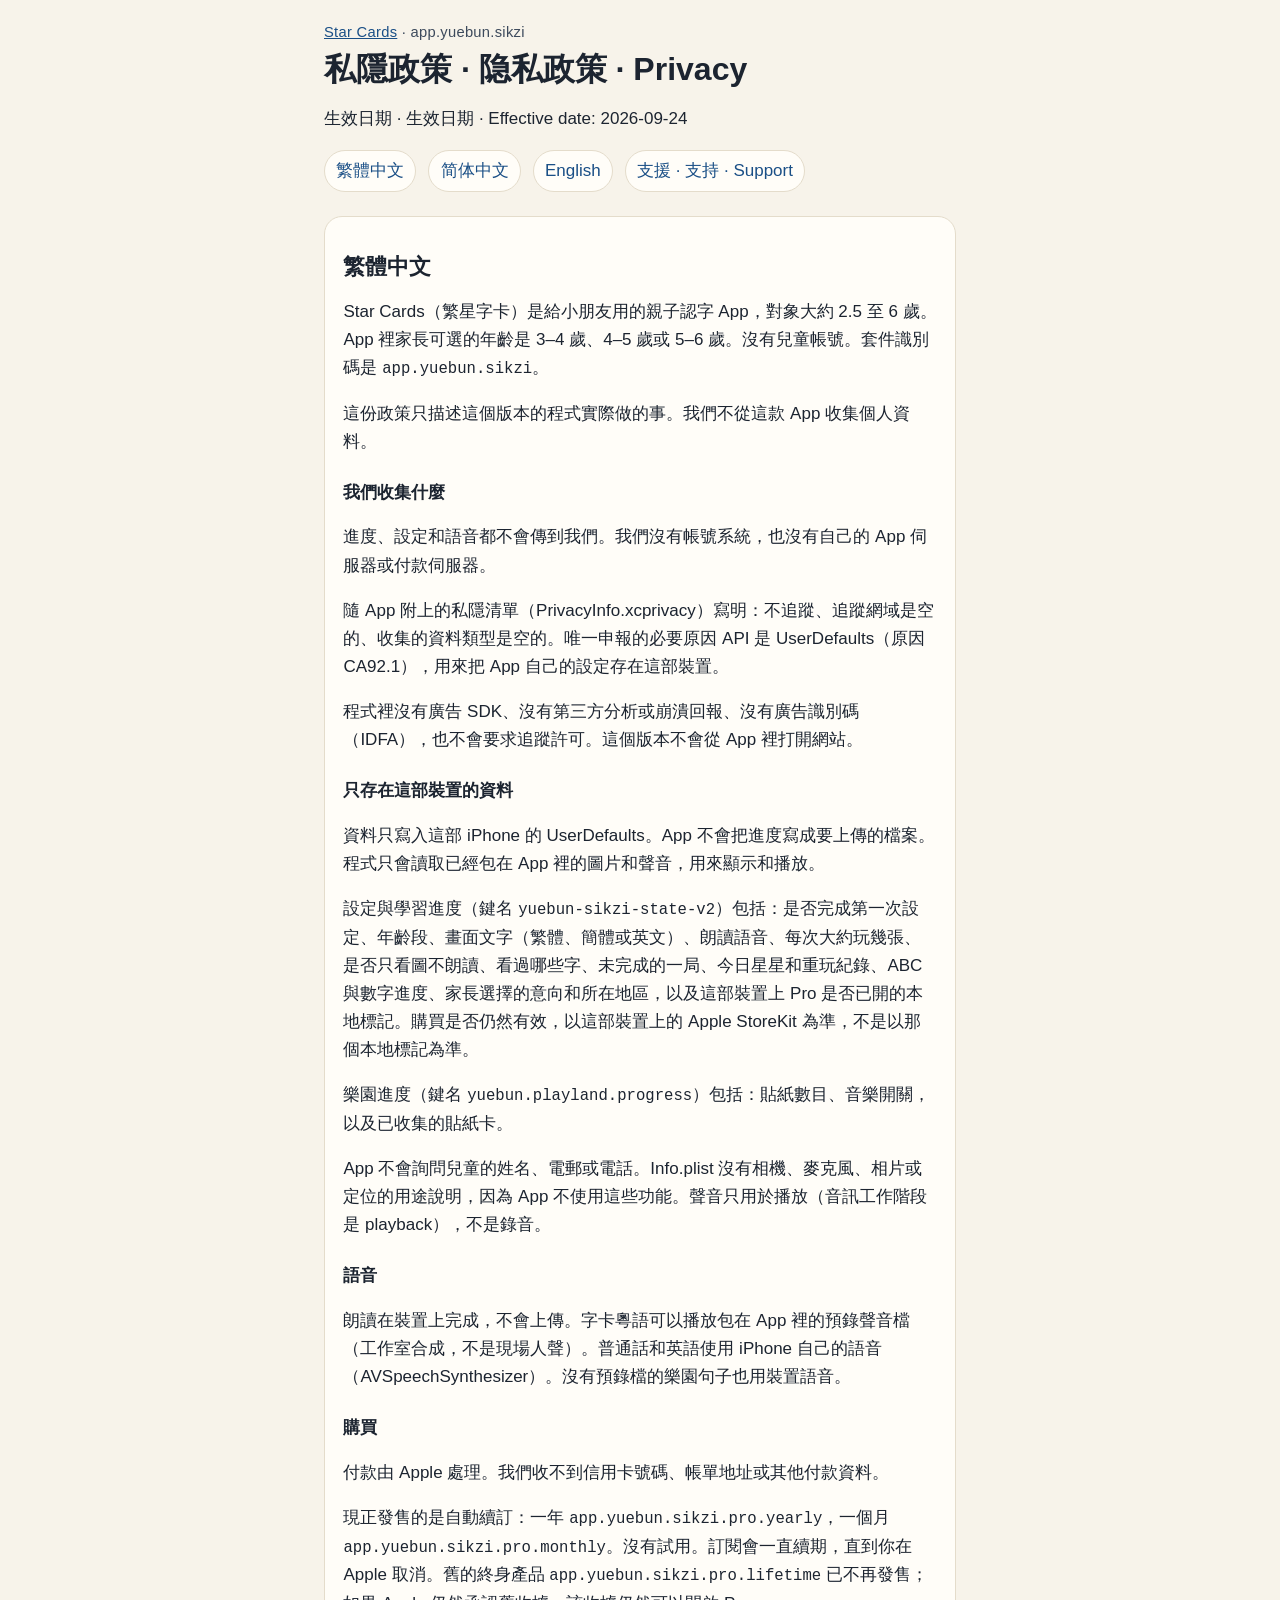
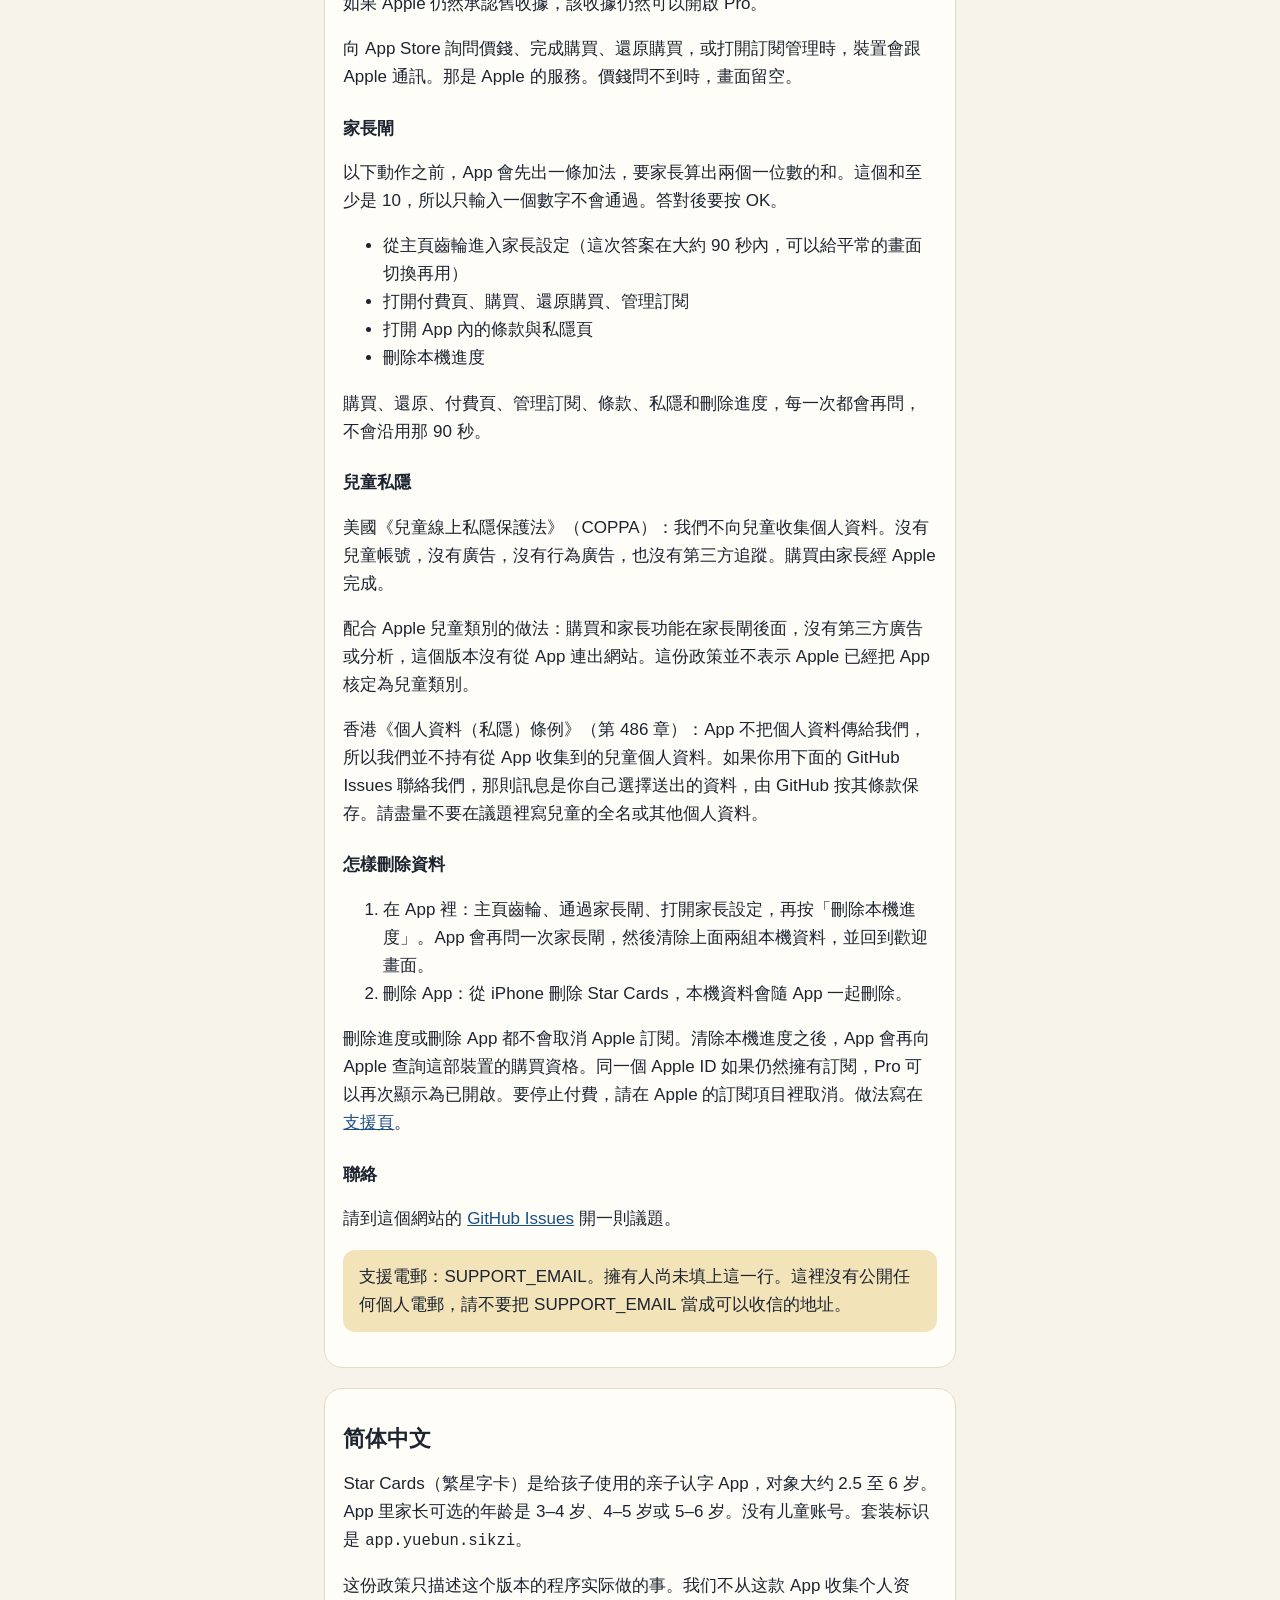
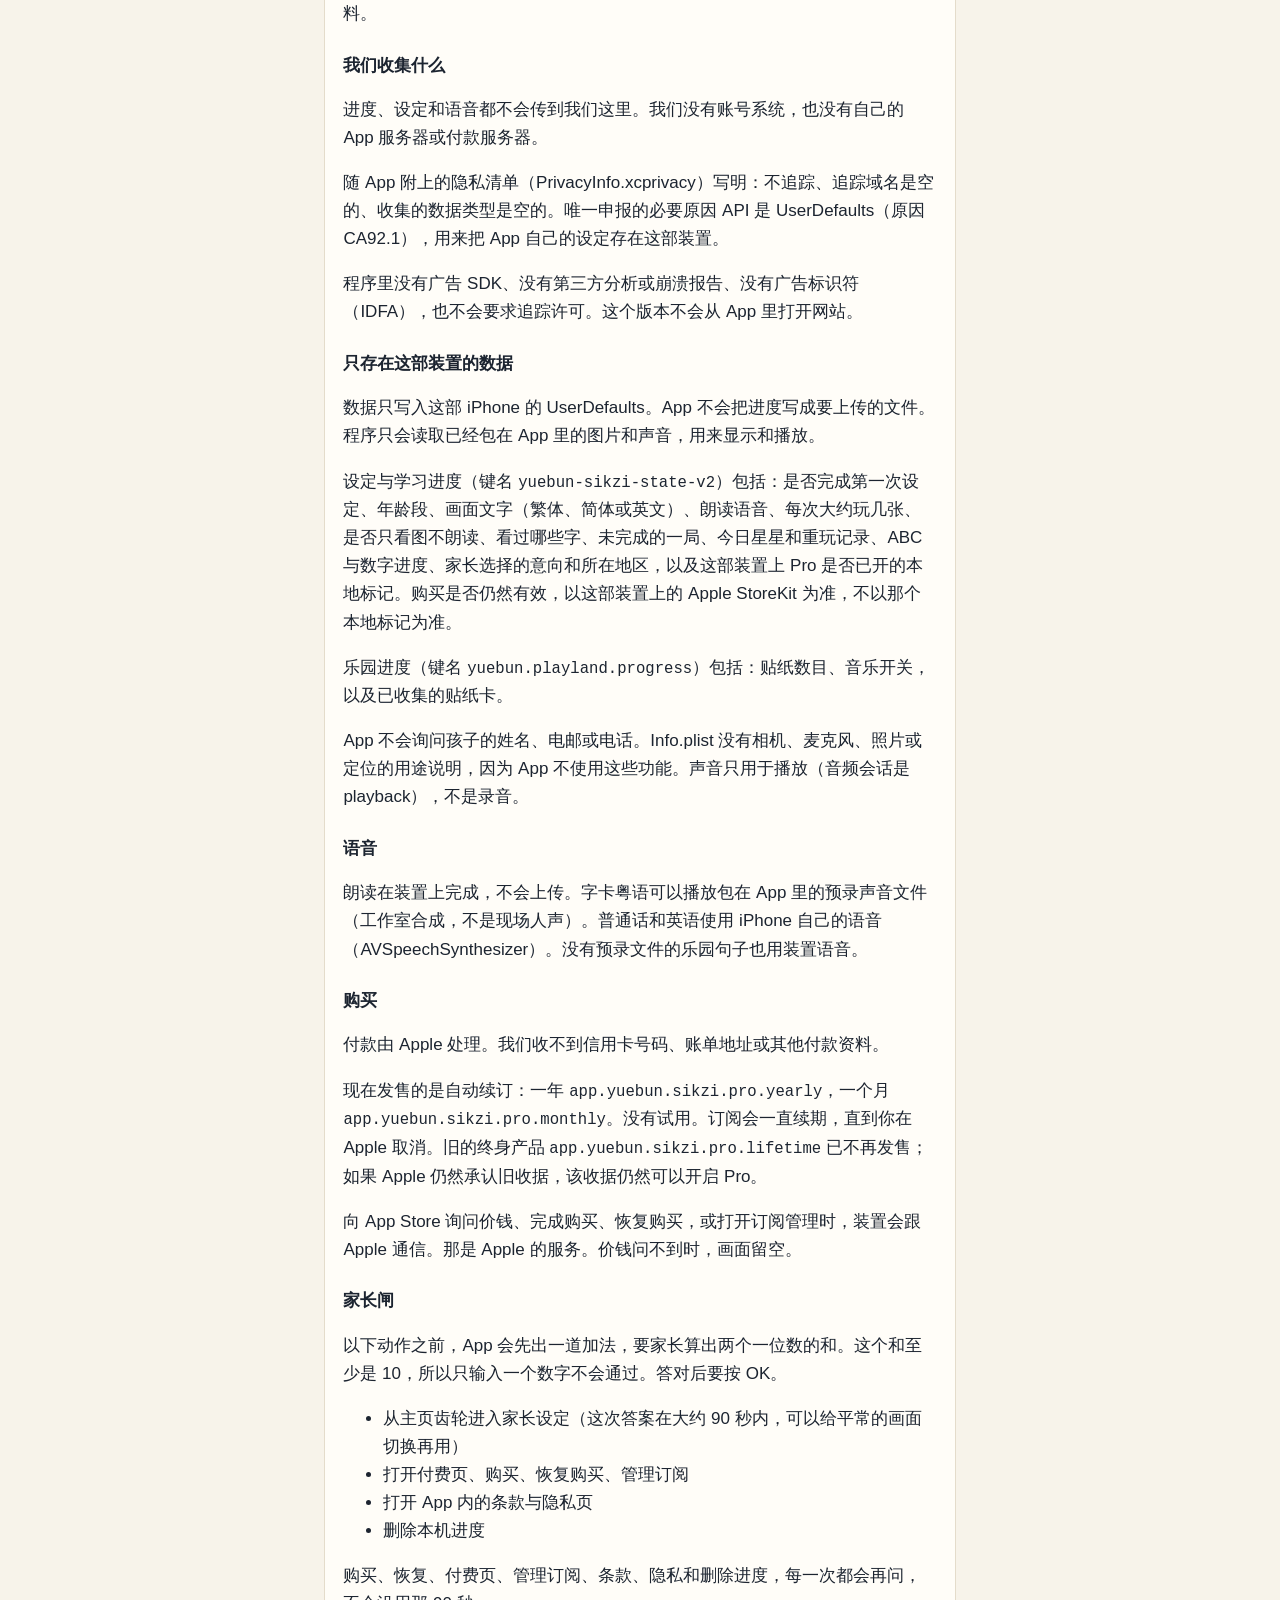
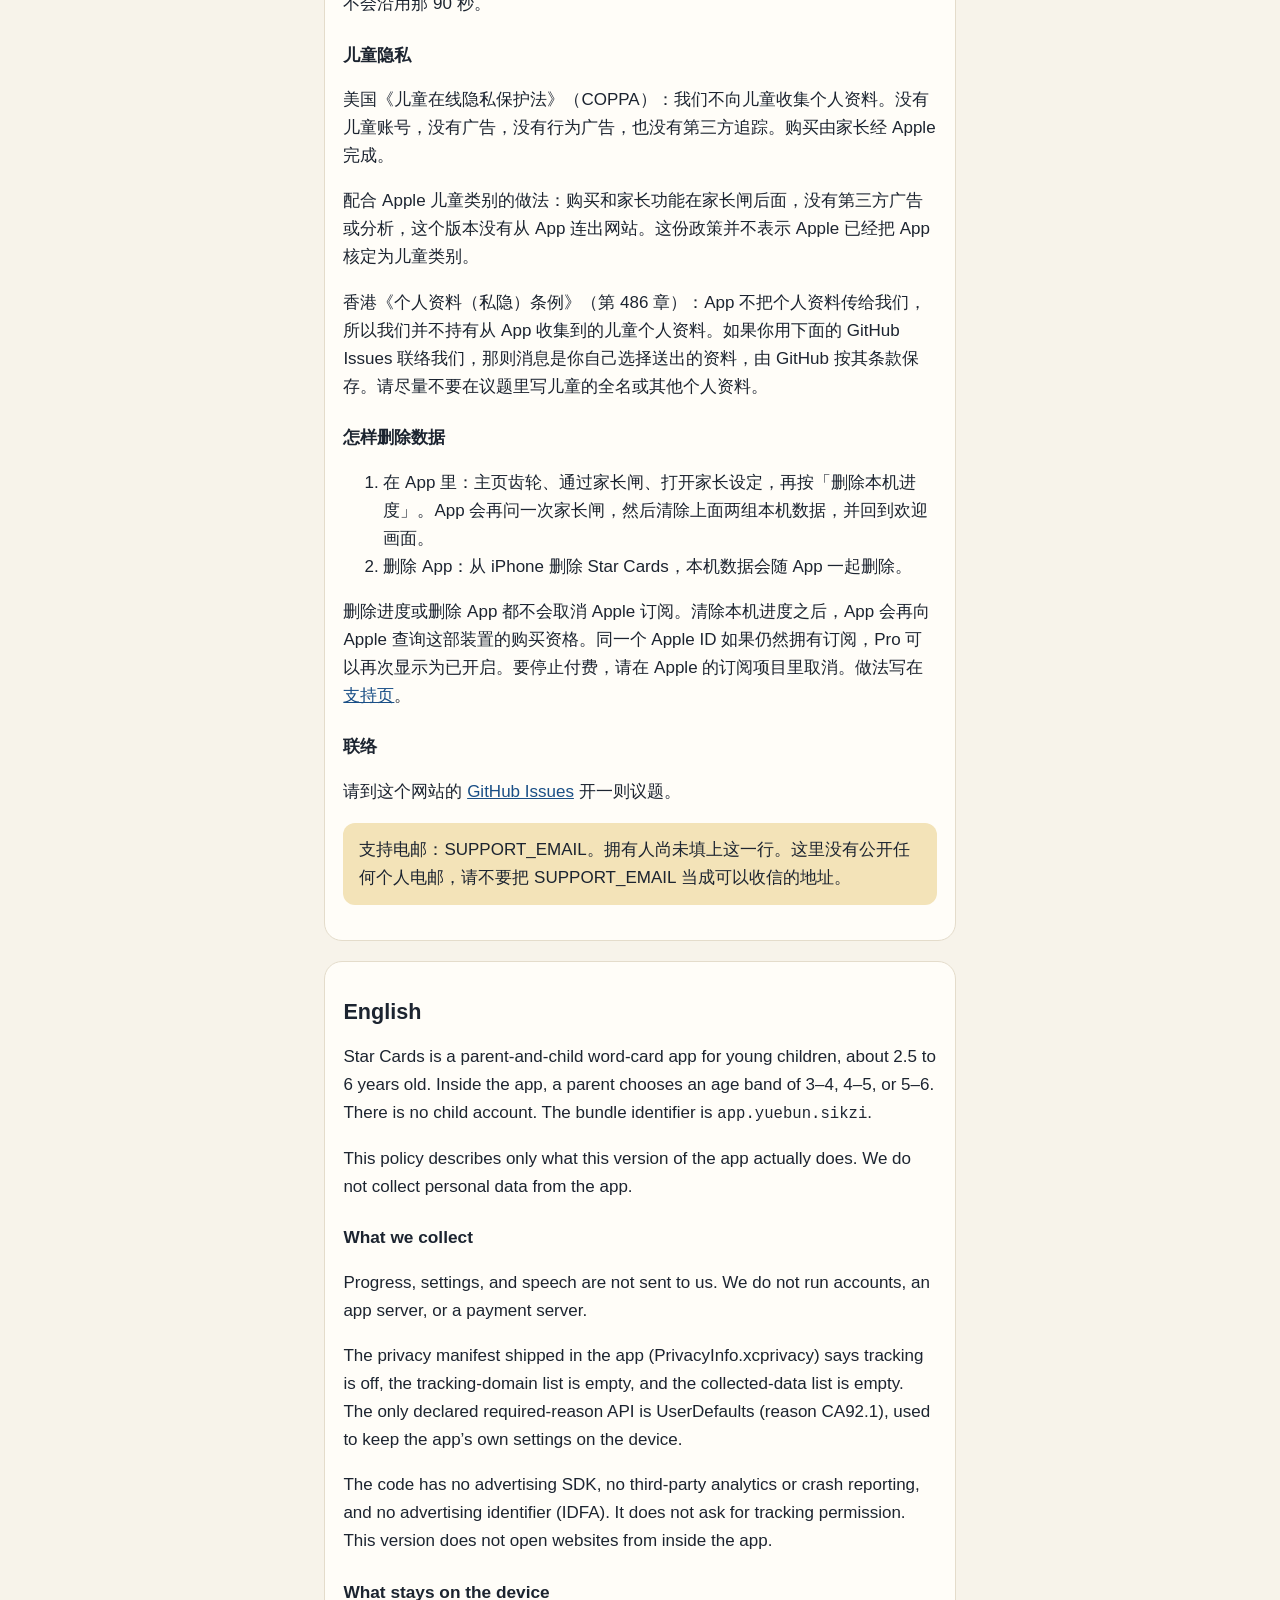
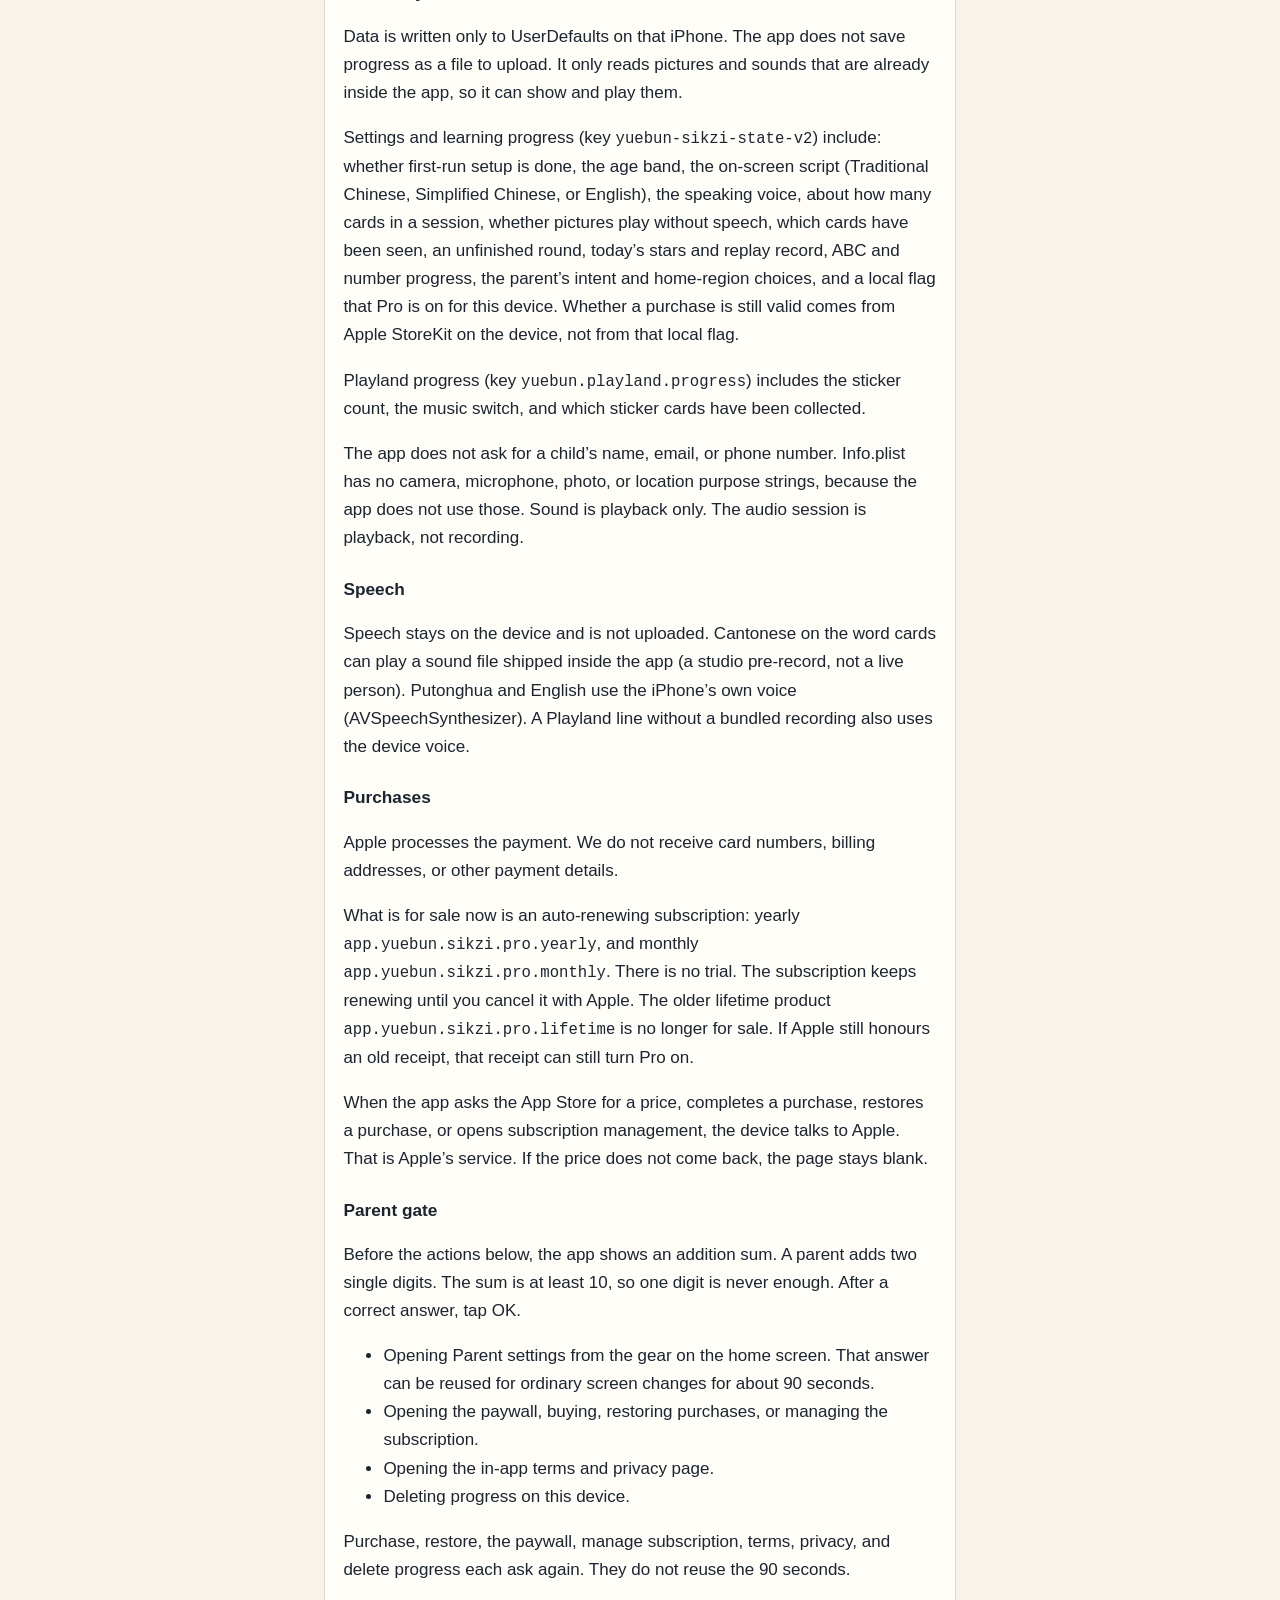
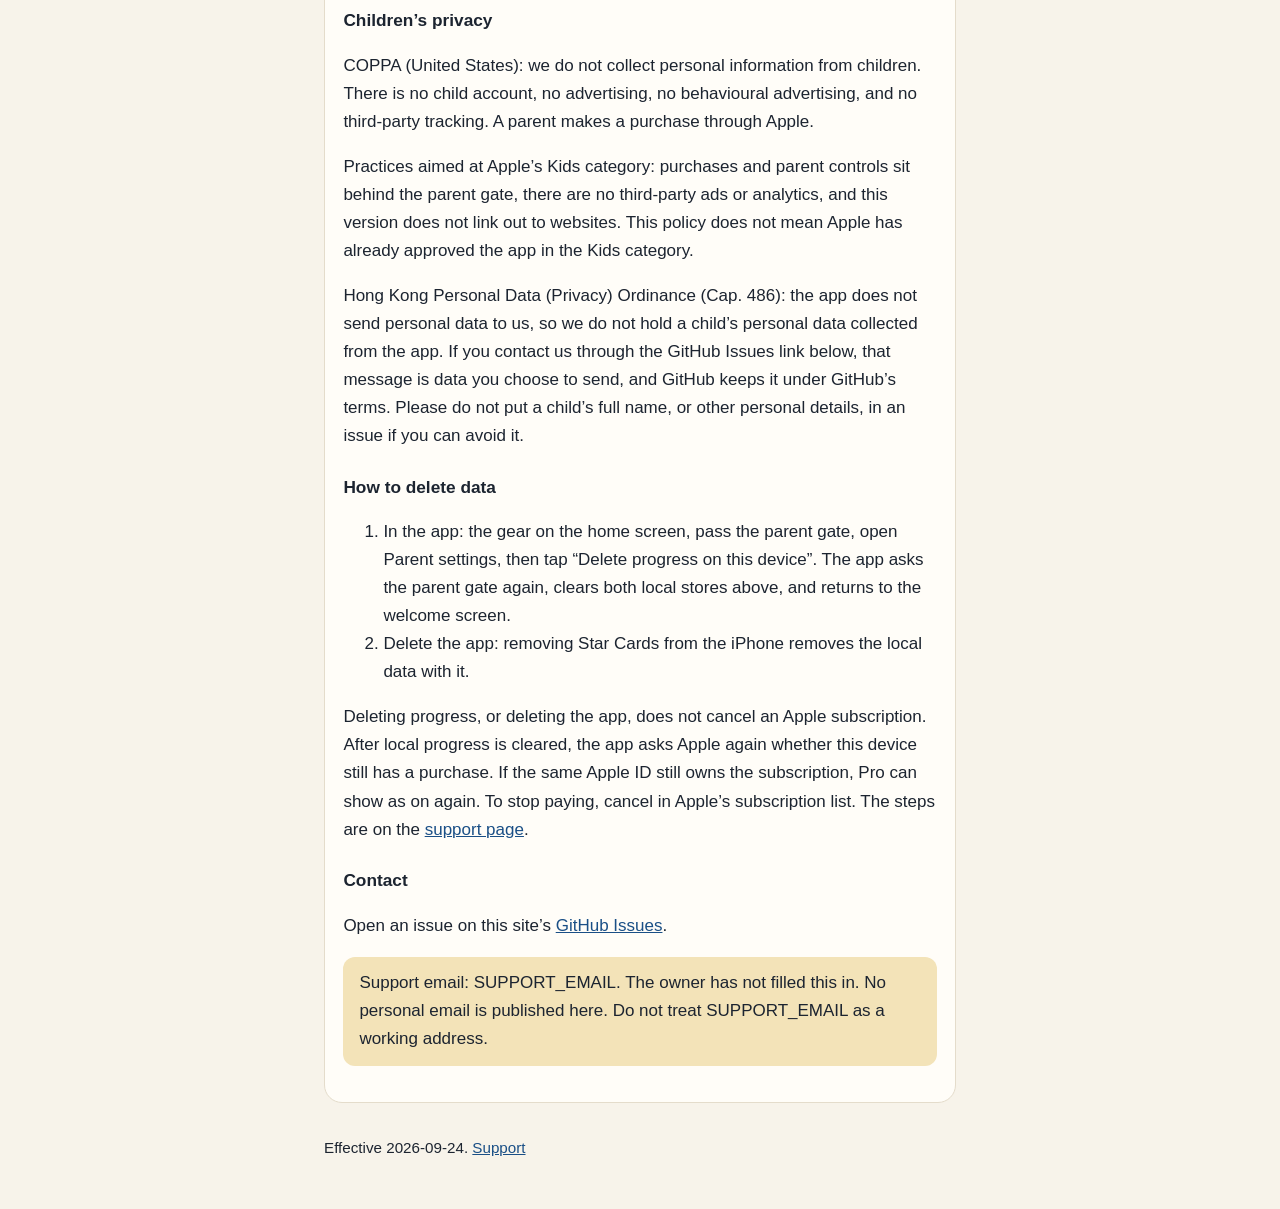
==== privacy.html @ ea5995bf "feat: add Star Cards privacy and support pages Publish a tracker-free static site for the Star Cards" ====
<!DOCTYPE html>
<html lang="zh-Hant">
<head>
  <meta charset="utf-8">
  <meta name="viewport" content="width=device-width, initial-scale=1">
  <meta http-equiv="Content-Security-Policy" content="default-src 'none'; style-src 'self'; base-uri 'none'; form-action 'none'">
  <title>Star Cards 私隱政策 · Privacy</title>
  <link rel="stylesheet" href="style.css">
</head>
<body>
  <div class="wrap">
    <header>
      <p class="kicker"><a href="index.html">Star Cards</a> · app.yuebun.sikzi</p>
      <h1>私隱政策 · 隐私政策 · Privacy</h1>
      <p>生效日期 · 生效日期 · Effective date: 2026-09-24</p>
      <nav class="lang" aria-label="Languages">
        <a href="#zh-Hant">繁體中文</a>
        <a href="#zh-Hans">简体中文</a>
        <a href="#en">English</a>
        <a href="support.html">支援 · 支持 · Support</a>
      </nav>
    </header>

    <article id="zh-Hant" lang="zh-Hant">
      <h2>繁體中文</h2>
      <p>Star Cards（繁星字卡）是給小朋友用的親子認字 App，對象大約 2.5 至 6 歲。App 裡家長可選的年齡是 3–4 歲、4–5 歲或 5–6 歲。沒有兒童帳號。套件識別碼是 <code>app.yuebun.sikzi</code>。</p>
      <p>這份政策只描述這個版本的程式實際做的事。我們不從這款 App 收集個人資料。</p>

      <h3>我們收集什麼</h3>
      <p>進度、設定和語音都不會傳到我們。我們沒有帳號系統，也沒有自己的 App 伺服器或付款伺服器。</p>
      <p>隨 App 附上的私隱清單（PrivacyInfo.xcprivacy）寫明：不追蹤、追蹤網域是空的、收集的資料類型是空的。唯一申報的必要原因 API 是 UserDefaults（原因 CA92.1），用來把 App 自己的設定存在這部裝置。</p>
      <p>程式裡沒有廣告 SDK、沒有第三方分析或崩潰回報、沒有廣告識別碼（IDFA），也不會要求追蹤許可。這個版本不會從 App 裡打開網站。</p>

      <h3>只存在這部裝置的資料</h3>
      <p>資料只寫入這部 iPhone 的 UserDefaults。App 不會把進度寫成要上傳的檔案。程式只會讀取已經包在 App 裡的圖片和聲音，用來顯示和播放。</p>
      <p>設定與學習進度（鍵名 <code>yuebun-sikzi-state-v2</code>）包括：是否完成第一次設定、年齡段、畫面文字（繁體、簡體或英文）、朗讀語音、每次大約玩幾張、是否只看圖不朗讀、看過哪些字、未完成的一局、今日星星和重玩紀錄、ABC 與數字進度、家長選擇的意向和所在地區，以及這部裝置上 Pro 是否已開的本地標記。購買是否仍然有效，以這部裝置上的 Apple StoreKit 為準，不是以那個本地標記為準。</p>
      <p>樂園進度（鍵名 <code>yuebun.playland.progress</code>）包括：貼紙數目、音樂開關，以及已收集的貼紙卡。</p>
      <p>App 不會詢問兒童的姓名、電郵或電話。Info.plist 沒有相機、麥克風、相片或定位的用途說明，因為 App 不使用這些功能。聲音只用於播放（音訊工作階段是 playback），不是錄音。</p>

      <h3>語音</h3>
      <p>朗讀在裝置上完成，不會上傳。字卡粵語可以播放包在 App 裡的預錄聲音檔（工作室合成，不是現場人聲）。普通話和英語使用 iPhone 自己的語音（AVSpeechSynthesizer）。沒有預錄檔的樂園句子也用裝置語音。</p>

      <h3>購買</h3>
      <p>付款由 Apple 處理。我們收不到信用卡號碼、帳單地址或其他付款資料。</p>
      <p>現正發售的是自動續訂：一年 <code>app.yuebun.sikzi.pro.yearly</code>，一個月 <code>app.yuebun.sikzi.pro.monthly</code>。沒有試用。訂閱會一直續期，直到你在 Apple 取消。舊的終身產品 <code>app.yuebun.sikzi.pro.lifetime</code> 已不再發售；如果 Apple 仍然承認舊收據，該收據仍然可以開啟 Pro。</p>
      <p>向 App Store 詢問價錢、完成購買、還原購買，或打開訂閱管理時，裝置會跟 Apple 通訊。那是 Apple 的服務。價錢問不到時，畫面留空。</p>

      <h3>家長閘</h3>
      <p>以下動作之前，App 會先出一條加法，要家長算出兩個一位數的和。這個和至少是 10，所以只輸入一個數字不會通過。答對後要按 OK。</p>
      <ul>
        <li>從主頁齒輪進入家長設定（這次答案在大約 90 秒內，可以給平常的畫面切換再用）</li>
        <li>打開付費頁、購買、還原購買、管理訂閱</li>
        <li>打開 App 內的條款與私隱頁</li>
        <li>刪除本機進度</li>
      </ul>
      <p>購買、還原、付費頁、管理訂閱、條款、私隱和刪除進度，每一次都會再問，不會沿用那 90 秒。</p>

      <h3>兒童私隱</h3>
      <p>美國《兒童線上私隱保護法》（COPPA）：我們不向兒童收集個人資料。沒有兒童帳號，沒有廣告，沒有行為廣告，也沒有第三方追蹤。購買由家長經 Apple 完成。</p>
      <p>配合 Apple 兒童類別的做法：購買和家長功能在家長閘後面，沒有第三方廣告或分析，這個版本沒有從 App 連出網站。這份政策並不表示 Apple 已經把 App 核定為兒童類別。</p>
      <p>香港《個人資料（私隱）條例》（第 486 章）：App 不把個人資料傳給我們，所以我們並不持有從 App 收集到的兒童個人資料。如果你用下面的 GitHub Issues 聯絡我們，那則訊息是你自己選擇送出的資料，由 GitHub 按其條款保存。請盡量不要在議題裡寫兒童的全名或其他個人資料。</p>

      <h3>怎樣刪除資料</h3>
      <ol>
        <li>在 App 裡：主頁齒輪、通過家長閘、打開家長設定，再按「刪除本機進度」。App 會再問一次家長閘，然後清除上面兩組本機資料，並回到歡迎畫面。</li>
        <li>刪除 App：從 iPhone 刪除 Star Cards，本機資料會隨 App 一起刪除。</li>
      </ol>
      <p>刪除進度或刪除 App 都不會取消 Apple 訂閱。清除本機進度之後，App 會再向 Apple 查詢這部裝置的購買資格。同一個 Apple ID 如果仍然擁有訂閱，Pro 可以再次顯示為已開啟。要停止付費，請在 Apple 的訂閱項目裡取消。做法寫在<a href="support.html#zh-Hant">支援頁</a>。</p>

      <h3>聯絡</h3>
      <p>請到這個網站的 <a href="https://github.com/sisiyeung1126-max/star-cards-support/issues">GitHub Issues</a> 開一則議題。</p>
      <p class="placeholder">支援電郵：SUPPORT_EMAIL。擁有人尚未填上這一行。這裡沒有公開任何個人電郵，請不要把 SUPPORT_EMAIL 當成可以收信的地址。</p>
    </article>

    <article id="zh-Hans" lang="zh-Hans">
      <h2>简体中文</h2>
      <p>Star Cards（繁星字卡）是给孩子使用的亲子认字 App，对象大约 2.5 至 6 岁。App 里家长可选的年龄是 3–4 岁、4–5 岁或 5–6 岁。没有儿童账号。套装标识是 <code>app.yuebun.sikzi</code>。</p>
      <p>这份政策只描述这个版本的程序实际做的事。我们不从这款 App 收集个人资料。</p>

      <h3>我们收集什么</h3>
      <p>进度、设定和语音都不会传到我们这里。我们没有账号系统，也没有自己的 App 服务器或付款服务器。</p>
      <p>随 App 附上的隐私清单（PrivacyInfo.xcprivacy）写明：不追踪、追踪域名是空的、收集的数据类型是空的。唯一申报的必要原因 API 是 UserDefaults（原因 CA92.1），用来把 App 自己的设定存在这部装置。</p>
      <p>程序里没有广告 SDK、没有第三方分析或崩溃报告、没有广告标识符（IDFA），也不会要求追踪许可。这个版本不会从 App 里打开网站。</p>

      <h3>只存在这部装置的数据</h3>
      <p>数据只写入这部 iPhone 的 UserDefaults。App 不会把进度写成要上传的文件。程序只会读取已经包在 App 里的图片和声音，用来显示和播放。</p>
      <p>设定与学习进度（键名 <code>yuebun-sikzi-state-v2</code>）包括：是否完成第一次设定、年龄段、画面文字（繁体、简体或英文）、朗读语音、每次大约玩几张、是否只看图不朗读、看过哪些字、未完成的一局、今日星星和重玩记录、ABC 与数字进度、家长选择的意向和所在地区，以及这部装置上 Pro 是否已开的本地标记。购买是否仍然有效，以这部装置上的 Apple StoreKit 为准，不以那个本地标记为准。</p>
      <p>乐园进度（键名 <code>yuebun.playland.progress</code>）包括：贴纸数目、音乐开关，以及已收集的贴纸卡。</p>
      <p>App 不会询问孩子的姓名、电邮或电话。Info.plist 没有相机、麦克风、照片或定位的用途说明，因为 App 不使用这些功能。声音只用于播放（音频会话是 playback），不是录音。</p>

      <h3>语音</h3>
      <p>朗读在装置上完成，不会上传。字卡粤语可以播放包在 App 里的预录声音文件（工作室合成，不是现场人声）。普通话和英语使用 iPhone 自己的语音（AVSpeechSynthesizer）。没有预录文件的乐园句子也用装置语音。</p>

      <h3>购买</h3>
      <p>付款由 Apple 处理。我们收不到信用卡号码、账单地址或其他付款资料。</p>
      <p>现在发售的是自动续订：一年 <code>app.yuebun.sikzi.pro.yearly</code>，一个月 <code>app.yuebun.sikzi.pro.monthly</code>。没有试用。订阅会一直续期，直到你在 Apple 取消。旧的终身产品 <code>app.yuebun.sikzi.pro.lifetime</code> 已不再发售；如果 Apple 仍然承认旧收据，该收据仍然可以开启 Pro。</p>
      <p>向 App Store 询问价钱、完成购买、恢复购买，或打开订阅管理时，装置会跟 Apple 通信。那是 Apple 的服务。价钱问不到时，画面留空。</p>

      <h3>家长闸</h3>
      <p>以下动作之前，App 会先出一道加法，要家长算出两个一位数的和。这个和至少是 10，所以只输入一个数字不会通过。答对后要按 OK。</p>
      <ul>
        <li>从主页齿轮进入家长设定（这次答案在大约 90 秒内，可以给平常的画面切换再用）</li>
        <li>打开付费页、购买、恢复购买、管理订阅</li>
        <li>打开 App 内的条款与隐私页</li>
        <li>删除本机进度</li>
      </ul>
      <p>购买、恢复、付费页、管理订阅、条款、隐私和删除进度，每一次都会再问，不会沿用那 90 秒。</p>

      <h3>儿童隐私</h3>
      <p>美国《儿童在线隐私保护法》（COPPA）：我们不向儿童收集个人资料。没有儿童账号，没有广告，没有行为广告，也没有第三方追踪。购买由家长经 Apple 完成。</p>
      <p>配合 Apple 儿童类别的做法：购买和家长功能在家长闸后面，没有第三方广告或分析，这个版本没有从 App 连出网站。这份政策并不表示 Apple 已经把 App 核定为儿童类别。</p>
      <p>香港《个人资料（私隐）条例》（第 486 章）：App 不把个人资料传给我们，所以我们并不持有从 App 收集到的儿童个人资料。如果你用下面的 GitHub Issues 联络我们，那则消息是你自己选择送出的资料，由 GitHub 按其条款保存。请尽量不要在议题里写儿童的全名或其他个人资料。</p>

      <h3>怎样删除数据</h3>
      <ol>
        <li>在 App 里：主页齿轮、通过家长闸、打开家长设定，再按「删除本机进度」。App 会再问一次家长闸，然后清除上面两组本机数据，并回到欢迎画面。</li>
        <li>删除 App：从 iPhone 删除 Star Cards，本机数据会随 App 一起删除。</li>
      </ol>
      <p>删除进度或删除 App 都不会取消 Apple 订阅。清除本机进度之后，App 会再向 Apple 查询这部装置的购买资格。同一个 Apple ID 如果仍然拥有订阅，Pro 可以再次显示为已开启。要停止付费，请在 Apple 的订阅项目里取消。做法写在<a href="support.html#zh-Hans">支持页</a>。</p>

      <h3>联络</h3>
      <p>请到这个网站的 <a href="https://github.com/sisiyeung1126-max/star-cards-support/issues">GitHub Issues</a> 开一则议题。</p>
      <p class="placeholder">支持电邮：SUPPORT_EMAIL。拥有人尚未填上这一行。这里没有公开任何个人电邮，请不要把 SUPPORT_EMAIL 当成可以收信的地址。</p>
    </article>

    <article id="en" lang="en">
      <h2>English</h2>
      <p>Star Cards is a parent-and-child word-card app for young children, about 2.5 to 6 years old. Inside the app, a parent chooses an age band of 3–4, 4–5, or 5–6. There is no child account. The bundle identifier is <code>app.yuebun.sikzi</code>.</p>
      <p>This policy describes only what this version of the app actually does. We do not collect personal data from the app.</p>

      <h3>What we collect</h3>
      <p>Progress, settings, and speech are not sent to us. We do not run accounts, an app server, or a payment server.</p>
      <p>The privacy manifest shipped in the app (PrivacyInfo.xcprivacy) says tracking is off, the tracking-domain list is empty, and the collected-data list is empty. The only declared required-reason API is UserDefaults (reason CA92.1), used to keep the app’s own settings on the device.</p>
      <p>The code has no advertising SDK, no third-party analytics or crash reporting, and no advertising identifier (IDFA). It does not ask for tracking permission. This version does not open websites from inside the app.</p>

      <h3>What stays on the device</h3>
      <p>Data is written only to UserDefaults on that iPhone. The app does not save progress as a file to upload. It only reads pictures and sounds that are already inside the app, so it can show and play them.</p>
      <p>Settings and learning progress (key <code>yuebun-sikzi-state-v2</code>) include: whether first-run setup is done, the age band, the on-screen script (Traditional Chinese, Simplified Chinese, or English), the speaking voice, about how many cards in a session, whether pictures play without speech, which cards have been seen, an unfinished round, today’s stars and replay record, ABC and number progress, the parent’s intent and home-region choices, and a local flag that Pro is on for this device. Whether a purchase is still valid comes from Apple StoreKit on the device, not from that local flag.</p>
      <p>Playland progress (key <code>yuebun.playland.progress</code>) includes the sticker count, the music switch, and which sticker cards have been collected.</p>
      <p>The app does not ask for a child’s name, email, or phone number. Info.plist has no camera, microphone, photo, or location purpose strings, because the app does not use those. Sound is playback only. The audio session is playback, not recording.</p>

      <h3>Speech</h3>
      <p>Speech stays on the device and is not uploaded. Cantonese on the word cards can play a sound file shipped inside the app (a studio pre-record, not a live person). Putonghua and English use the iPhone’s own voice (AVSpeechSynthesizer). A Playland line without a bundled recording also uses the device voice.</p>

      <h3>Purchases</h3>
      <p>Apple processes the payment. We do not receive card numbers, billing addresses, or other payment details.</p>
      <p>What is for sale now is an auto-renewing subscription: yearly <code>app.yuebun.sikzi.pro.yearly</code>, and monthly <code>app.yuebun.sikzi.pro.monthly</code>. There is no trial. The subscription keeps renewing until you cancel it with Apple. The older lifetime product <code>app.yuebun.sikzi.pro.lifetime</code> is no longer for sale. If Apple still honours an old receipt, that receipt can still turn Pro on.</p>
      <p>When the app asks the App Store for a price, completes a purchase, restores a purchase, or opens subscription management, the device talks to Apple. That is Apple’s service. If the price does not come back, the page stays blank.</p>

      <h3>Parent gate</h3>
      <p>Before the actions below, the app shows an addition sum. A parent adds two single digits. The sum is at least 10, so one digit is never enough. After a correct answer, tap OK.</p>
      <ul>
        <li>Opening Parent settings from the gear on the home screen. That answer can be reused for ordinary screen changes for about 90 seconds.</li>
        <li>Opening the paywall, buying, restoring purchases, or managing the subscription.</li>
        <li>Opening the in-app terms and privacy page.</li>
        <li>Deleting progress on this device.</li>
      </ul>
      <p>Purchase, restore, the paywall, manage subscription, terms, privacy, and delete progress each ask again. They do not reuse the 90 seconds.</p>

      <h3>Children’s privacy</h3>
      <p>COPPA (United States): we do not collect personal information from children. There is no child account, no advertising, no behavioural advertising, and no third-party tracking. A parent makes a purchase through Apple.</p>
      <p>Practices aimed at Apple’s Kids category: purchases and parent controls sit behind the parent gate, there are no third-party ads or analytics, and this version does not link out to websites. This policy does not mean Apple has already approved the app in the Kids category.</p>
      <p>Hong Kong Personal Data (Privacy) Ordinance (Cap. 486): the app does not send personal data to us, so we do not hold a child’s personal data collected from the app. If you contact us through the GitHub Issues link below, that message is data you choose to send, and GitHub keeps it under GitHub’s terms. Please do not put a child’s full name, or other personal details, in an issue if you can avoid it.</p>

      <h3>How to delete data</h3>
      <ol>
        <li>In the app: the gear on the home screen, pass the parent gate, open Parent settings, then tap “Delete progress on this device”. The app asks the parent gate again, clears both local stores above, and returns to the welcome screen.</li>
        <li>Delete the app: removing Star Cards from the iPhone removes the local data with it.</li>
      </ol>
      <p>Deleting progress, or deleting the app, does not cancel an Apple subscription. After local progress is cleared, the app asks Apple again whether this device still has a purchase. If the same Apple ID still owns the subscription, Pro can show as on again. To stop paying, cancel in Apple’s subscription list. The steps are on the <a href="support.html#en">support page</a>.</p>

      <h3>Contact</h3>
      <p>Open an issue on this site’s <a href="https://github.com/sisiyeung1126-max/star-cards-support/issues">GitHub Issues</a>.</p>
      <p class="placeholder">Support email: SUPPORT_EMAIL. The owner has not filled this in. No personal email is published here. Do not treat SUPPORT_EMAIL as a working address.</p>
    </article>

    <footer>
      <p>Effective 2026-09-24. <a href="support.html">Support</a></p>
    </footer>
  </div>
</body>
</html>
---- style.css ----
:root {
  color-scheme: light;
  --paper: #f7f3ea;
  --card: #fffdf8;
  --ink: #1c2430;
  --soft: #3d4a5c;
  --line: #e4dccb;
  --link: #1a4f86;
  --mark: #f3e3b8;
}

* { box-sizing: border-box; }

html { scroll-behavior: smooth; }

body {
  margin: 0;
  background: var(--paper);
  color: var(--ink);
  font-family: "PingFang HK", "PingFang TC", "PingFang SC", "Hiragino Sans GB", "Heiti TC", "Songti TC", sans-serif;
  font-size: 1.0625rem;
  line-height: 1.65;
}

a { color: var(--link); }

a:focus-visible, .lang a:focus-visible {
  outline: 3px solid var(--link);
  outline-offset: 2px;
}

.wrap {
  max-width: 42rem;
  margin: 0 auto;
  padding: 1.25rem 1.25rem 3rem;
}

header {
  margin-bottom: 1.5rem;
}

.kicker {
  margin: 0 0 0.35rem;
  color: var(--soft);
  font-size: 0.92rem;
  letter-spacing: 0.02em;
}

h1 {
  margin: 0 0 0.4rem;
  font-size: 2rem;
  line-height: 1.2;
}

h2 {
  margin: 2rem 0 0.6rem;
  font-size: 1.35rem;
  line-height: 1.3;
}

h3 {
  margin: 1.4rem 0 0.4rem;
  font-size: 1.08rem;
}

p, li { color: var(--ink); }

.lede {
  font-size: 1.12rem;
}

nav.lang, nav.site {
  display: flex;
  flex-wrap: wrap;
  gap: 0.5rem 0.75rem;
  margin: 1rem 0 0;
}

nav a {
  display: inline-block;
  padding: 0.35rem 0.7rem;
  background: var(--card);
  border: 1px solid var(--line);
  border-radius: 999px;
  text-decoration: none;
}

nav a:hover { background: var(--mark); }

article {
  background: var(--card);
  border: 1px solid var(--line);
  border-radius: 18px;
  padding: 0.25rem 1.15rem 1.15rem;
  margin-top: 1.25rem;
}

code {
  font-family: ui-monospace, "SF Mono", Menlo, Consolas, monospace;
  font-size: 0.92em;
}

.placeholder {
  background: var(--mark);
  border-radius: 12px;
  padding: 0.8rem 1rem;
}

footer {
  margin-top: 2rem;
  color: var(--soft);
  font-size: 0.95rem;
}

@media (max-width: 640px) {
  h1 { font-size: 1.7rem; }
  .wrap { padding: 1rem 1rem 2.5rem; }
}
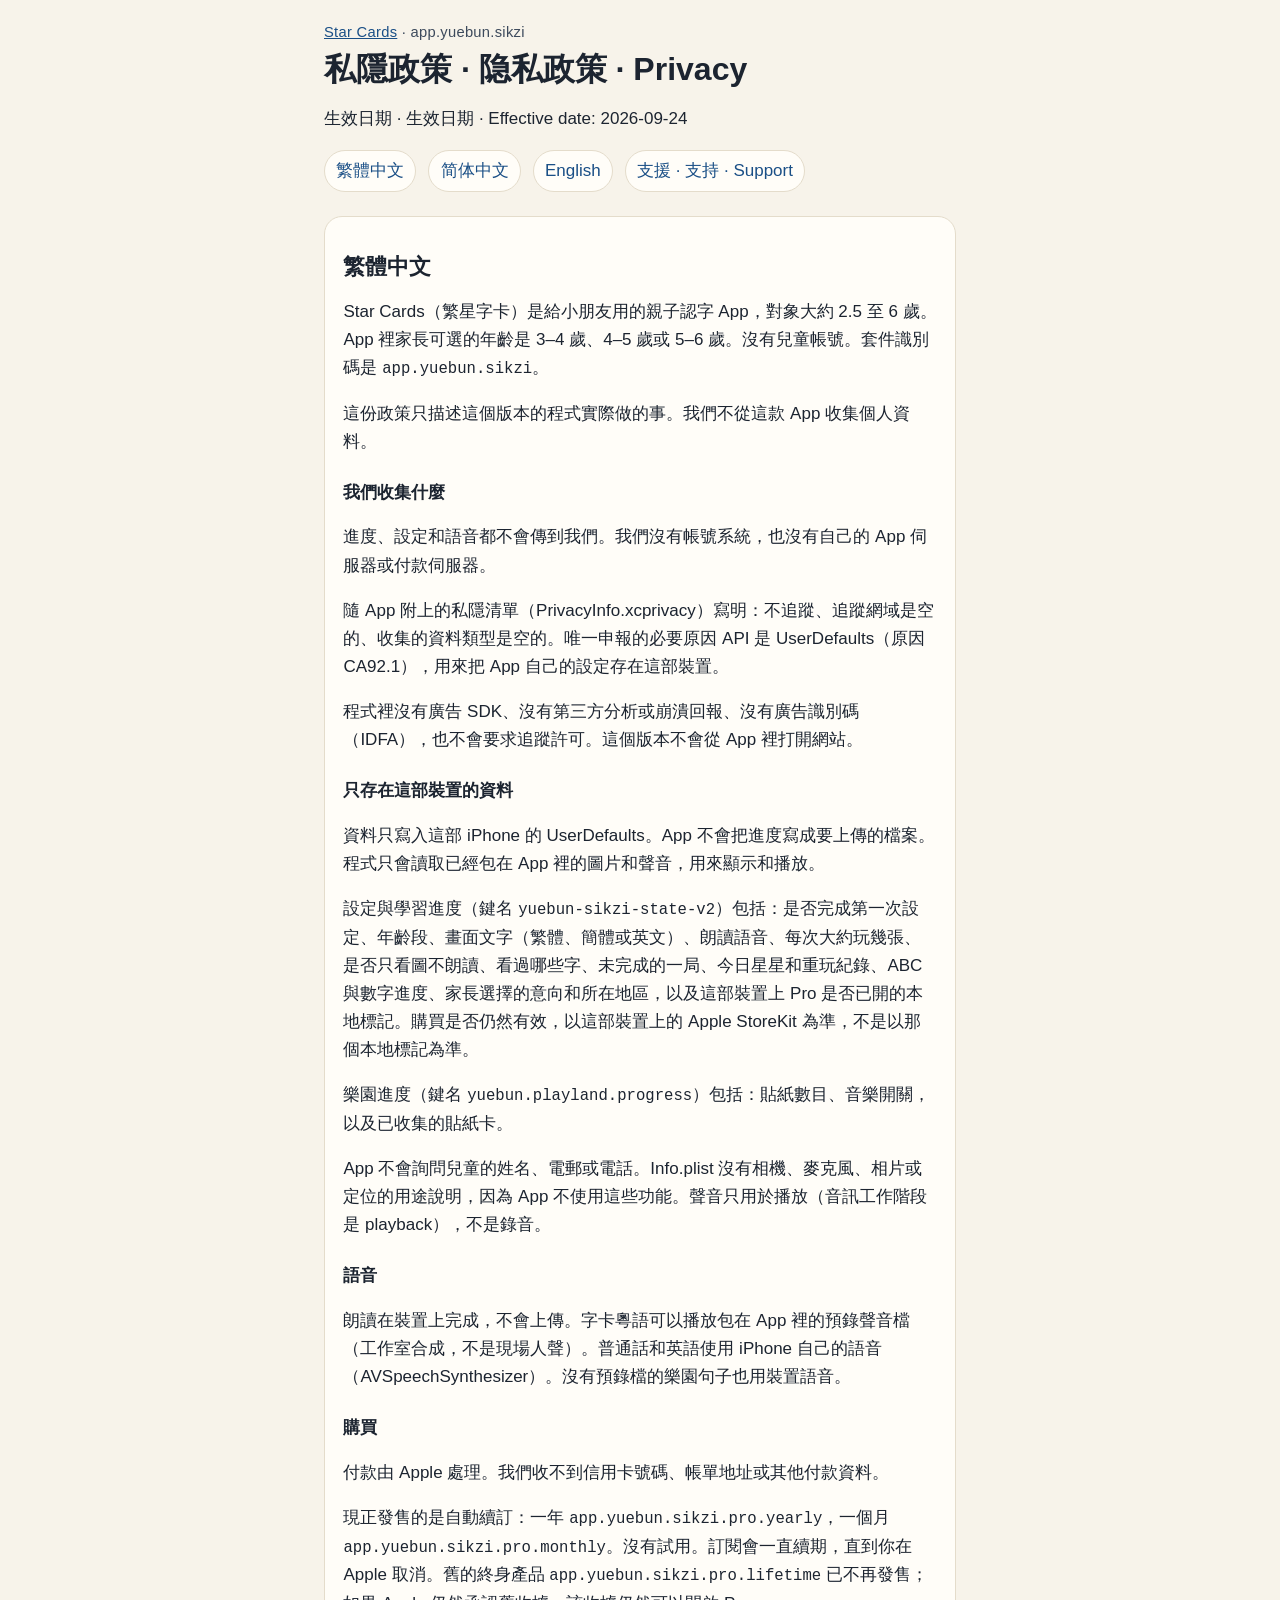
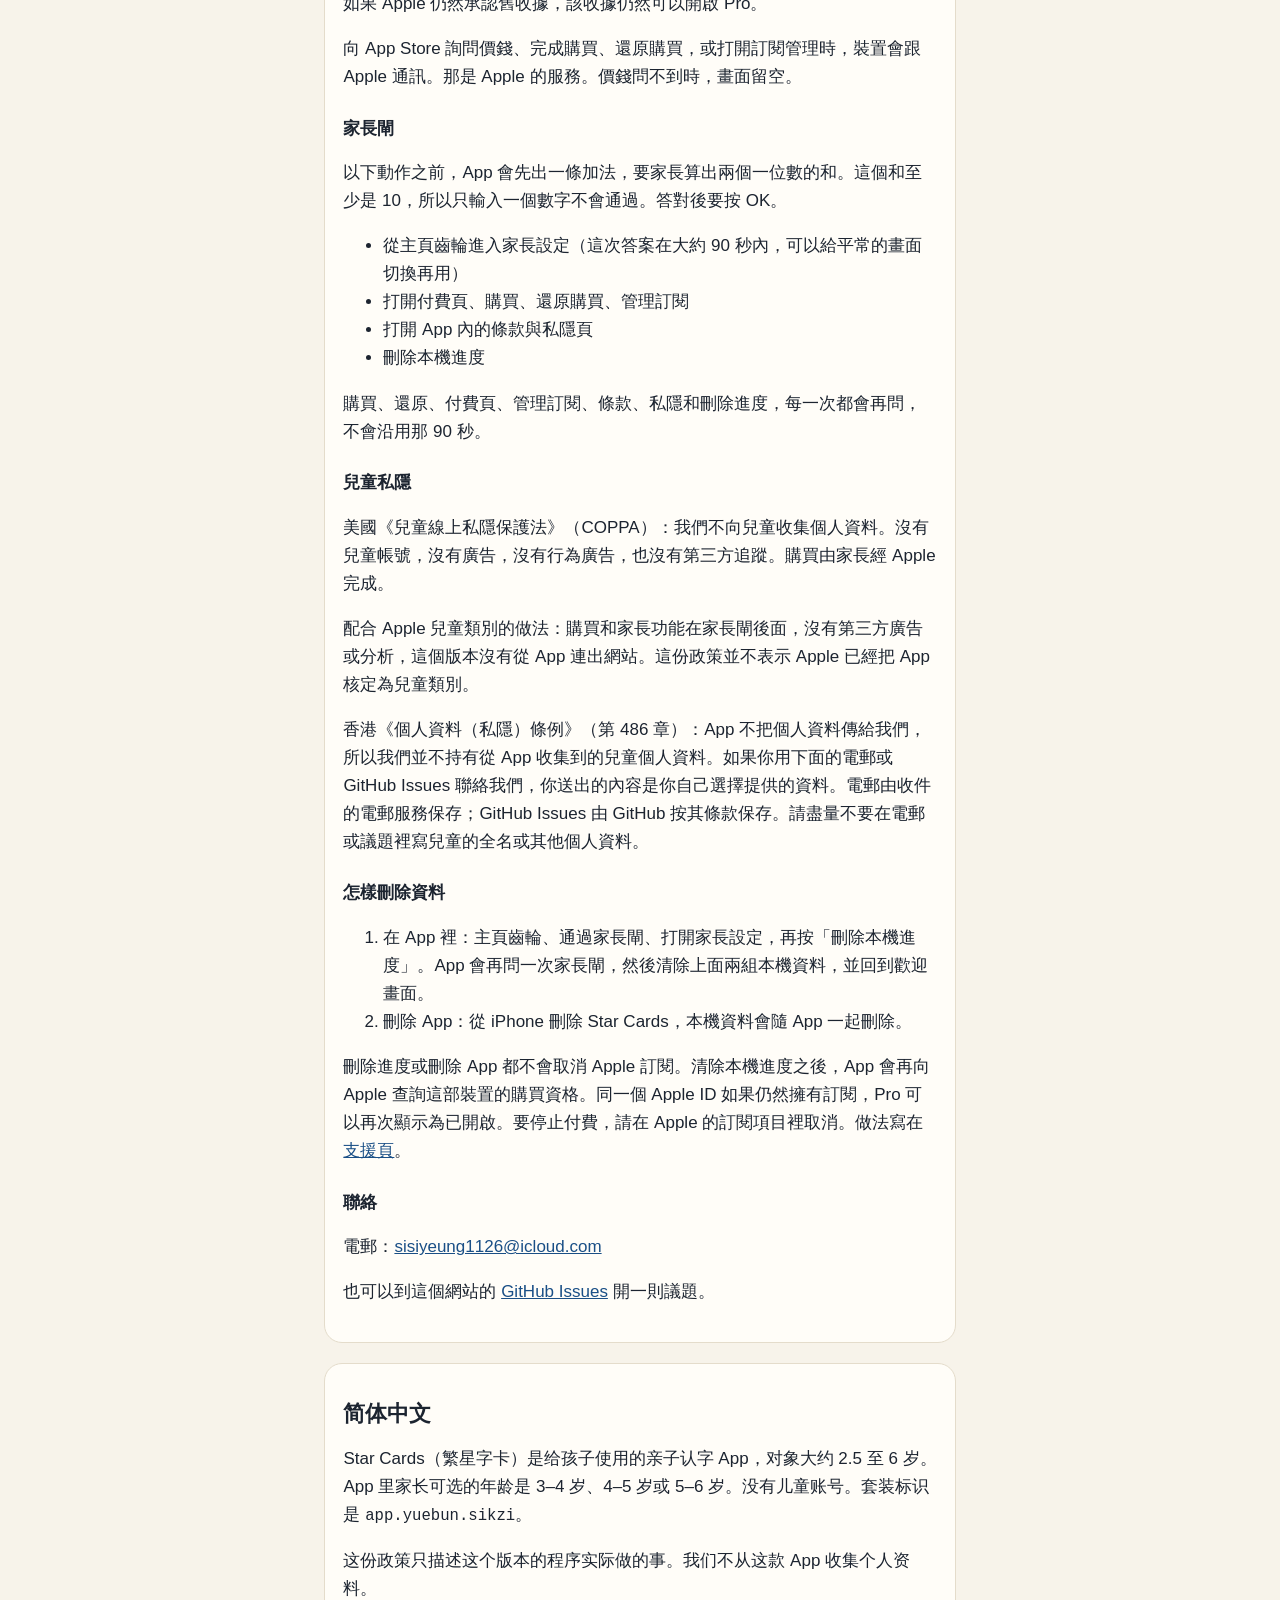
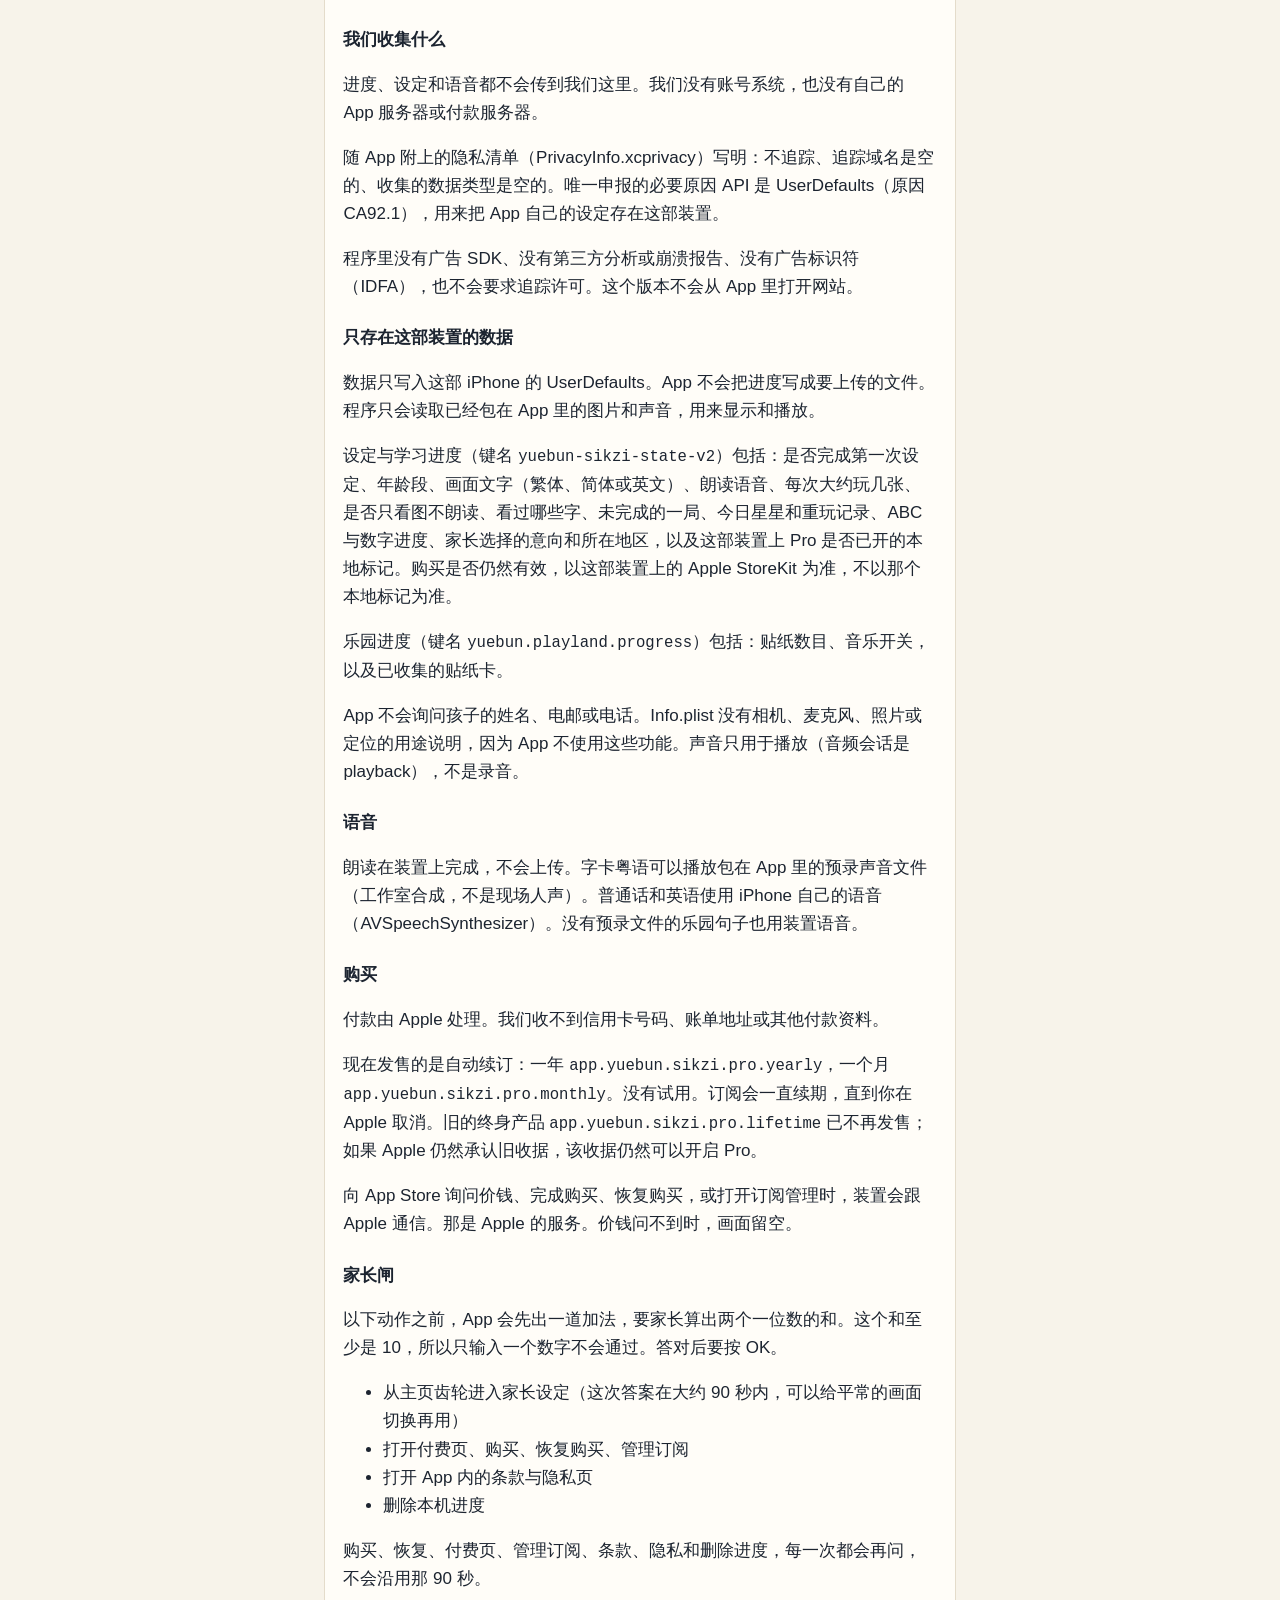
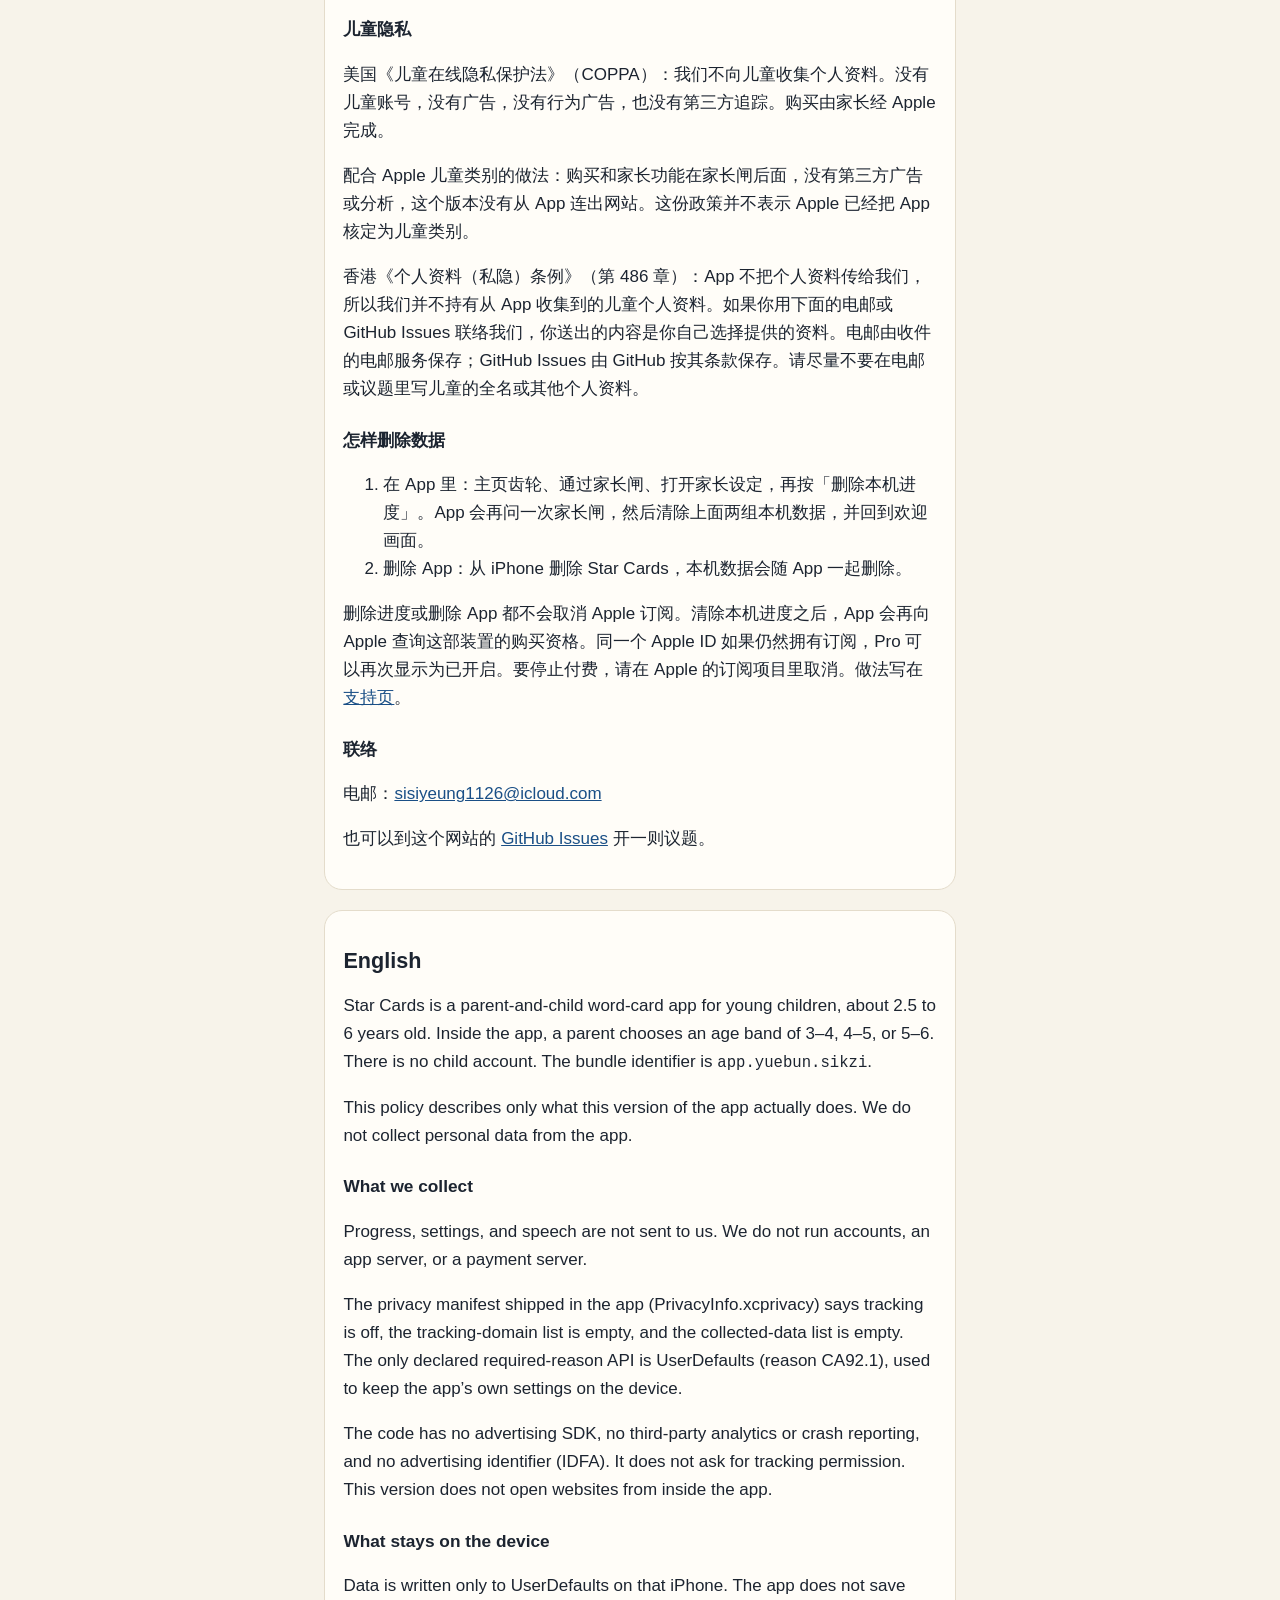
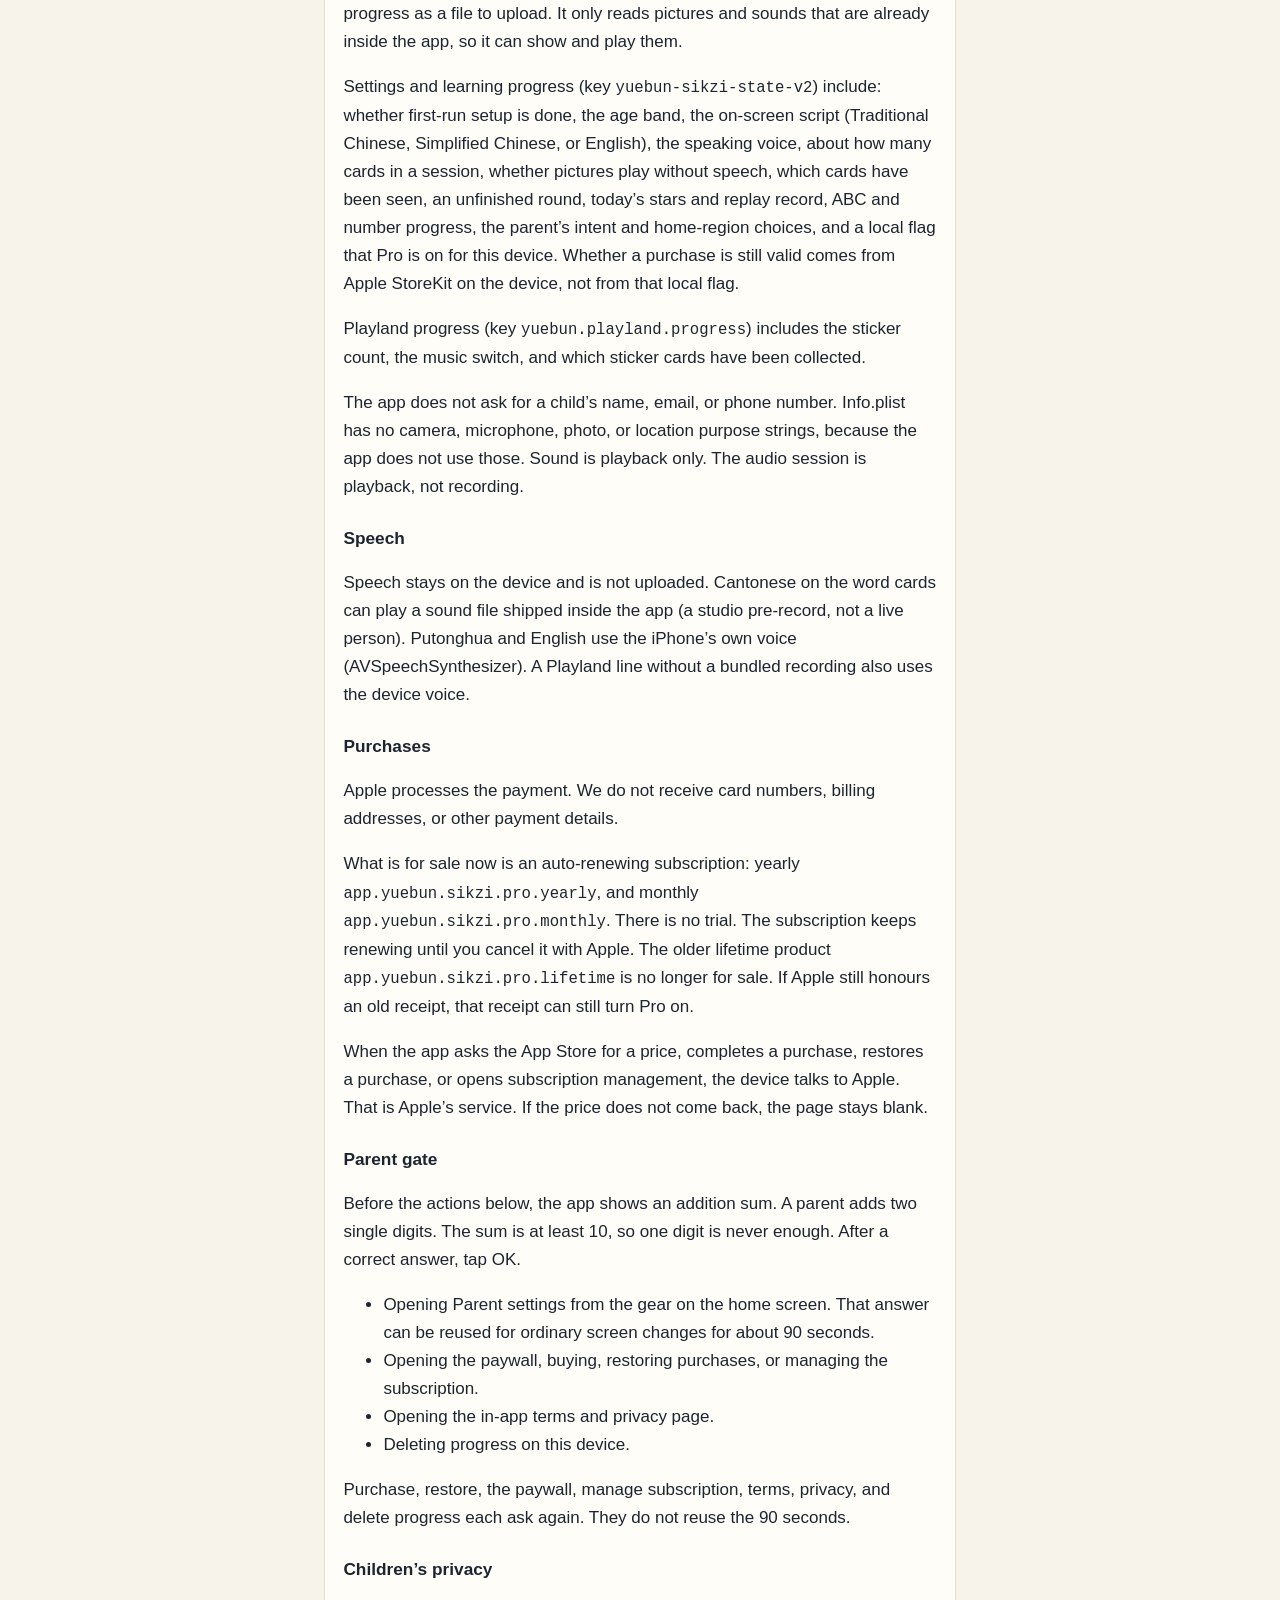
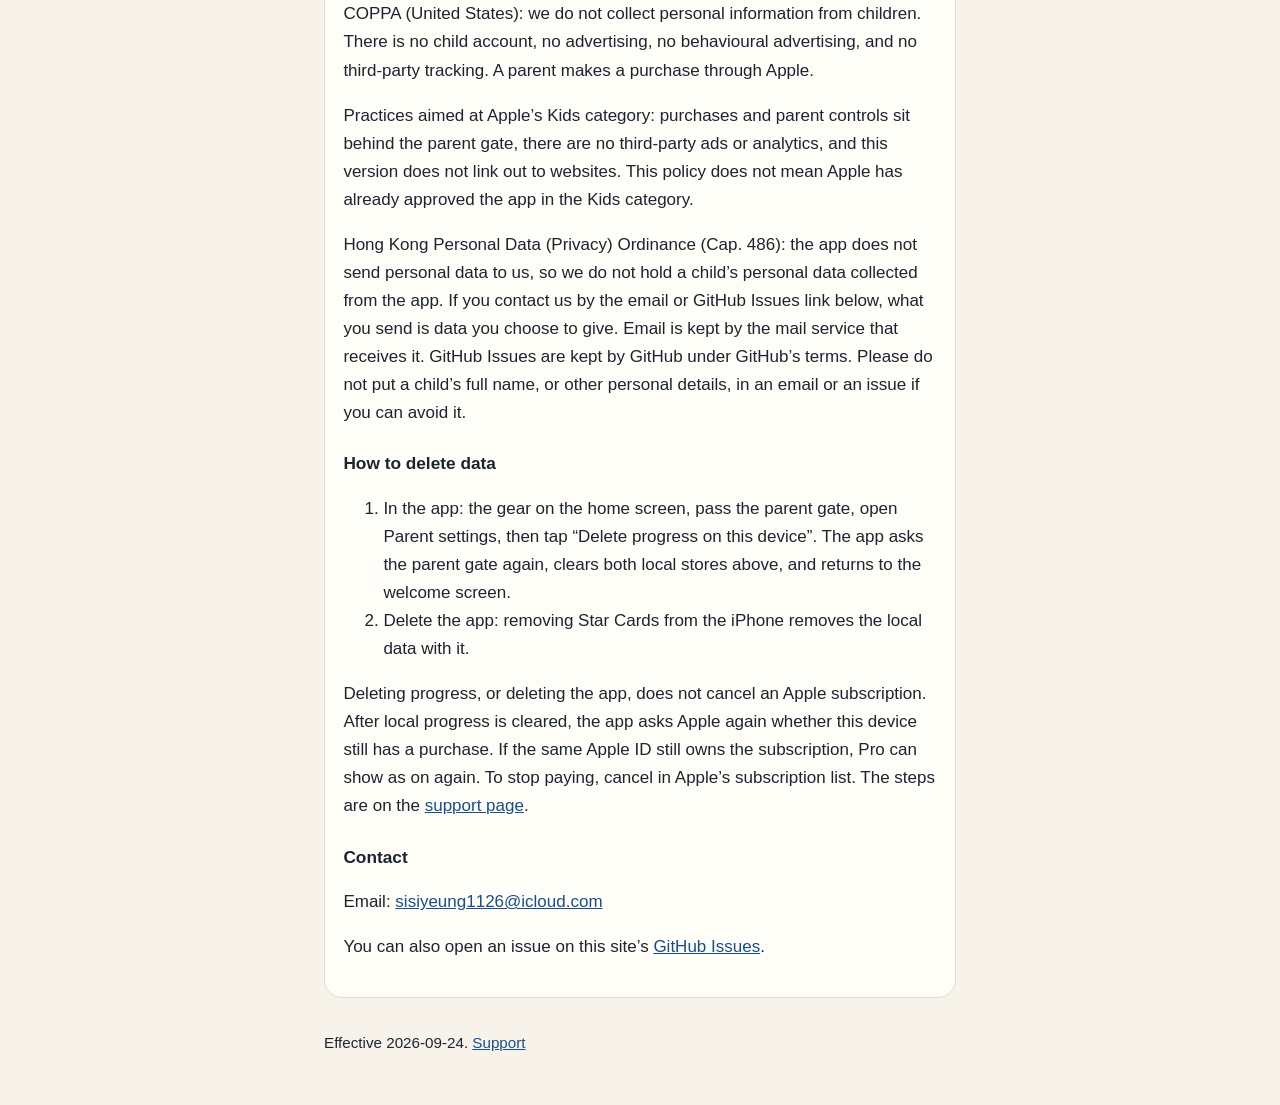
==== commit ee68c476: "feat: publish the Star Cards support email Replace the support-email placeholder with a mailto link," ====
--- a/privacy.html
+++ b/privacy.html
@@ -58,7 +58,7 @@
       <h3>兒童私隱</h3>
       <p>美國《兒童線上私隱保護法》（COPPA）：我們不向兒童收集個人資料。沒有兒童帳號，沒有廣告，沒有行為廣告，也沒有第三方追蹤。購買由家長經 Apple 完成。</p>
       <p>配合 Apple 兒童類別的做法：購買和家長功能在家長閘後面，沒有第三方廣告或分析，這個版本沒有從 App 連出網站。這份政策並不表示 Apple 已經把 App 核定為兒童類別。</p>
-      <p>香港《個人資料（私隱）條例》（第 486 章）：App 不把個人資料傳給我們，所以我們並不持有從 App 收集到的兒童個人資料。如果你用下面的 GitHub Issues 聯絡我們，那則訊息是你自己選擇送出的資料，由 GitHub 按其條款保存。請盡量不要在議題裡寫兒童的全名或其他個人資料。</p>
+      <p>香港《個人資料（私隱）條例》（第 486 章）：App 不把個人資料傳給我們，所以我們並不持有從 App 收集到的兒童個人資料。如果你用下面的電郵或 GitHub Issues 聯絡我們，你送出的內容是你自己選擇提供的資料。電郵由收件的電郵服務保存；GitHub Issues 由 GitHub 按其條款保存。請盡量不要在電郵或議題裡寫兒童的全名或其他個人資料。</p>
 
       <h3>怎樣刪除資料</h3>
       <ol>
@@ -68,8 +68,8 @@
       <p>刪除進度或刪除 App 都不會取消 Apple 訂閱。清除本機進度之後，App 會再向 Apple 查詢這部裝置的購買資格。同一個 Apple ID 如果仍然擁有訂閱，Pro 可以再次顯示為已開啟。要停止付費，請在 Apple 的訂閱項目裡取消。做法寫在<a href="support.html#zh-Hant">支援頁</a>。</p>
 
       <h3>聯絡</h3>
-      <p>請到這個網站的 <a href="https://github.com/sisiyeung1126-max/star-cards-support/issues">GitHub Issues</a> 開一則議題。</p>
-      <p class="placeholder">支援電郵：SUPPORT_EMAIL。擁有人尚未填上這一行。這裡沒有公開任何個人電郵，請不要把 SUPPORT_EMAIL 當成可以收信的地址。</p>
+      <p>電郵：<a href="mailto:sisiyeung1126@icloud.com">sisiyeung1126@icloud.com</a></p>
+      <p>也可以到這個網站的 <a href="https://github.com/sisiyeung1126-max/star-cards-support/issues">GitHub Issues</a> 開一則議題。</p>
     </article>
 
     <article id="zh-Hans" lang="zh-Hans">
@@ -109,7 +109,7 @@
       <h3>儿童隐私</h3>
       <p>美国《儿童在线隐私保护法》（COPPA）：我们不向儿童收集个人资料。没有儿童账号，没有广告，没有行为广告，也没有第三方追踪。购买由家长经 Apple 完成。</p>
       <p>配合 Apple 儿童类别的做法：购买和家长功能在家长闸后面，没有第三方广告或分析，这个版本没有从 App 连出网站。这份政策并不表示 Apple 已经把 App 核定为儿童类别。</p>
-      <p>香港《个人资料（私隐）条例》（第 486 章）：App 不把个人资料传给我们，所以我们并不持有从 App 收集到的儿童个人资料。如果你用下面的 GitHub Issues 联络我们，那则消息是你自己选择送出的资料，由 GitHub 按其条款保存。请尽量不要在议题里写儿童的全名或其他个人资料。</p>
+      <p>香港《个人资料（私隐）条例》（第 486 章）：App 不把个人资料传给我们，所以我们并不持有从 App 收集到的儿童个人资料。如果你用下面的电邮或 GitHub Issues 联络我们，你送出的内容是你自己选择提供的资料。电邮由收件的电邮服务保存；GitHub Issues 由 GitHub 按其条款保存。请尽量不要在电邮或议题里写儿童的全名或其他个人资料。</p>
 
       <h3>怎样删除数据</h3>
       <ol>
@@ -119,8 +119,8 @@
       <p>删除进度或删除 App 都不会取消 Apple 订阅。清除本机进度之后，App 会再向 Apple 查询这部装置的购买资格。同一个 Apple ID 如果仍然拥有订阅，Pro 可以再次显示为已开启。要停止付费，请在 Apple 的订阅项目里取消。做法写在<a href="support.html#zh-Hans">支持页</a>。</p>
 
       <h3>联络</h3>
-      <p>请到这个网站的 <a href="https://github.com/sisiyeung1126-max/star-cards-support/issues">GitHub Issues</a> 开一则议题。</p>
-      <p class="placeholder">支持电邮：SUPPORT_EMAIL。拥有人尚未填上这一行。这里没有公开任何个人电邮，请不要把 SUPPORT_EMAIL 当成可以收信的地址。</p>
+      <p>电邮：<a href="mailto:sisiyeung1126@icloud.com">sisiyeung1126@icloud.com</a></p>
+      <p>也可以到这个网站的 <a href="https://github.com/sisiyeung1126-max/star-cards-support/issues">GitHub Issues</a> 开一则议题。</p>
     </article>
 
     <article id="en" lang="en">
@@ -160,7 +160,7 @@
       <h3>Children’s privacy</h3>
       <p>COPPA (United States): we do not collect personal information from children. There is no child account, no advertising, no behavioural advertising, and no third-party tracking. A parent makes a purchase through Apple.</p>
       <p>Practices aimed at Apple’s Kids category: purchases and parent controls sit behind the parent gate, there are no third-party ads or analytics, and this version does not link out to websites. This policy does not mean Apple has already approved the app in the Kids category.</p>
-      <p>Hong Kong Personal Data (Privacy) Ordinance (Cap. 486): the app does not send personal data to us, so we do not hold a child’s personal data collected from the app. If you contact us through the GitHub Issues link below, that message is data you choose to send, and GitHub keeps it under GitHub’s terms. Please do not put a child’s full name, or other personal details, in an issue if you can avoid it.</p>
+      <p>Hong Kong Personal Data (Privacy) Ordinance (Cap. 486): the app does not send personal data to us, so we do not hold a child’s personal data collected from the app. If you contact us by the email or GitHub Issues link below, what you send is data you choose to give. Email is kept by the mail service that receives it. GitHub Issues are kept by GitHub under GitHub’s terms. Please do not put a child’s full name, or other personal details, in an email or an issue if you can avoid it.</p>
 
       <h3>How to delete data</h3>
       <ol>
@@ -170,8 +170,8 @@
       <p>Deleting progress, or deleting the app, does not cancel an Apple subscription. After local progress is cleared, the app asks Apple again whether this device still has a purchase. If the same Apple ID still owns the subscription, Pro can show as on again. To stop paying, cancel in Apple’s subscription list. The steps are on the <a href="support.html#en">support page</a>.</p>
 
       <h3>Contact</h3>
-      <p>Open an issue on this site’s <a href="https://github.com/sisiyeung1126-max/star-cards-support/issues">GitHub Issues</a>.</p>
-      <p class="placeholder">Support email: SUPPORT_EMAIL. The owner has not filled this in. No personal email is published here. Do not treat SUPPORT_EMAIL as a working address.</p>
+      <p>Email: <a href="mailto:sisiyeung1126@icloud.com">sisiyeung1126@icloud.com</a></p>
+      <p>You can also open an issue on this site’s <a href="https://github.com/sisiyeung1126-max/star-cards-support/issues">GitHub Issues</a>.</p>
     </article>
 
     <footer>
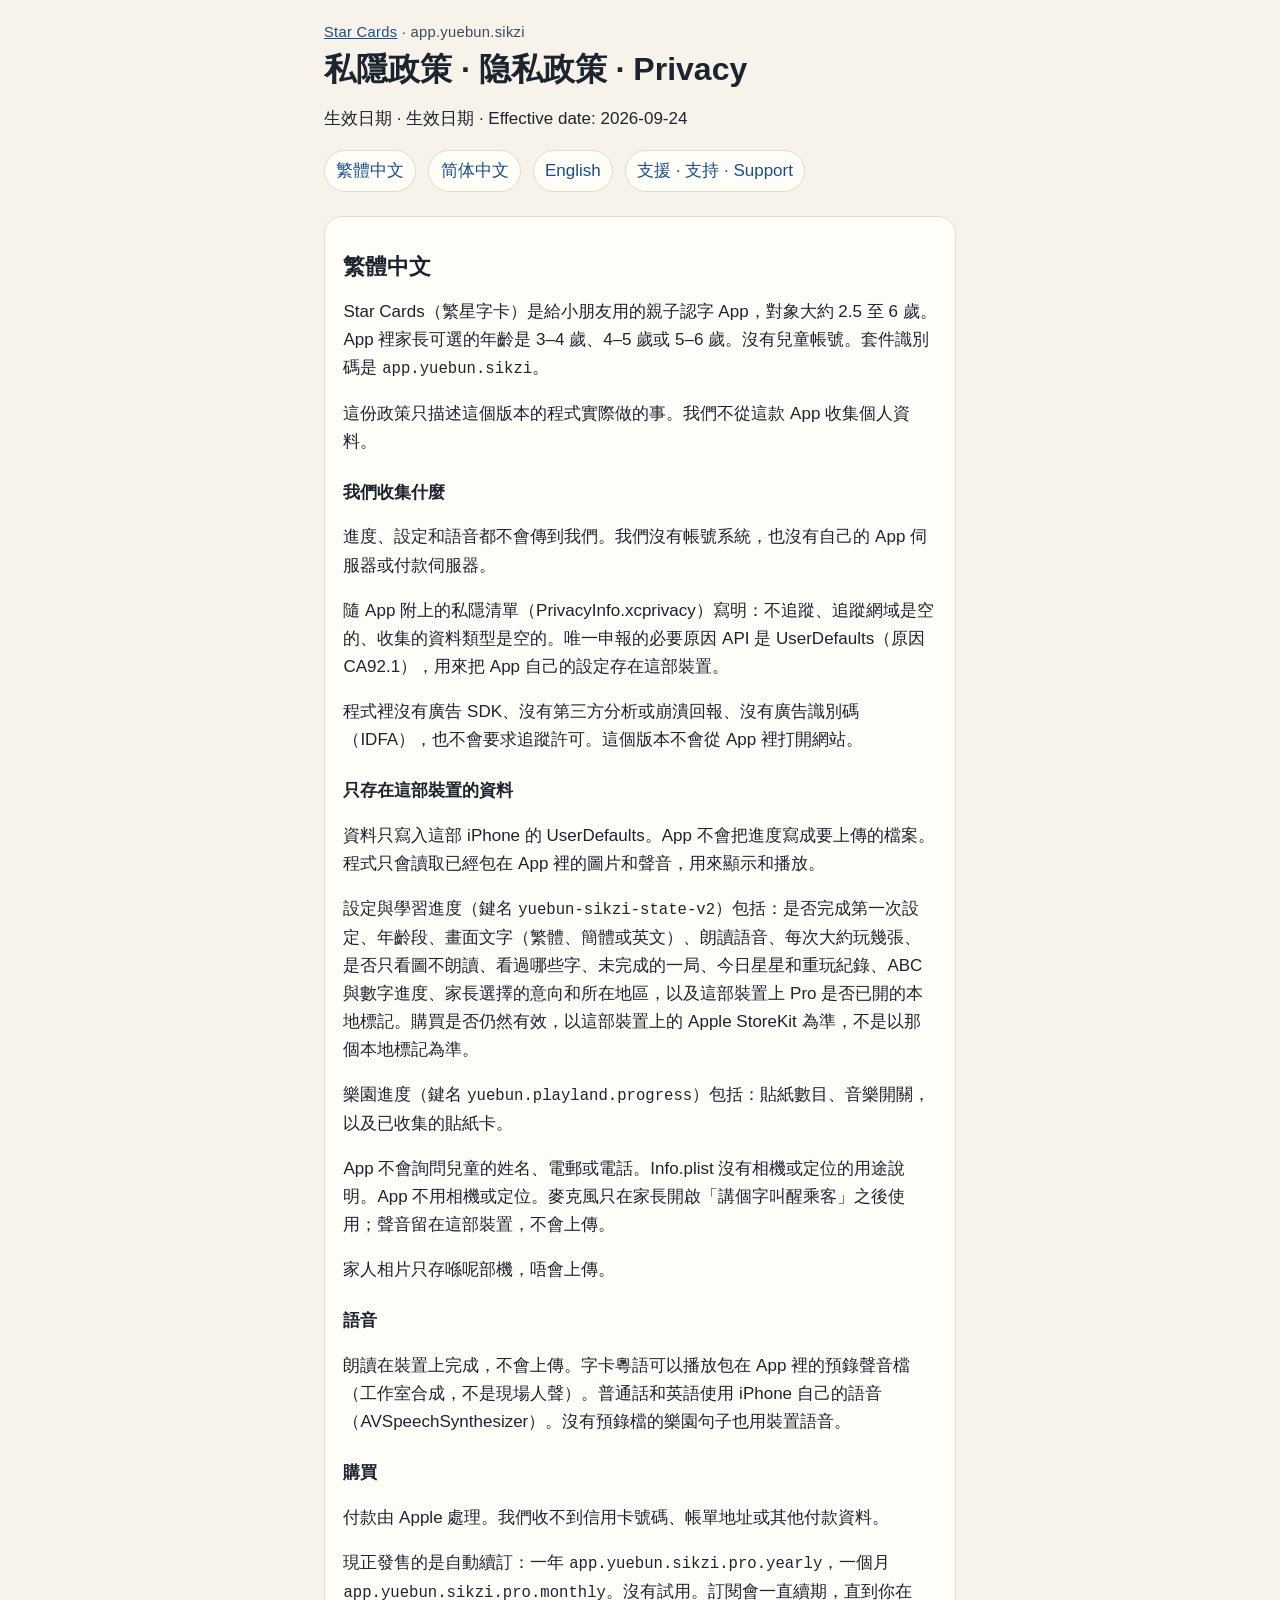
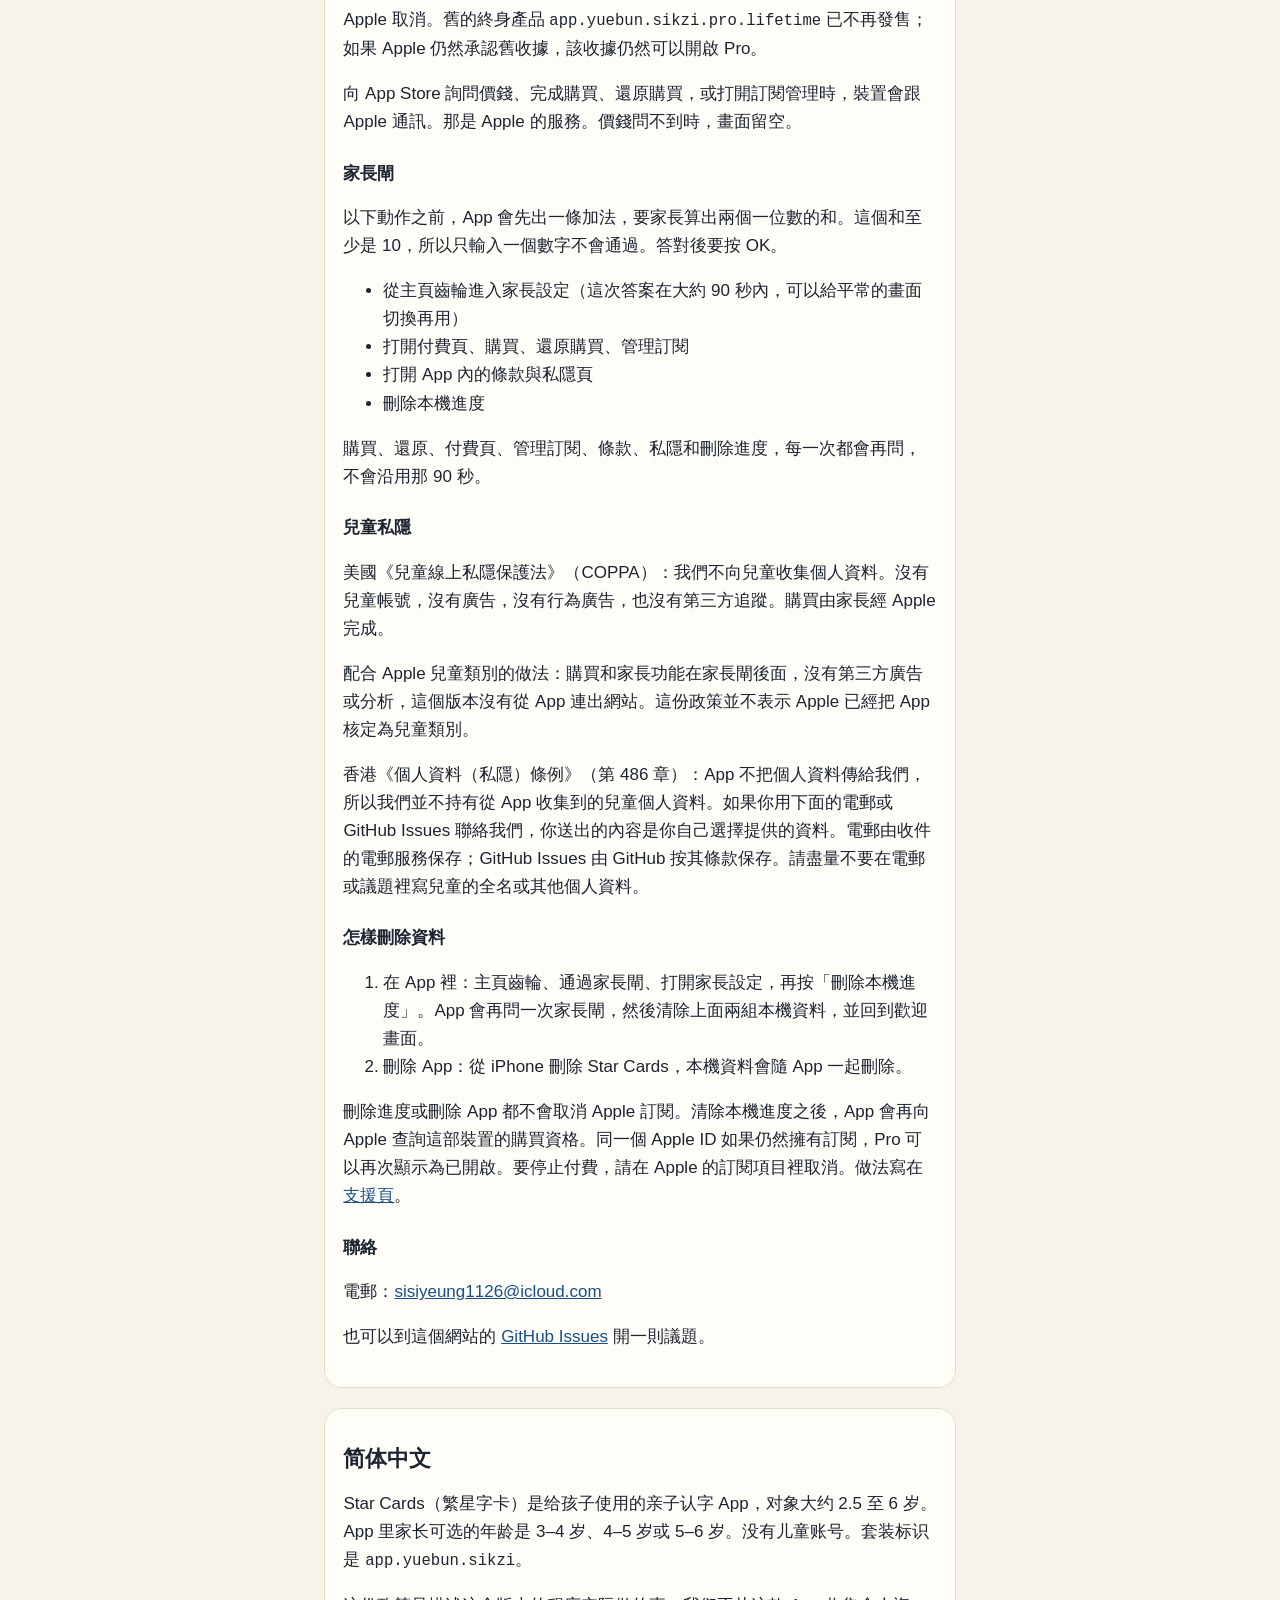
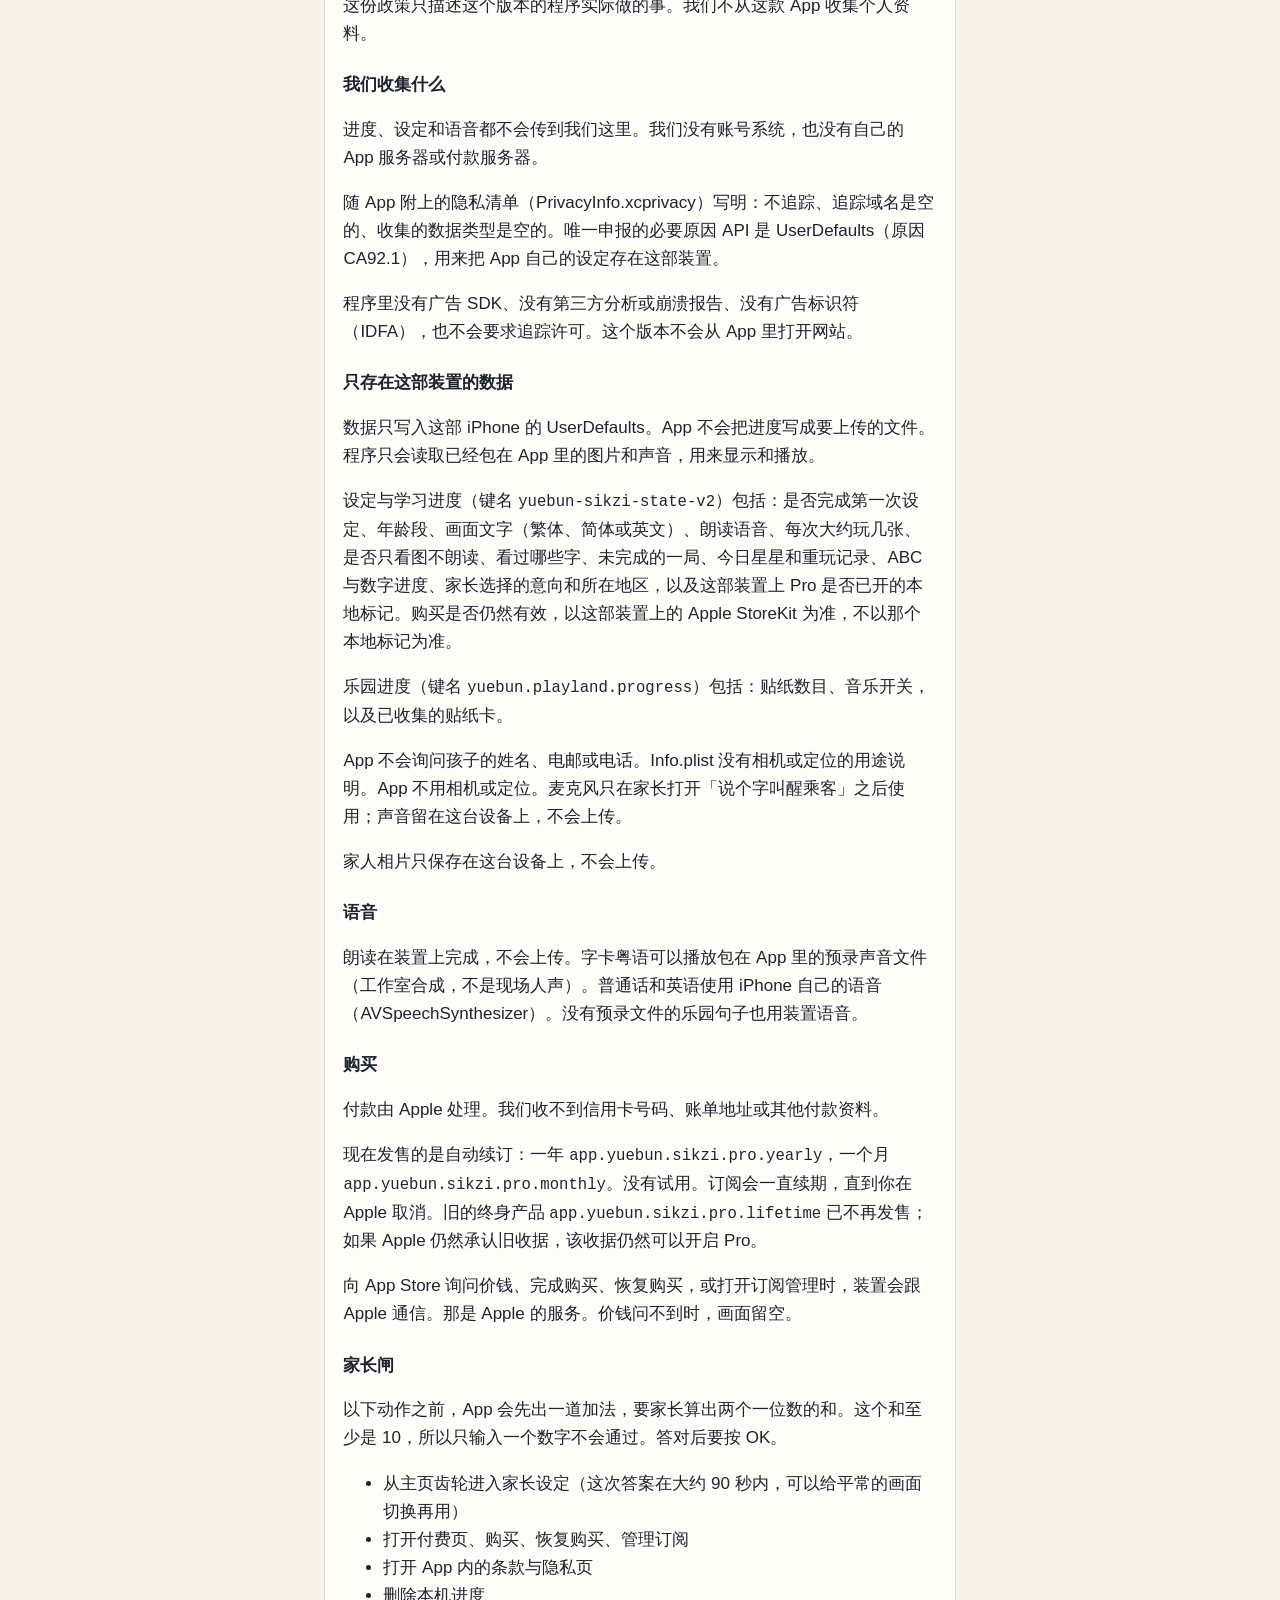
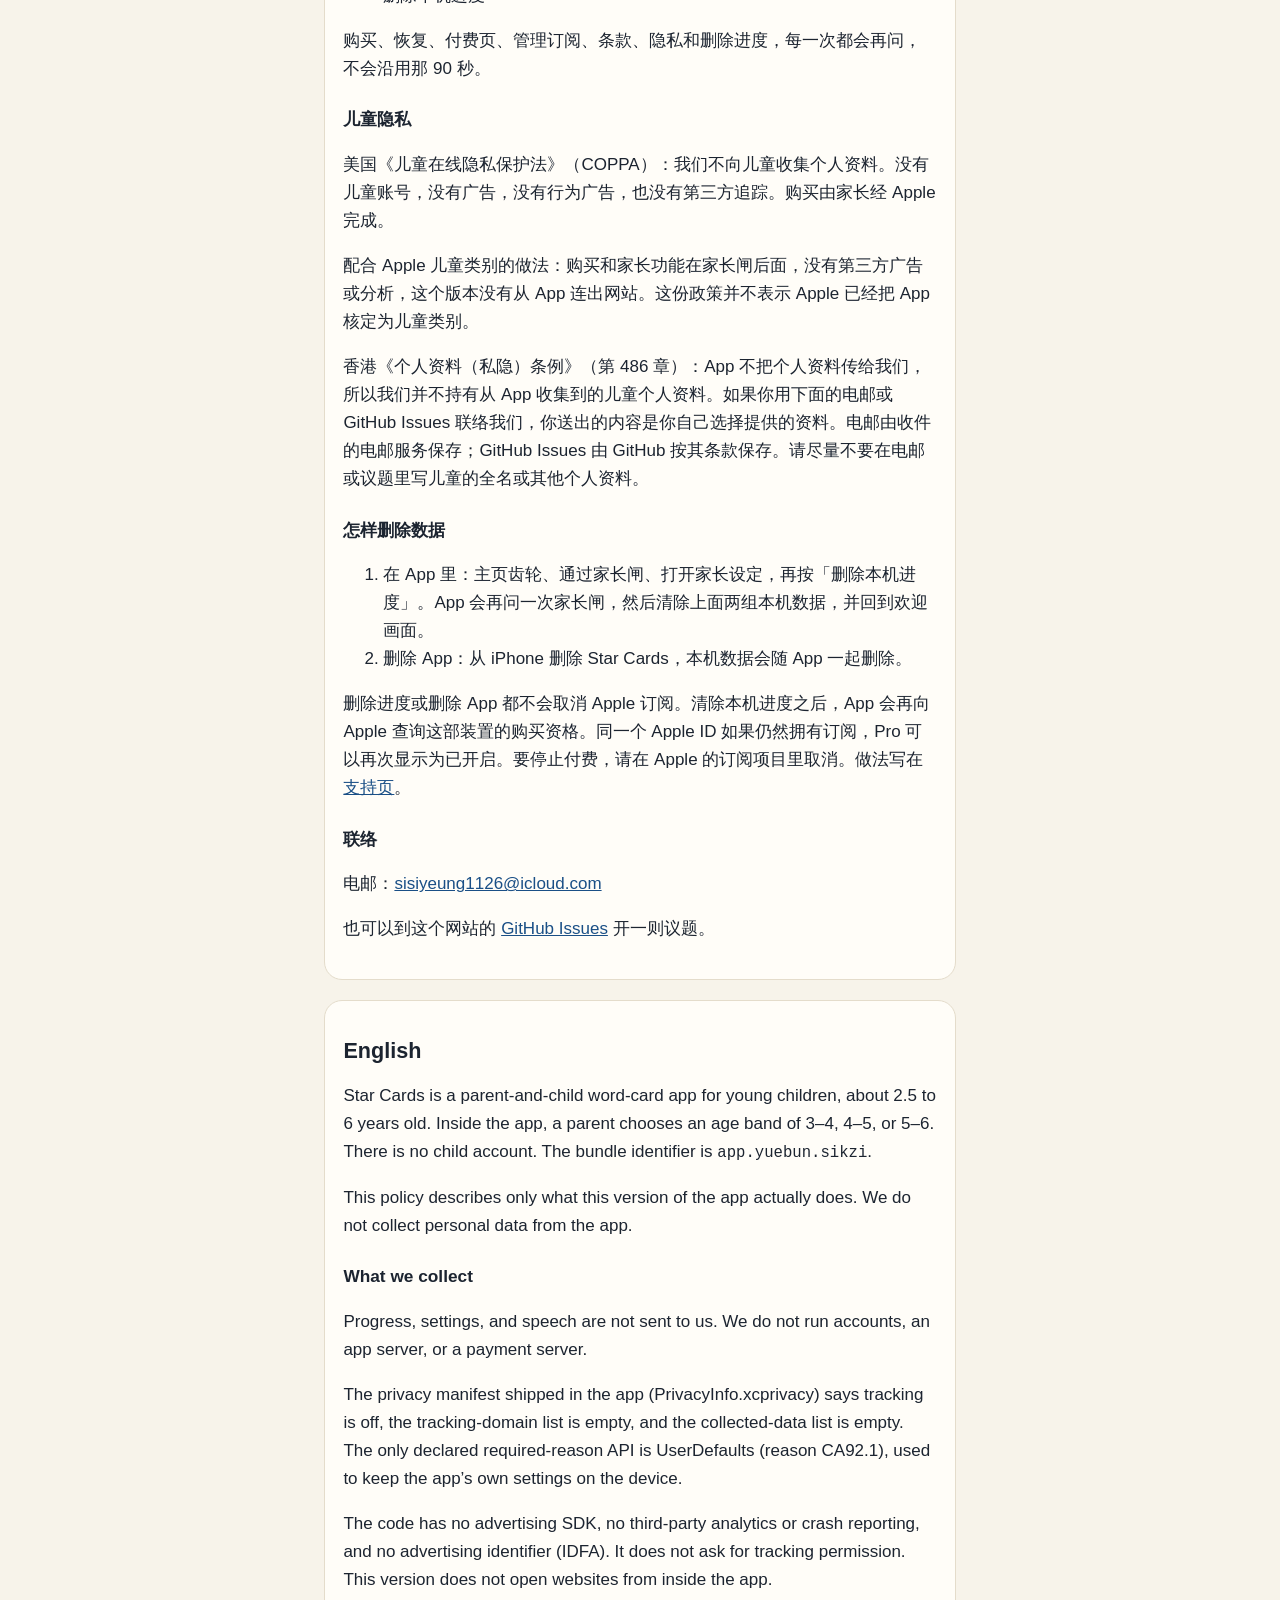
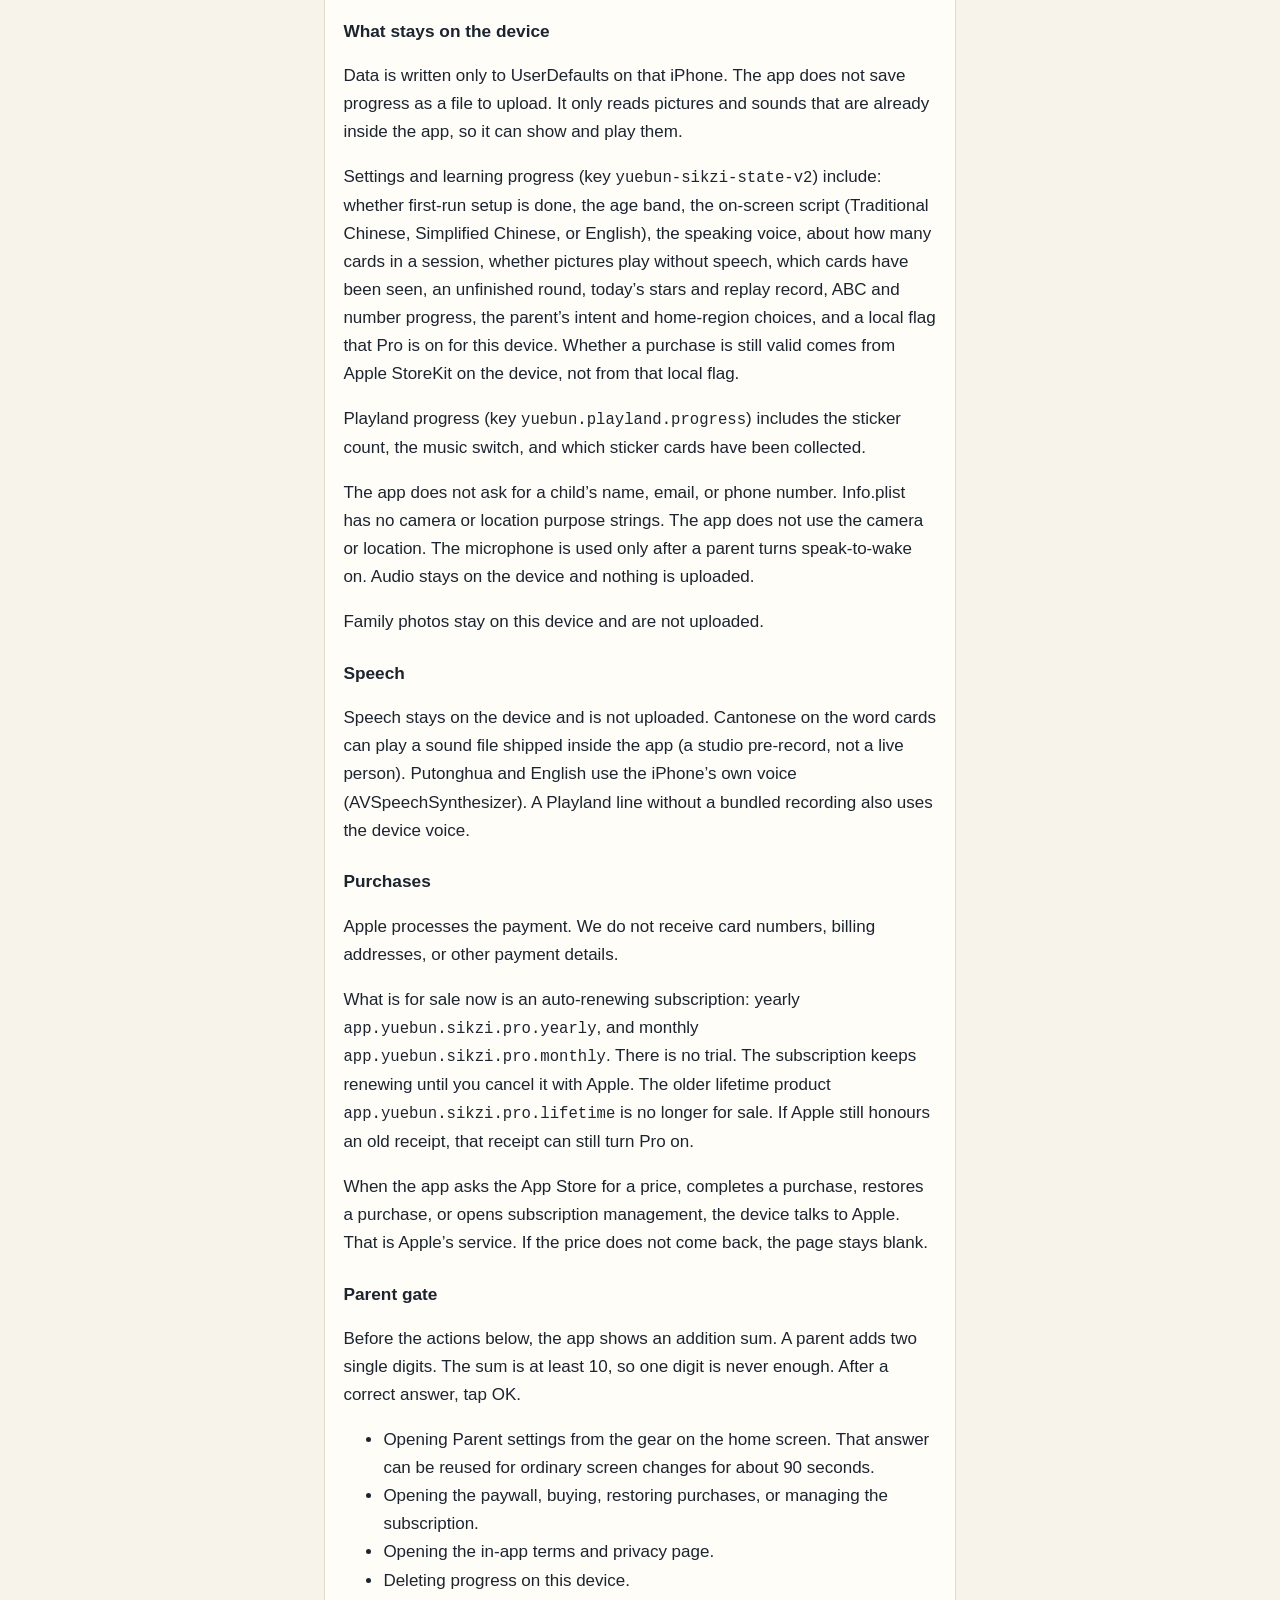
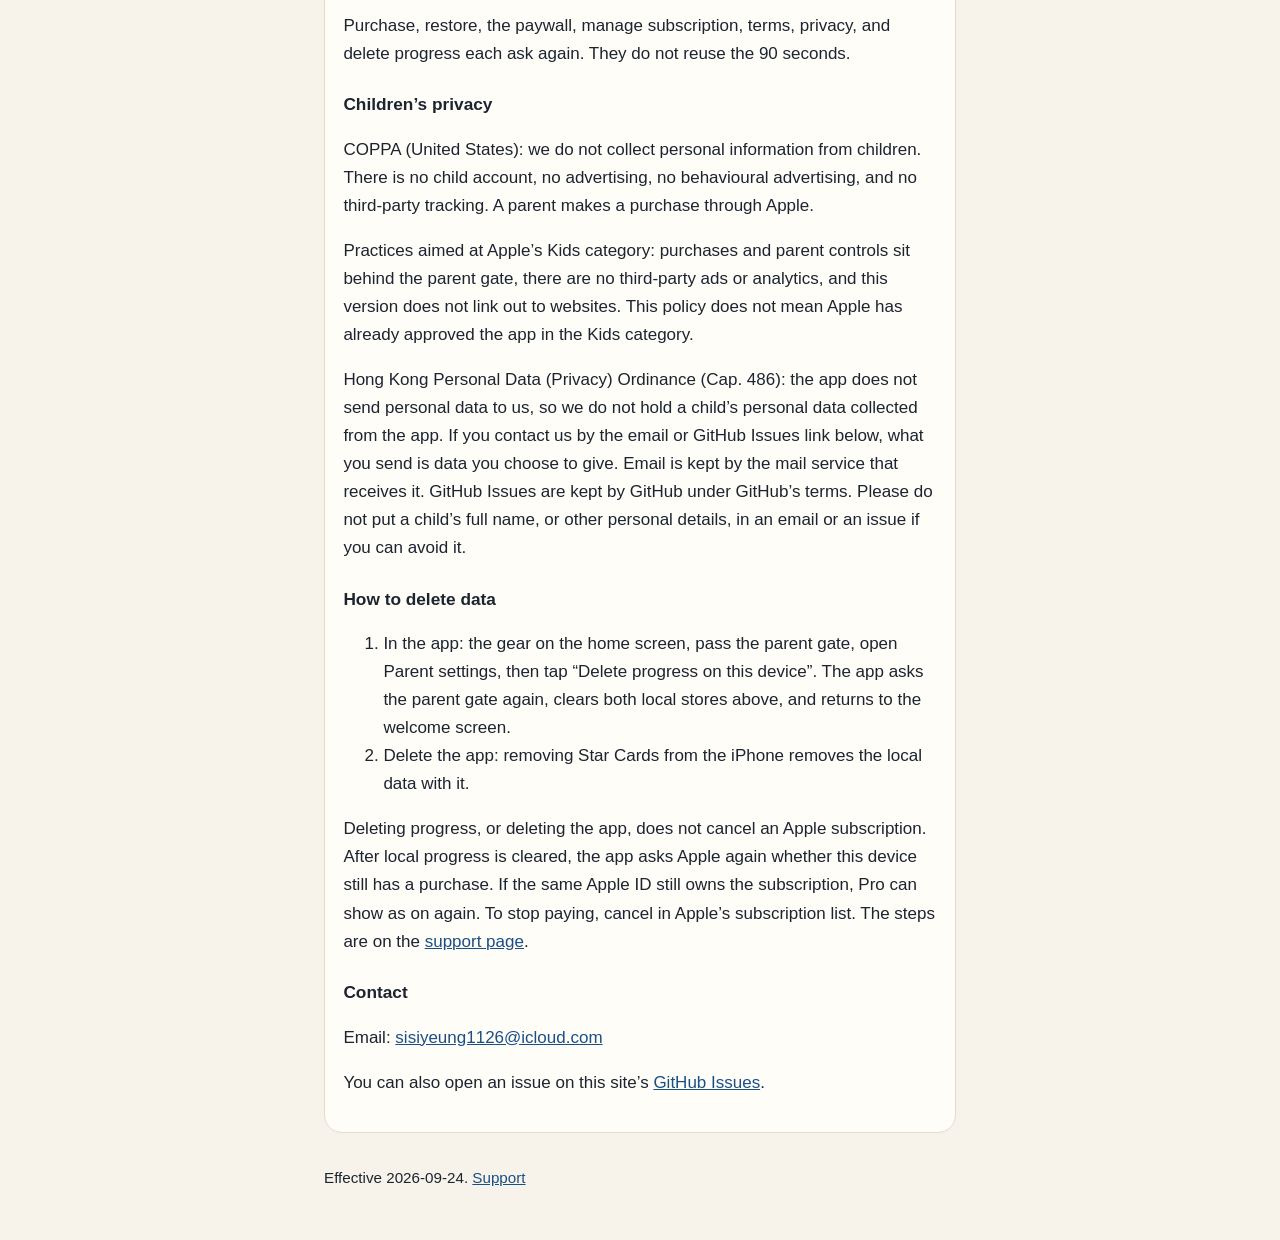
==== commit 3ab0d7a5: "docs: note family photos stay on device Build 30 declares a microphone purpose string. The microphon" ====
--- a/privacy.html
+++ b/privacy.html
@@ -35,7 +35,8 @@
       <p>資料只寫入這部 iPhone 的 UserDefaults。App 不會把進度寫成要上傳的檔案。程式只會讀取已經包在 App 裡的圖片和聲音，用來顯示和播放。</p>
       <p>設定與學習進度（鍵名 <code>yuebun-sikzi-state-v2</code>）包括：是否完成第一次設定、年齡段、畫面文字（繁體、簡體或英文）、朗讀語音、每次大約玩幾張、是否只看圖不朗讀、看過哪些字、未完成的一局、今日星星和重玩紀錄、ABC 與數字進度、家長選擇的意向和所在地區，以及這部裝置上 Pro 是否已開的本地標記。購買是否仍然有效，以這部裝置上的 Apple StoreKit 為準，不是以那個本地標記為準。</p>
       <p>樂園進度（鍵名 <code>yuebun.playland.progress</code>）包括：貼紙數目、音樂開關，以及已收集的貼紙卡。</p>
-      <p>App 不會詢問兒童的姓名、電郵或電話。Info.plist 沒有相機、麥克風、相片或定位的用途說明，因為 App 不使用這些功能。聲音只用於播放（音訊工作階段是 playback），不是錄音。</p>
+      <p>App 不會詢問兒童的姓名、電郵或電話。Info.plist 沒有相機或定位的用途說明。App 不用相機或定位。麥克風只在家長開啟「講個字叫醒乘客」之後使用；聲音留在這部裝置，不會上傳。</p>
+      <p>家人相片只存喺呢部機，唔會上傳。</p>
 
       <h3>語音</h3>
       <p>朗讀在裝置上完成，不會上傳。字卡粵語可以播放包在 App 裡的預錄聲音檔（工作室合成，不是現場人聲）。普通話和英語使用 iPhone 自己的語音（AVSpeechSynthesizer）。沒有預錄檔的樂園句子也用裝置語音。</p>
@@ -86,7 +87,8 @@
       <p>数据只写入这部 iPhone 的 UserDefaults。App 不会把进度写成要上传的文件。程序只会读取已经包在 App 里的图片和声音，用来显示和播放。</p>
       <p>设定与学习进度（键名 <code>yuebun-sikzi-state-v2</code>）包括：是否完成第一次设定、年龄段、画面文字（繁体、简体或英文）、朗读语音、每次大约玩几张、是否只看图不朗读、看过哪些字、未完成的一局、今日星星和重玩记录、ABC 与数字进度、家长选择的意向和所在地区，以及这部装置上 Pro 是否已开的本地标记。购买是否仍然有效，以这部装置上的 Apple StoreKit 为准，不以那个本地标记为准。</p>
       <p>乐园进度（键名 <code>yuebun.playland.progress</code>）包括：贴纸数目、音乐开关，以及已收集的贴纸卡。</p>
-      <p>App 不会询问孩子的姓名、电邮或电话。Info.plist 没有相机、麦克风、照片或定位的用途说明，因为 App 不使用这些功能。声音只用于播放（音频会话是 playback），不是录音。</p>
+      <p>App 不会询问孩子的姓名、电邮或电话。Info.plist 没有相机或定位的用途说明。App 不用相机或定位。麦克风只在家长打开「说个字叫醒乘客」之后使用；声音留在这台设备上，不会上传。</p>
+      <p>家人相片只保存在这台设备上，不会上传。</p>
 
       <h3>语音</h3>
       <p>朗读在装置上完成，不会上传。字卡粤语可以播放包在 App 里的预录声音文件（工作室合成，不是现场人声）。普通话和英语使用 iPhone 自己的语音（AVSpeechSynthesizer）。没有预录文件的乐园句子也用装置语音。</p>
@@ -137,7 +139,8 @@
       <p>Data is written only to UserDefaults on that iPhone. The app does not save progress as a file to upload. It only reads pictures and sounds that are already inside the app, so it can show and play them.</p>
       <p>Settings and learning progress (key <code>yuebun-sikzi-state-v2</code>) include: whether first-run setup is done, the age band, the on-screen script (Traditional Chinese, Simplified Chinese, or English), the speaking voice, about how many cards in a session, whether pictures play without speech, which cards have been seen, an unfinished round, today’s stars and replay record, ABC and number progress, the parent’s intent and home-region choices, and a local flag that Pro is on for this device. Whether a purchase is still valid comes from Apple StoreKit on the device, not from that local flag.</p>
       <p>Playland progress (key <code>yuebun.playland.progress</code>) includes the sticker count, the music switch, and which sticker cards have been collected.</p>
-      <p>The app does not ask for a child’s name, email, or phone number. Info.plist has no camera, microphone, photo, or location purpose strings, because the app does not use those. Sound is playback only. The audio session is playback, not recording.</p>
+      <p>The app does not ask for a child’s name, email, or phone number. Info.plist has no camera or location purpose strings. The app does not use the camera or location. The microphone is used only after a parent turns speak-to-wake on. Audio stays on the device and nothing is uploaded.</p>
+      <p>Family photos stay on this device and are not uploaded.</p>
 
       <h3>Speech</h3>
       <p>Speech stays on the device and is not uploaded. Cantonese on the word cards can play a sound file shipped inside the app (a studio pre-record, not a live person). Putonghua and English use the iPhone’s own voice (AVSpeechSynthesizer). A Playland line without a bundled recording also uses the device voice.</p>
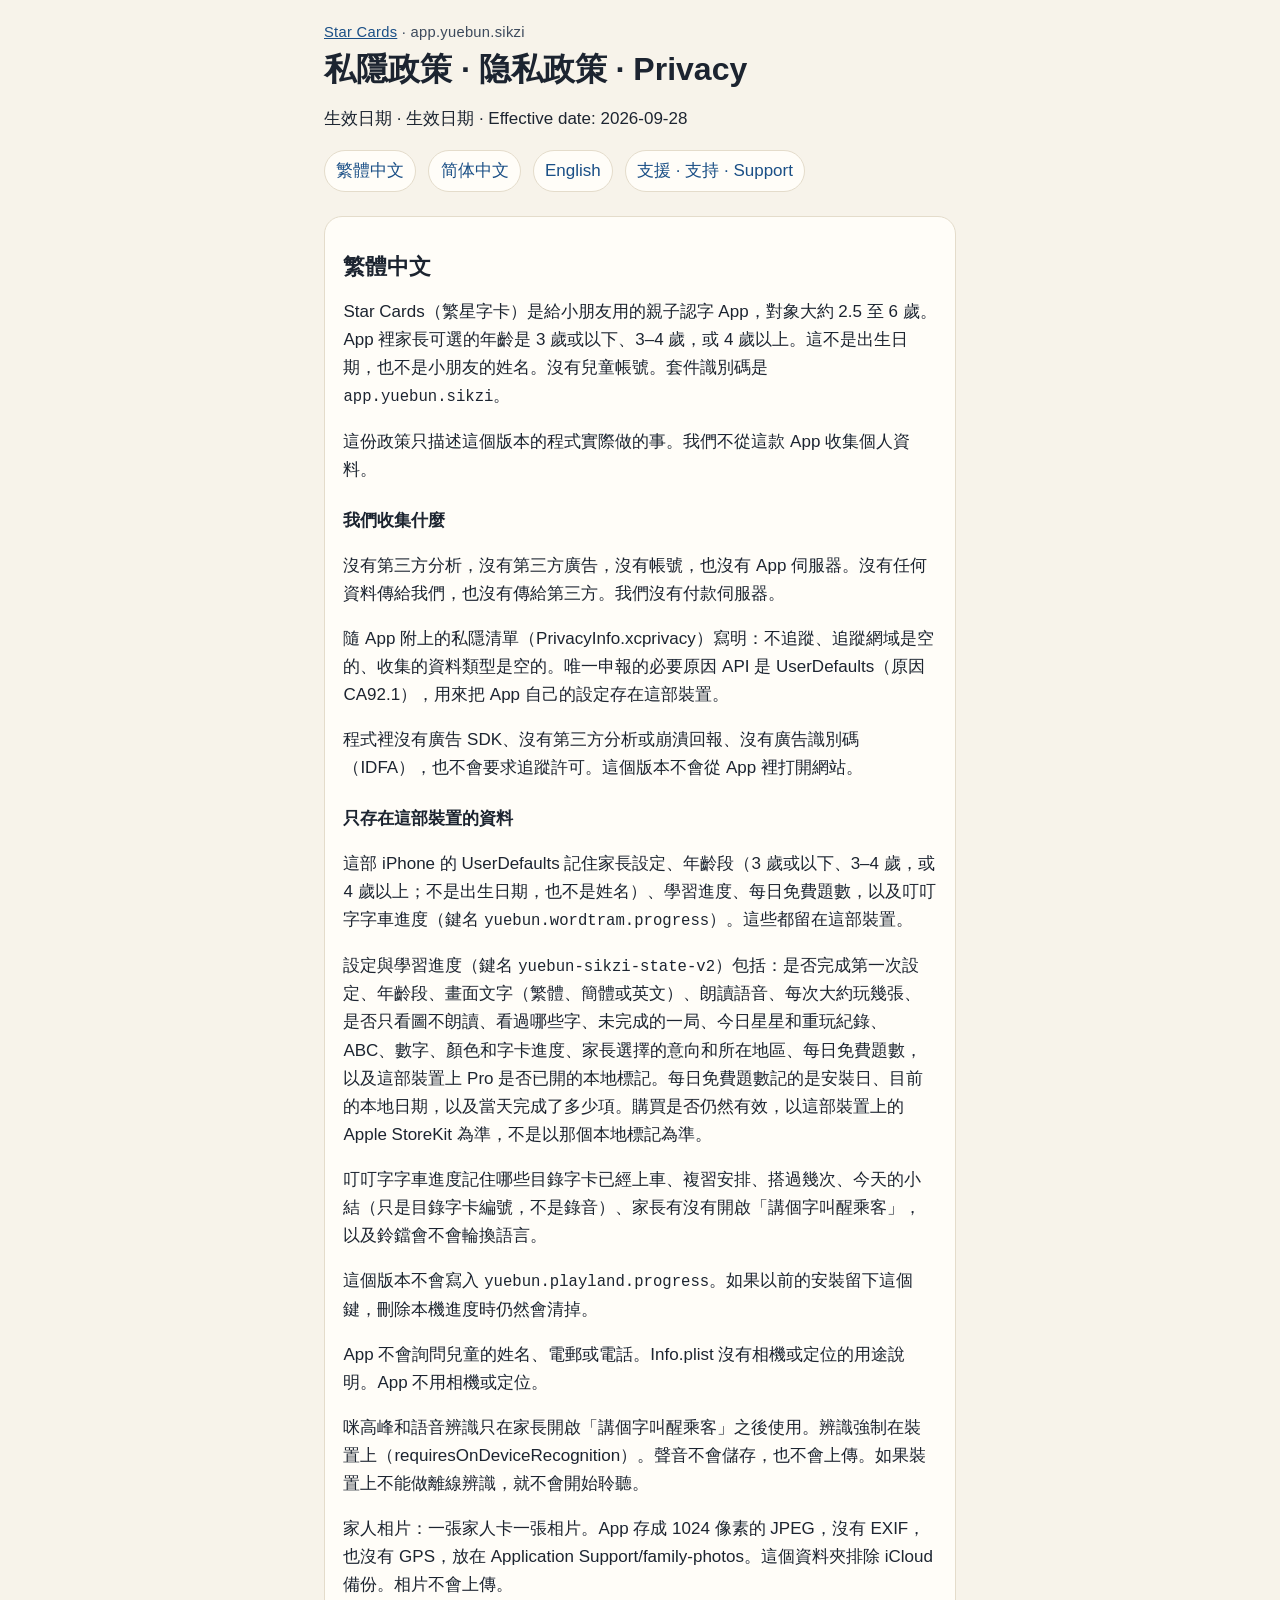
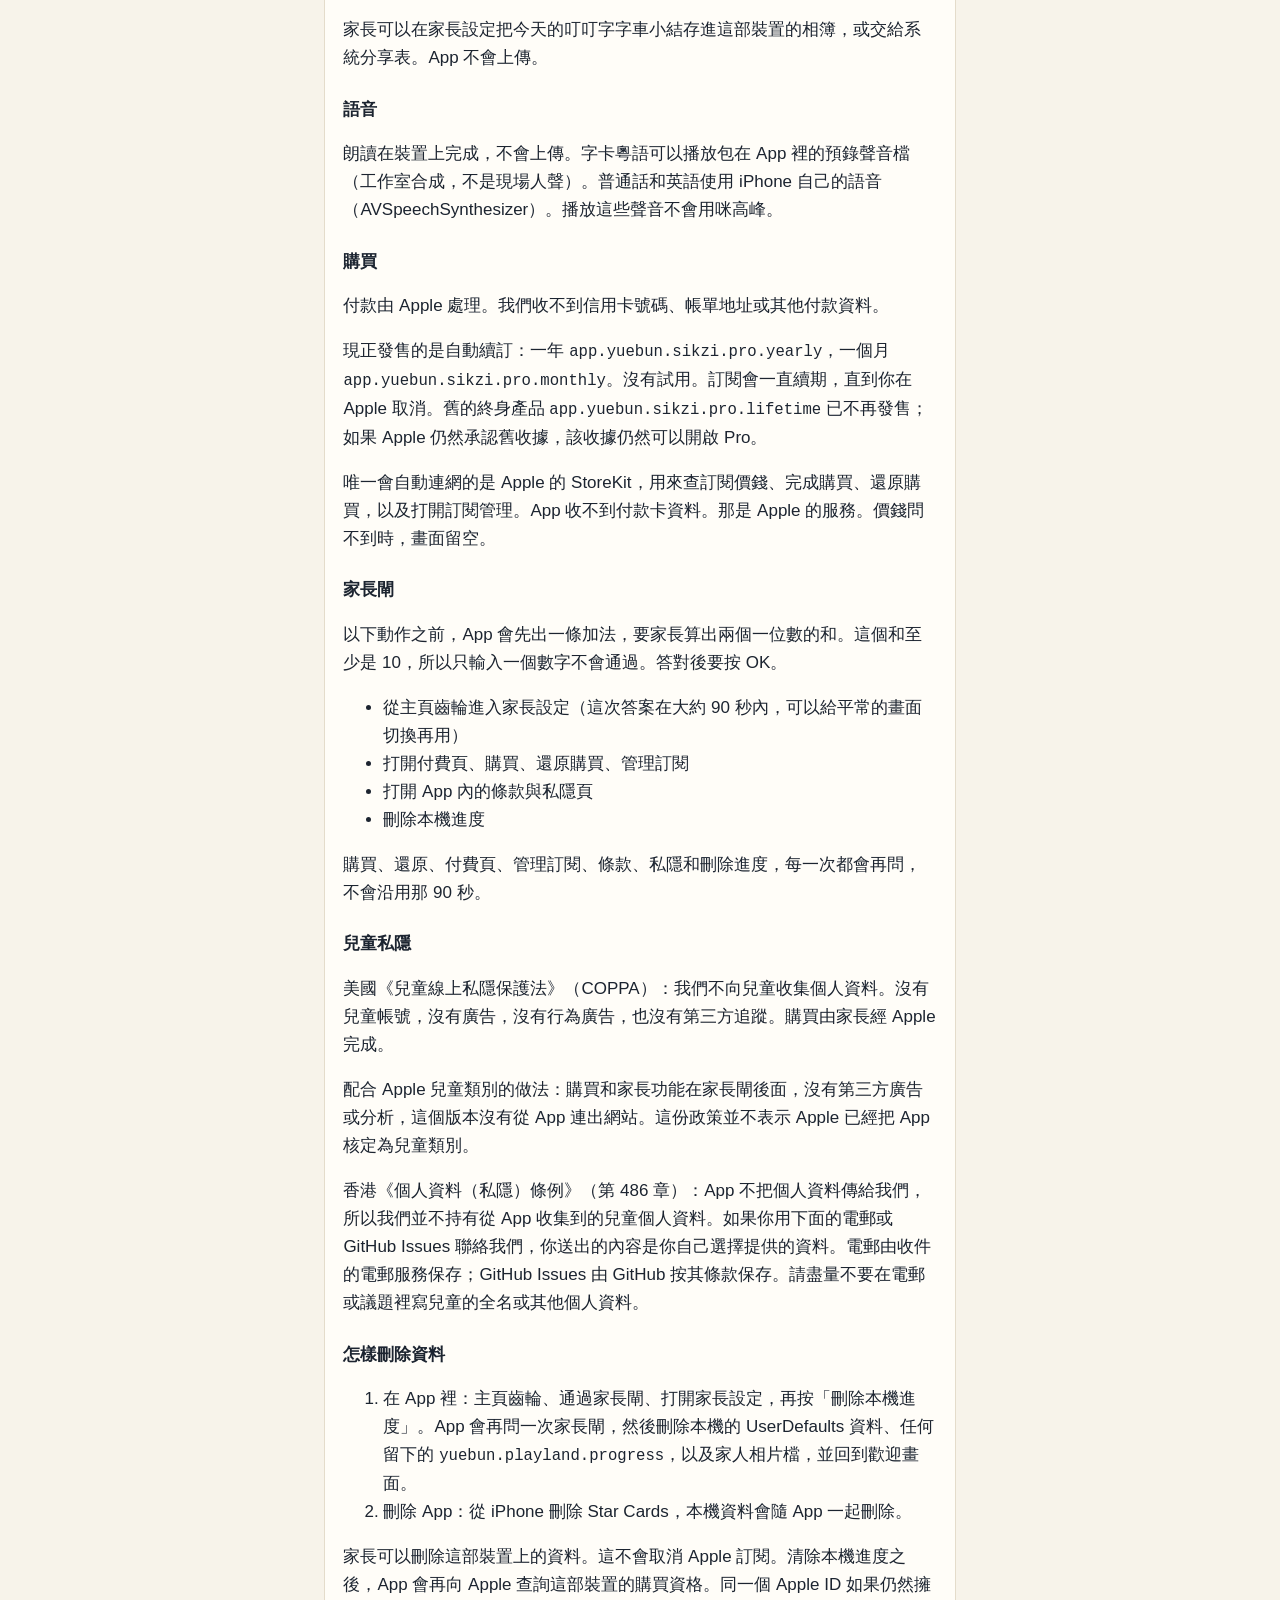
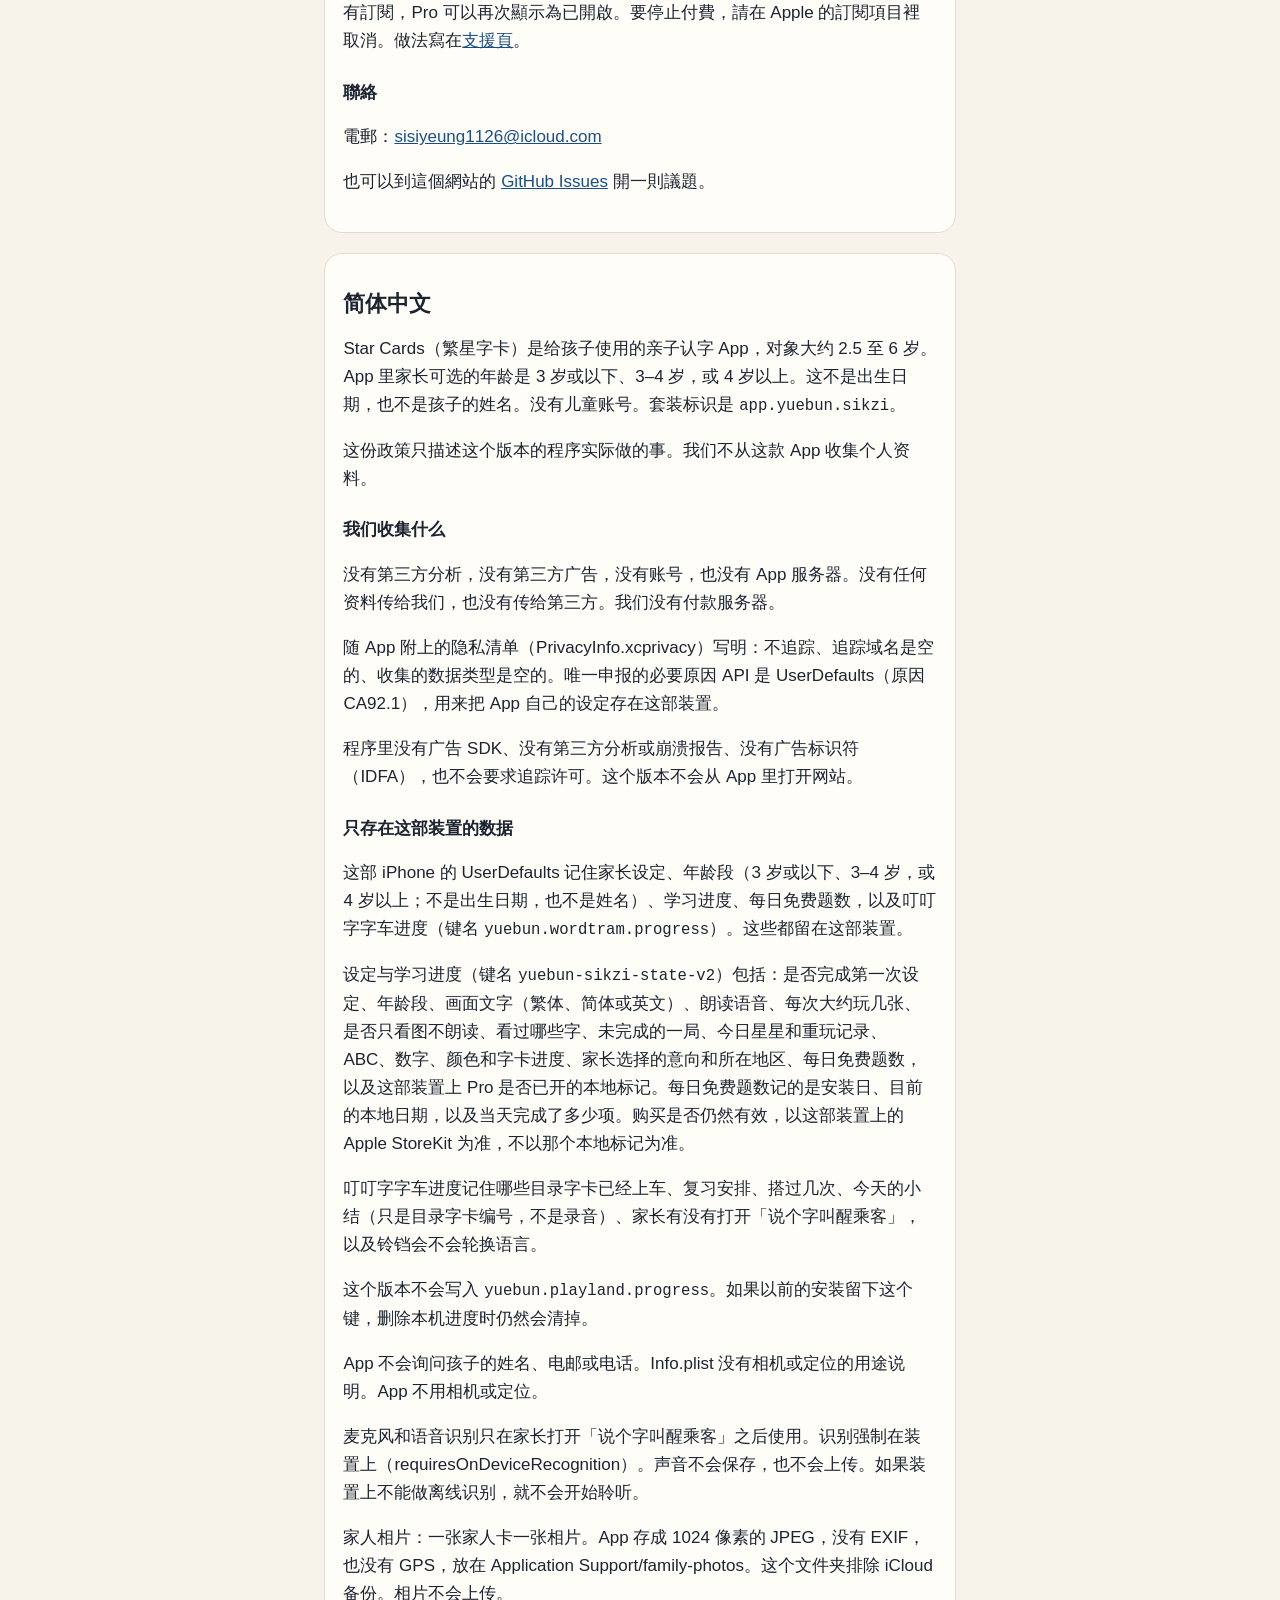
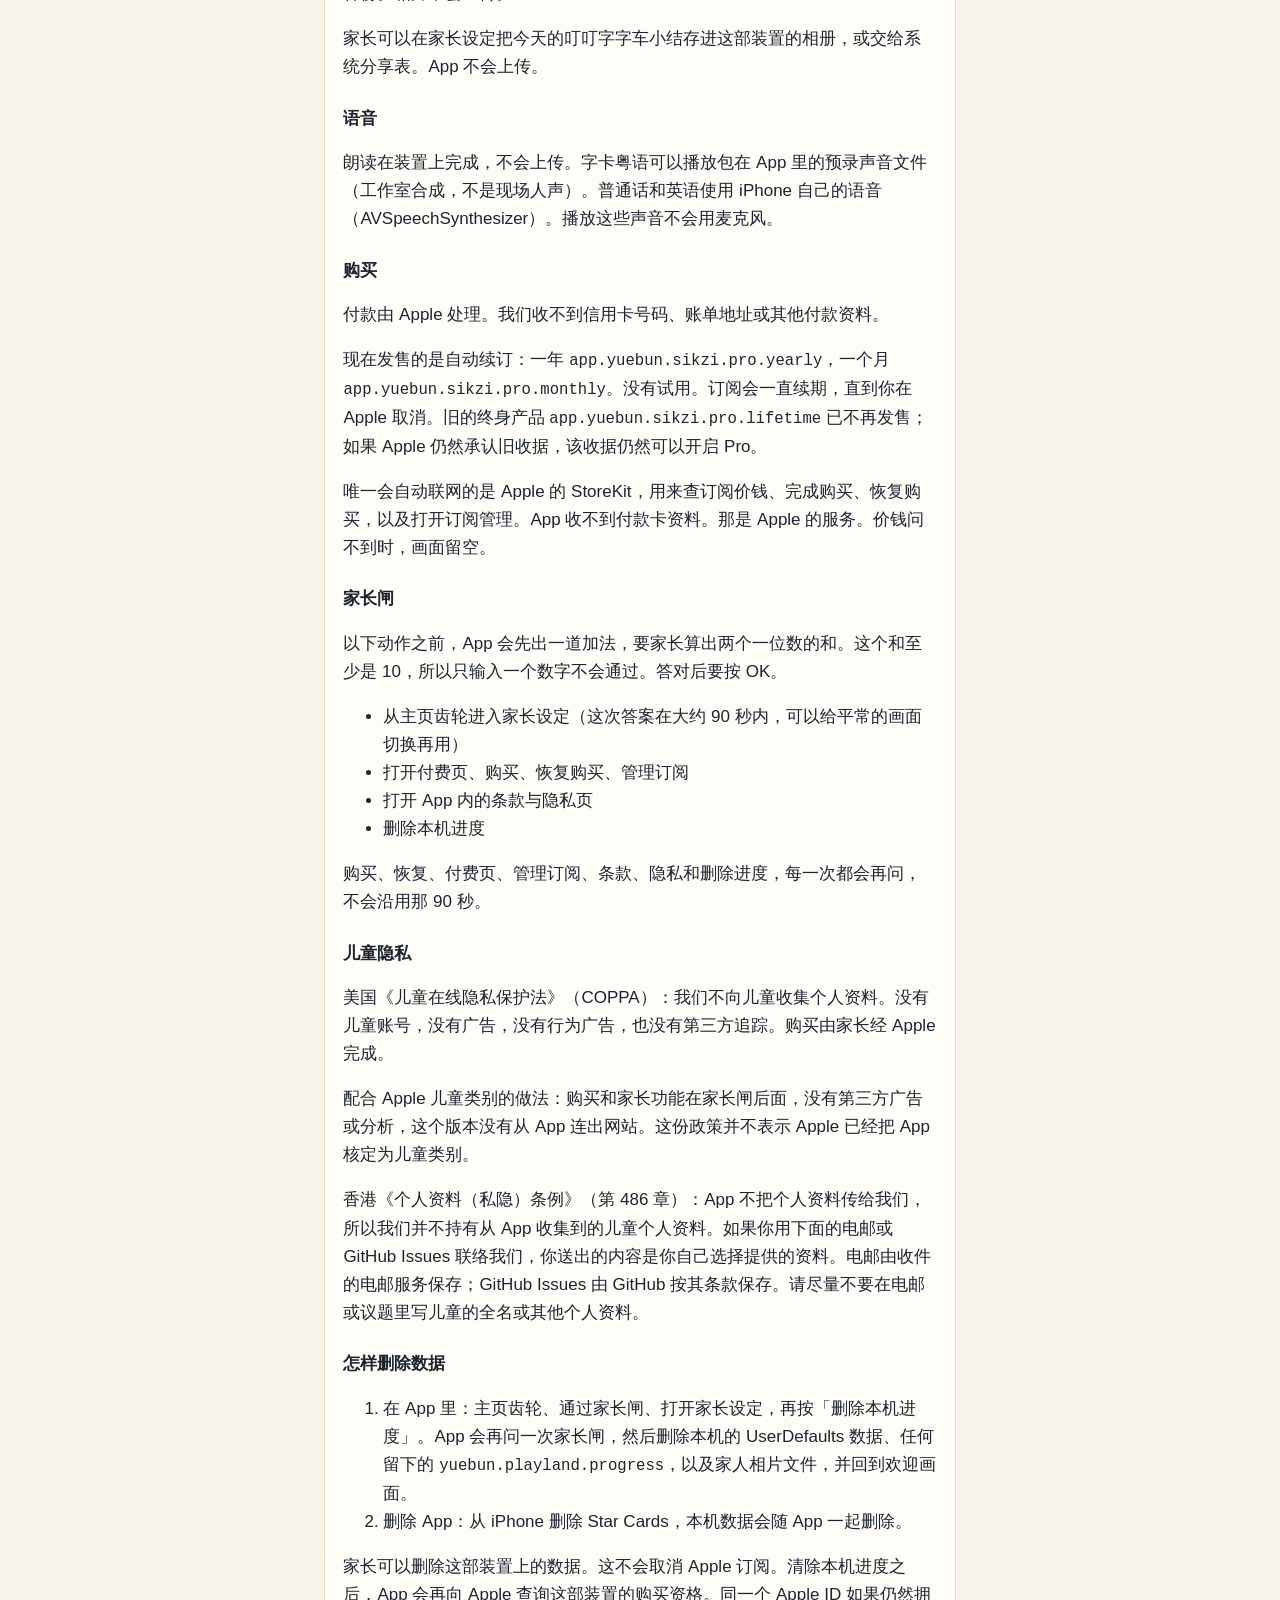
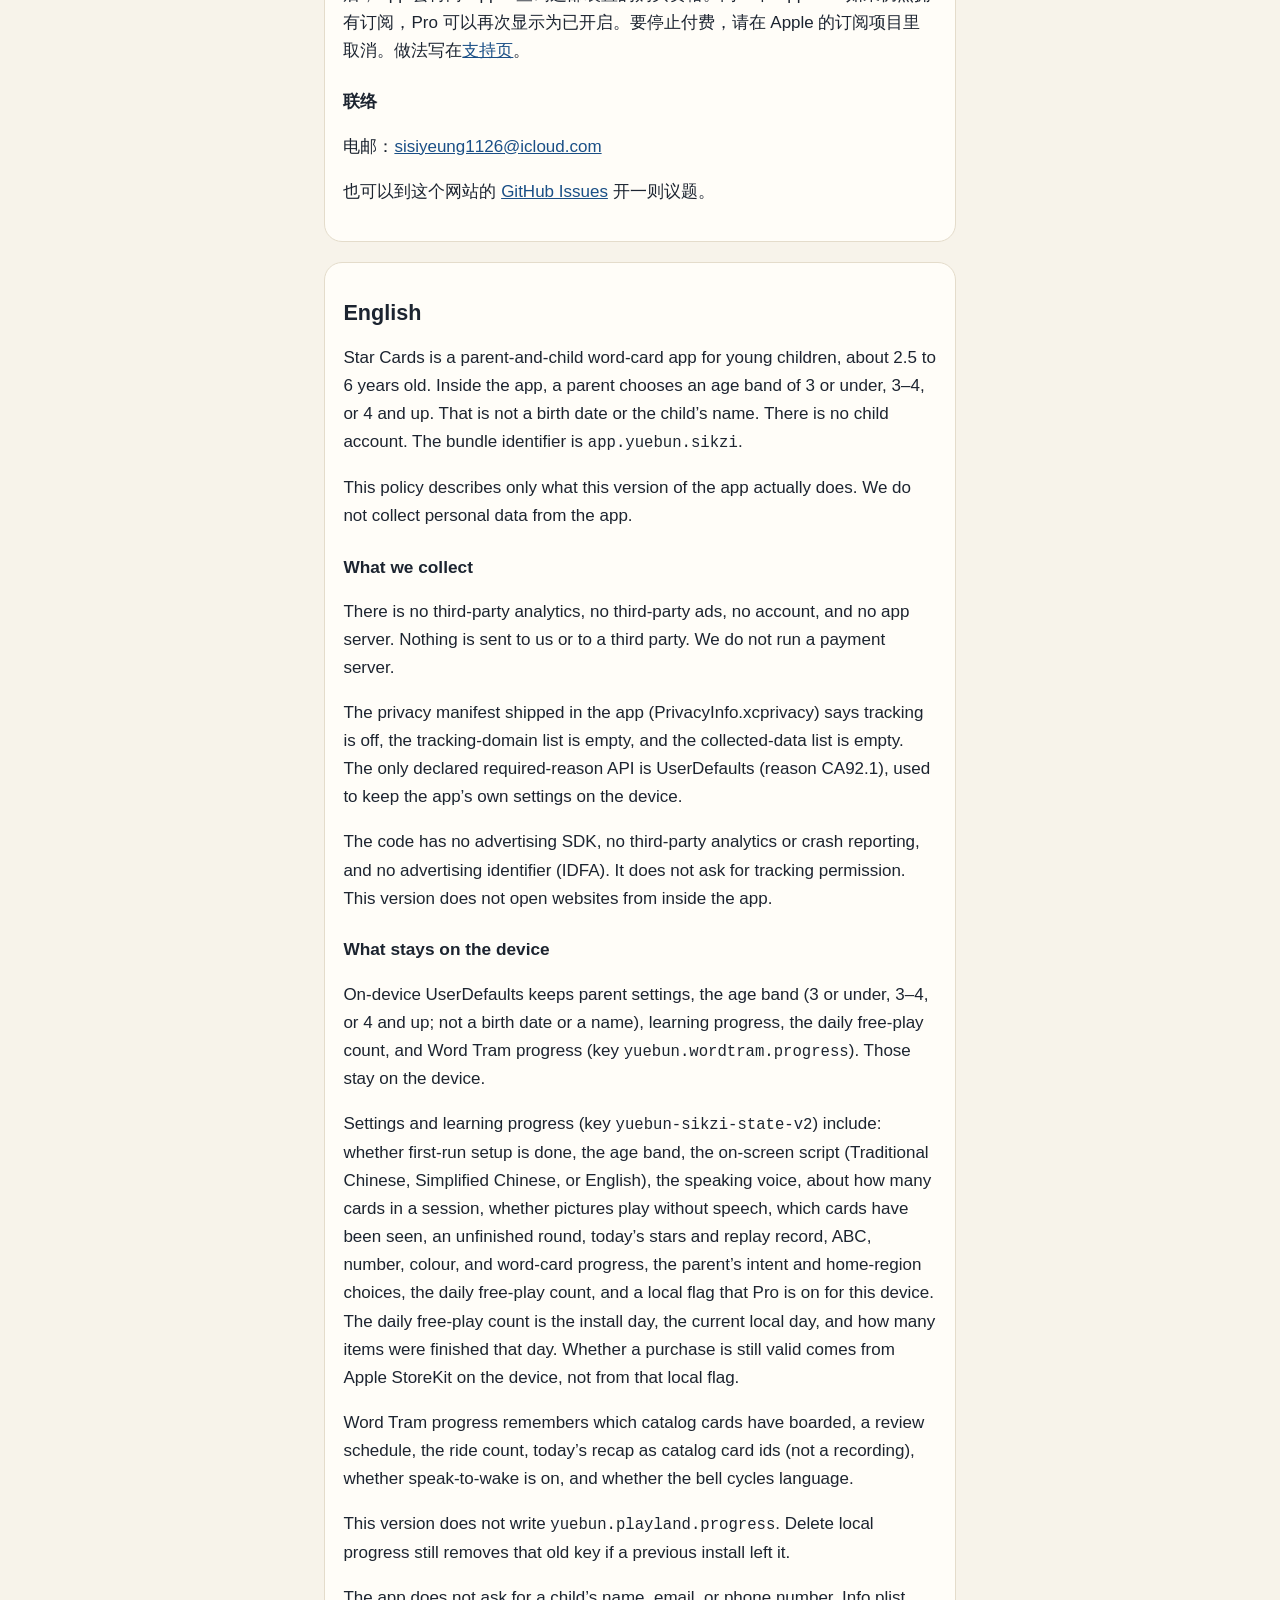
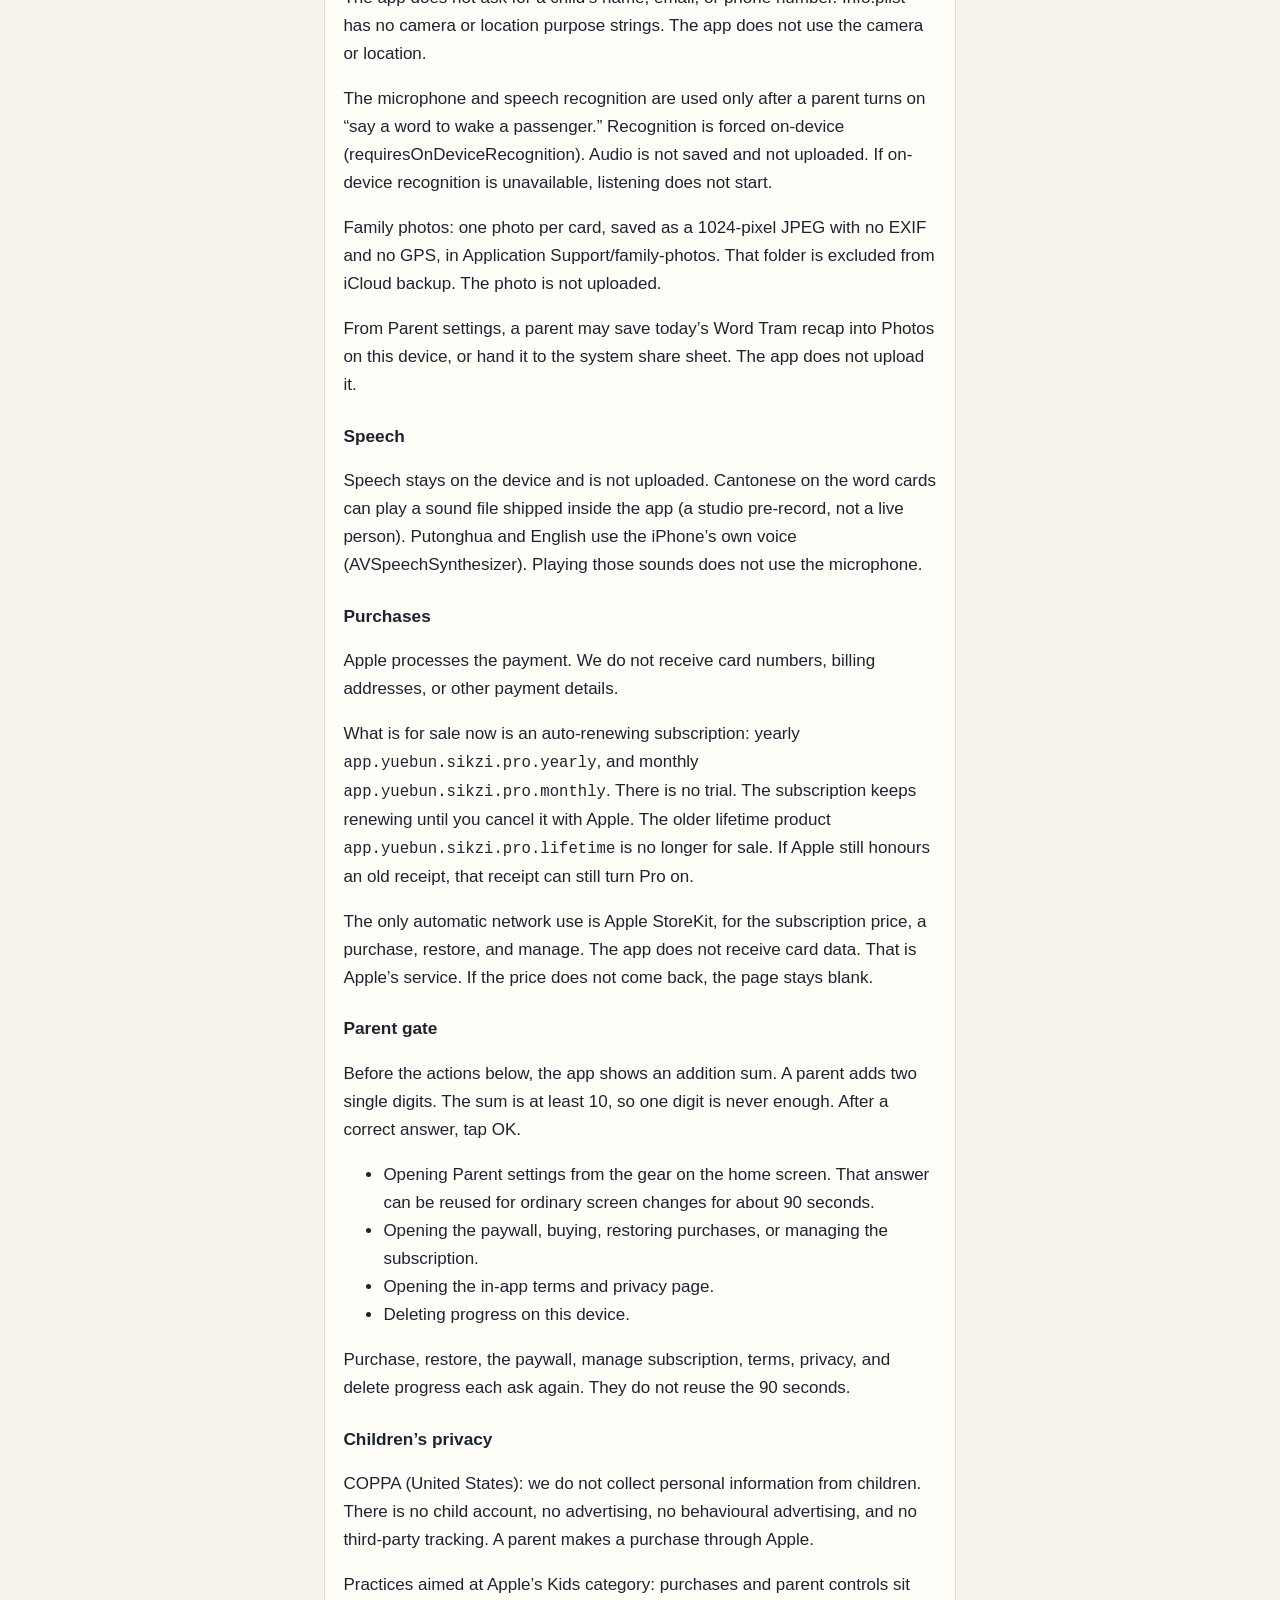
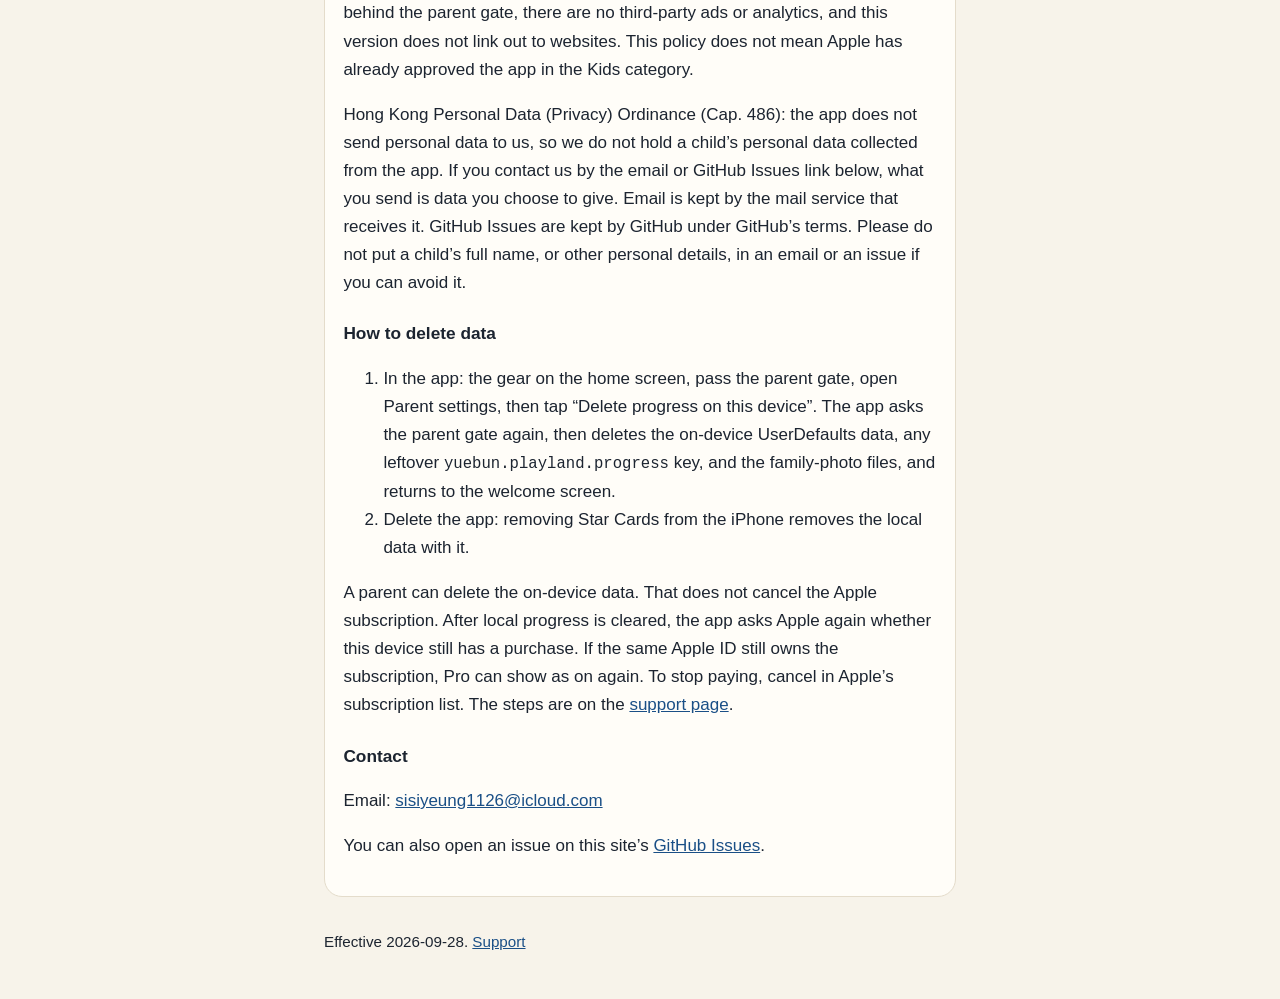
==== commit fd63bbda: "docs: correct on-device storage and age bands" ====
--- a/privacy.html
+++ b/privacy.html
@@ -12,7 +12,7 @@
     <header>
       <p class="kicker"><a href="index.html">Star Cards</a> · app.yuebun.sikzi</p>
       <h1>私隱政策 · 隐私政策 · Privacy</h1>
-      <p>生效日期 · 生效日期 · Effective date: 2026-09-24</p>
+      <p>生效日期 · 生效日期 · Effective date: 2026-09-28</p>
       <nav class="lang" aria-label="Languages">
         <a href="#zh-Hant">繁體中文</a>
         <a href="#zh-Hans">简体中文</a>
@@ -23,28 +23,31 @@
 
     <article id="zh-Hant" lang="zh-Hant">
       <h2>繁體中文</h2>
-      <p>Star Cards（繁星字卡）是給小朋友用的親子認字 App，對象大約 2.5 至 6 歲。App 裡家長可選的年齡是 3–4 歲、4–5 歲或 5–6 歲。沒有兒童帳號。套件識別碼是 <code>app.yuebun.sikzi</code>。</p>
+      <p>Star Cards（繁星字卡）是給小朋友用的親子認字 App，對象大約 2.5 至 6 歲。App 裡家長可選的年齡是 3 歲或以下、3–4 歲，或 4 歲以上。這不是出生日期，也不是小朋友的姓名。沒有兒童帳號。套件識別碼是 <code>app.yuebun.sikzi</code>。</p>
       <p>這份政策只描述這個版本的程式實際做的事。我們不從這款 App 收集個人資料。</p>
 
       <h3>我們收集什麼</h3>
-      <p>進度、設定和語音都不會傳到我們。我們沒有帳號系統，也沒有自己的 App 伺服器或付款伺服器。</p>
+      <p>沒有第三方分析，沒有第三方廣告，沒有帳號，也沒有 App 伺服器。沒有任何資料傳給我們，也沒有傳給第三方。我們沒有付款伺服器。</p>
       <p>隨 App 附上的私隱清單（PrivacyInfo.xcprivacy）寫明：不追蹤、追蹤網域是空的、收集的資料類型是空的。唯一申報的必要原因 API 是 UserDefaults（原因 CA92.1），用來把 App 自己的設定存在這部裝置。</p>
       <p>程式裡沒有廣告 SDK、沒有第三方分析或崩潰回報、沒有廣告識別碼（IDFA），也不會要求追蹤許可。這個版本不會從 App 裡打開網站。</p>
 
       <h3>只存在這部裝置的資料</h3>
-      <p>資料只寫入這部 iPhone 的 UserDefaults。App 不會把進度寫成要上傳的檔案。程式只會讀取已經包在 App 裡的圖片和聲音，用來顯示和播放。</p>
-      <p>設定與學習進度（鍵名 <code>yuebun-sikzi-state-v2</code>）包括：是否完成第一次設定、年齡段、畫面文字（繁體、簡體或英文）、朗讀語音、每次大約玩幾張、是否只看圖不朗讀、看過哪些字、未完成的一局、今日星星和重玩紀錄、ABC 與數字進度、家長選擇的意向和所在地區，以及這部裝置上 Pro 是否已開的本地標記。購買是否仍然有效，以這部裝置上的 Apple StoreKit 為準，不是以那個本地標記為準。</p>
-      <p>樂園進度（鍵名 <code>yuebun.playland.progress</code>）包括：貼紙數目、音樂開關，以及已收集的貼紙卡。</p>
-      <p>App 不會詢問兒童的姓名、電郵或電話。Info.plist 沒有相機或定位的用途說明。App 不用相機或定位。麥克風只在家長開啟「講個字叫醒乘客」之後使用；聲音留在這部裝置，不會上傳。</p>
-      <p>家人相片只存喺呢部機，唔會上傳。</p>
+      <p>這部 iPhone 的 UserDefaults 記住家長設定、年齡段（3 歲或以下、3–4 歲，或 4 歲以上；不是出生日期，也不是姓名）、學習進度、每日免費題數，以及叮叮字字車進度（鍵名 <code>yuebun.wordtram.progress</code>）。這些都留在這部裝置。</p>
+      <p>設定與學習進度（鍵名 <code>yuebun-sikzi-state-v2</code>）包括：是否完成第一次設定、年齡段、畫面文字（繁體、簡體或英文）、朗讀語音、每次大約玩幾張、是否只看圖不朗讀、看過哪些字、未完成的一局、今日星星和重玩紀錄、ABC、數字、顏色和字卡進度、家長選擇的意向和所在地區、每日免費題數，以及這部裝置上 Pro 是否已開的本地標記。每日免費題數記的是安裝日、目前的本地日期，以及當天完成了多少項。購買是否仍然有效，以這部裝置上的 Apple StoreKit 為準，不是以那個本地標記為準。</p>
+      <p>叮叮字字車進度記住哪些目錄字卡已經上車、複習安排、搭過幾次、今天的小結（只是目錄字卡編號，不是錄音）、家長有沒有開啟「講個字叫醒乘客」，以及鈴鐺會不會輪換語言。</p>
+      <p>這個版本不會寫入 <code>yuebun.playland.progress</code>。如果以前的安裝留下這個鍵，刪除本機進度時仍然會清掉。</p>
+      <p>App 不會詢問兒童的姓名、電郵或電話。Info.plist 沒有相機或定位的用途說明。App 不用相機或定位。</p>
+      <p>咪高峰和語音辨識只在家長開啟「講個字叫醒乘客」之後使用。辨識強制在裝置上（requiresOnDeviceRecognition）。聲音不會儲存，也不會上傳。如果裝置上不能做離線辨識，就不會開始聆聽。</p>
+      <p>家人相片：一張家人卡一張相片。App 存成 1024 像素的 JPEG，沒有 EXIF，也沒有 GPS，放在 Application Support/family-photos。這個資料夾排除 iCloud 備份。相片不會上傳。</p>
+      <p>家長可以在家長設定把今天的叮叮字字車小結存進這部裝置的相簿，或交給系統分享表。App 不會上傳。</p>
 
       <h3>語音</h3>
-      <p>朗讀在裝置上完成，不會上傳。字卡粵語可以播放包在 App 裡的預錄聲音檔（工作室合成，不是現場人聲）。普通話和英語使用 iPhone 自己的語音（AVSpeechSynthesizer）。沒有預錄檔的樂園句子也用裝置語音。</p>
+      <p>朗讀在裝置上完成，不會上傳。字卡粵語可以播放包在 App 裡的預錄聲音檔（工作室合成，不是現場人聲）。普通話和英語使用 iPhone 自己的語音（AVSpeechSynthesizer）。播放這些聲音不會用咪高峰。</p>
 
       <h3>購買</h3>
       <p>付款由 Apple 處理。我們收不到信用卡號碼、帳單地址或其他付款資料。</p>
       <p>現正發售的是自動續訂：一年 <code>app.yuebun.sikzi.pro.yearly</code>，一個月 <code>app.yuebun.sikzi.pro.monthly</code>。沒有試用。訂閱會一直續期，直到你在 Apple 取消。舊的終身產品 <code>app.yuebun.sikzi.pro.lifetime</code> 已不再發售；如果 Apple 仍然承認舊收據，該收據仍然可以開啟 Pro。</p>
-      <p>向 App Store 詢問價錢、完成購買、還原購買，或打開訂閱管理時，裝置會跟 Apple 通訊。那是 Apple 的服務。價錢問不到時，畫面留空。</p>
+      <p>唯一會自動連網的是 Apple 的 StoreKit，用來查訂閱價錢、完成購買、還原購買，以及打開訂閱管理。App 收不到付款卡資料。那是 Apple 的服務。價錢問不到時，畫面留空。</p>
 
       <h3>家長閘</h3>
       <p>以下動作之前，App 會先出一條加法，要家長算出兩個一位數的和。這個和至少是 10，所以只輸入一個數字不會通過。答對後要按 OK。</p>
@@ -63,10 +66,10 @@
 
       <h3>怎樣刪除資料</h3>
       <ol>
-        <li>在 App 裡：主頁齒輪、通過家長閘、打開家長設定，再按「刪除本機進度」。App 會再問一次家長閘，然後清除上面兩組本機資料，並回到歡迎畫面。</li>
+        <li>在 App 裡：主頁齒輪、通過家長閘、打開家長設定，再按「刪除本機進度」。App 會再問一次家長閘，然後刪除本機的 UserDefaults 資料、任何留下的 <code>yuebun.playland.progress</code>，以及家人相片檔，並回到歡迎畫面。</li>
         <li>刪除 App：從 iPhone 刪除 Star Cards，本機資料會隨 App 一起刪除。</li>
       </ol>
-      <p>刪除進度或刪除 App 都不會取消 Apple 訂閱。清除本機進度之後，App 會再向 Apple 查詢這部裝置的購買資格。同一個 Apple ID 如果仍然擁有訂閱，Pro 可以再次顯示為已開啟。要停止付費，請在 Apple 的訂閱項目裡取消。做法寫在<a href="support.html#zh-Hant">支援頁</a>。</p>
+      <p>家長可以刪除這部裝置上的資料。這不會取消 Apple 訂閱。清除本機進度之後，App 會再向 Apple 查詢這部裝置的購買資格。同一個 Apple ID 如果仍然擁有訂閱，Pro 可以再次顯示為已開啟。要停止付費，請在 Apple 的訂閱項目裡取消。做法寫在<a href="support.html#zh-Hant">支援頁</a>。</p>
 
       <h3>聯絡</h3>
       <p>電郵：<a href="mailto:sisiyeung1126@icloud.com">sisiyeung1126@icloud.com</a></p>
@@ -75,28 +78,31 @@
 
     <article id="zh-Hans" lang="zh-Hans">
       <h2>简体中文</h2>
-      <p>Star Cards（繁星字卡）是给孩子使用的亲子认字 App，对象大约 2.5 至 6 岁。App 里家长可选的年龄是 3–4 岁、4–5 岁或 5–6 岁。没有儿童账号。套装标识是 <code>app.yuebun.sikzi</code>。</p>
+      <p>Star Cards（繁星字卡）是给孩子使用的亲子认字 App，对象大约 2.5 至 6 岁。App 里家长可选的年龄是 3 岁或以下、3–4 岁，或 4 岁以上。这不是出生日期，也不是孩子的姓名。没有儿童账号。套装标识是 <code>app.yuebun.sikzi</code>。</p>
       <p>这份政策只描述这个版本的程序实际做的事。我们不从这款 App 收集个人资料。</p>
 
       <h3>我们收集什么</h3>
-      <p>进度、设定和语音都不会传到我们这里。我们没有账号系统，也没有自己的 App 服务器或付款服务器。</p>
+      <p>没有第三方分析，没有第三方广告，没有账号，也没有 App 服务器。没有任何资料传给我们，也没有传给第三方。我们没有付款服务器。</p>
       <p>随 App 附上的隐私清单（PrivacyInfo.xcprivacy）写明：不追踪、追踪域名是空的、收集的数据类型是空的。唯一申报的必要原因 API 是 UserDefaults（原因 CA92.1），用来把 App 自己的设定存在这部装置。</p>
       <p>程序里没有广告 SDK、没有第三方分析或崩溃报告、没有广告标识符（IDFA），也不会要求追踪许可。这个版本不会从 App 里打开网站。</p>
 
       <h3>只存在这部装置的数据</h3>
-      <p>数据只写入这部 iPhone 的 UserDefaults。App 不会把进度写成要上传的文件。程序只会读取已经包在 App 里的图片和声音，用来显示和播放。</p>
-      <p>设定与学习进度（键名 <code>yuebun-sikzi-state-v2</code>）包括：是否完成第一次设定、年龄段、画面文字（繁体、简体或英文）、朗读语音、每次大约玩几张、是否只看图不朗读、看过哪些字、未完成的一局、今日星星和重玩记录、ABC 与数字进度、家长选择的意向和所在地区，以及这部装置上 Pro 是否已开的本地标记。购买是否仍然有效，以这部装置上的 Apple StoreKit 为准，不以那个本地标记为准。</p>
-      <p>乐园进度（键名 <code>yuebun.playland.progress</code>）包括：贴纸数目、音乐开关，以及已收集的贴纸卡。</p>
-      <p>App 不会询问孩子的姓名、电邮或电话。Info.plist 没有相机或定位的用途说明。App 不用相机或定位。麦克风只在家长打开「说个字叫醒乘客」之后使用；声音留在这台设备上，不会上传。</p>
-      <p>家人相片只保存在这台设备上，不会上传。</p>
+      <p>这部 iPhone 的 UserDefaults 记住家长设定、年龄段（3 岁或以下、3–4 岁，或 4 岁以上；不是出生日期，也不是姓名）、学习进度、每日免费题数，以及叮叮字字车进度（键名 <code>yuebun.wordtram.progress</code>）。这些都留在这部装置。</p>
+      <p>设定与学习进度（键名 <code>yuebun-sikzi-state-v2</code>）包括：是否完成第一次设定、年龄段、画面文字（繁体、简体或英文）、朗读语音、每次大约玩几张、是否只看图不朗读、看过哪些字、未完成的一局、今日星星和重玩记录、ABC、数字、颜色和字卡进度、家长选择的意向和所在地区、每日免费题数，以及这部装置上 Pro 是否已开的本地标记。每日免费题数记的是安装日、目前的本地日期，以及当天完成了多少项。购买是否仍然有效，以这部装置上的 Apple StoreKit 为准，不以那个本地标记为准。</p>
+      <p>叮叮字字车进度记住哪些目录字卡已经上车、复习安排、搭过几次、今天的小结（只是目录字卡编号，不是录音）、家长有没有打开「说个字叫醒乘客」，以及铃铛会不会轮换语言。</p>
+      <p>这个版本不会写入 <code>yuebun.playland.progress</code>。如果以前的安装留下这个键，删除本机进度时仍然会清掉。</p>
+      <p>App 不会询问孩子的姓名、电邮或电话。Info.plist 没有相机或定位的用途说明。App 不用相机或定位。</p>
+      <p>麦克风和语音识别只在家长打开「说个字叫醒乘客」之后使用。识别强制在装置上（requiresOnDeviceRecognition）。声音不会保存，也不会上传。如果装置上不能做离线识别，就不会开始聆听。</p>
+      <p>家人相片：一张家人卡一张相片。App 存成 1024 像素的 JPEG，没有 EXIF，也没有 GPS，放在 Application Support/family-photos。这个文件夹排除 iCloud 备份。相片不会上传。</p>
+      <p>家长可以在家长设定把今天的叮叮字字车小结存进这部装置的相册，或交给系统分享表。App 不会上传。</p>
 
       <h3>语音</h3>
-      <p>朗读在装置上完成，不会上传。字卡粤语可以播放包在 App 里的预录声音文件（工作室合成，不是现场人声）。普通话和英语使用 iPhone 自己的语音（AVSpeechSynthesizer）。没有预录文件的乐园句子也用装置语音。</p>
+      <p>朗读在装置上完成，不会上传。字卡粤语可以播放包在 App 里的预录声音文件（工作室合成，不是现场人声）。普通话和英语使用 iPhone 自己的语音（AVSpeechSynthesizer）。播放这些声音不会用麦克风。</p>
 
       <h3>购买</h3>
       <p>付款由 Apple 处理。我们收不到信用卡号码、账单地址或其他付款资料。</p>
       <p>现在发售的是自动续订：一年 <code>app.yuebun.sikzi.pro.yearly</code>，一个月 <code>app.yuebun.sikzi.pro.monthly</code>。没有试用。订阅会一直续期，直到你在 Apple 取消。旧的终身产品 <code>app.yuebun.sikzi.pro.lifetime</code> 已不再发售；如果 Apple 仍然承认旧收据，该收据仍然可以开启 Pro。</p>
-      <p>向 App Store 询问价钱、完成购买、恢复购买，或打开订阅管理时，装置会跟 Apple 通信。那是 Apple 的服务。价钱问不到时，画面留空。</p>
+      <p>唯一会自动联网的是 Apple 的 StoreKit，用来查订阅价钱、完成购买、恢复购买，以及打开订阅管理。App 收不到付款卡资料。那是 Apple 的服务。价钱问不到时，画面留空。</p>
 
       <h3>家长闸</h3>
       <p>以下动作之前，App 会先出一道加法，要家长算出两个一位数的和。这个和至少是 10，所以只输入一个数字不会通过。答对后要按 OK。</p>
@@ -115,10 +121,10 @@
 
       <h3>怎样删除数据</h3>
       <ol>
-        <li>在 App 里：主页齿轮、通过家长闸、打开家长设定，再按「删除本机进度」。App 会再问一次家长闸，然后清除上面两组本机数据，并回到欢迎画面。</li>
+        <li>在 App 里：主页齿轮、通过家长闸、打开家长设定，再按「删除本机进度」。App 会再问一次家长闸，然后删除本机的 UserDefaults 数据、任何留下的 <code>yuebun.playland.progress</code>，以及家人相片文件，并回到欢迎画面。</li>
         <li>删除 App：从 iPhone 删除 Star Cards，本机数据会随 App 一起删除。</li>
       </ol>
-      <p>删除进度或删除 App 都不会取消 Apple 订阅。清除本机进度之后，App 会再向 Apple 查询这部装置的购买资格。同一个 Apple ID 如果仍然拥有订阅，Pro 可以再次显示为已开启。要停止付费，请在 Apple 的订阅项目里取消。做法写在<a href="support.html#zh-Hans">支持页</a>。</p>
+      <p>家长可以删除这部装置上的数据。这不会取消 Apple 订阅。清除本机进度之后，App 会再向 Apple 查询这部装置的购买资格。同一个 Apple ID 如果仍然拥有订阅，Pro 可以再次显示为已开启。要停止付费，请在 Apple 的订阅项目里取消。做法写在<a href="support.html#zh-Hans">支持页</a>。</p>
 
       <h3>联络</h3>
       <p>电邮：<a href="mailto:sisiyeung1126@icloud.com">sisiyeung1126@icloud.com</a></p>
@@ -127,28 +133,31 @@
 
     <article id="en" lang="en">
       <h2>English</h2>
-      <p>Star Cards is a parent-and-child word-card app for young children, about 2.5 to 6 years old. Inside the app, a parent chooses an age band of 3–4, 4–5, or 5–6. There is no child account. The bundle identifier is <code>app.yuebun.sikzi</code>.</p>
+      <p>Star Cards is a parent-and-child word-card app for young children, about 2.5 to 6 years old. Inside the app, a parent chooses an age band of 3 or under, 3–4, or 4 and up. That is not a birth date or the child’s name. There is no child account. The bundle identifier is <code>app.yuebun.sikzi</code>.</p>
       <p>This policy describes only what this version of the app actually does. We do not collect personal data from the app.</p>
 
       <h3>What we collect</h3>
-      <p>Progress, settings, and speech are not sent to us. We do not run accounts, an app server, or a payment server.</p>
+      <p>There is no third-party analytics, no third-party ads, no account, and no app server. Nothing is sent to us or to a third party. We do not run a payment server.</p>
       <p>The privacy manifest shipped in the app (PrivacyInfo.xcprivacy) says tracking is off, the tracking-domain list is empty, and the collected-data list is empty. The only declared required-reason API is UserDefaults (reason CA92.1), used to keep the app’s own settings on the device.</p>
       <p>The code has no advertising SDK, no third-party analytics or crash reporting, and no advertising identifier (IDFA). It does not ask for tracking permission. This version does not open websites from inside the app.</p>
 
       <h3>What stays on the device</h3>
-      <p>Data is written only to UserDefaults on that iPhone. The app does not save progress as a file to upload. It only reads pictures and sounds that are already inside the app, so it can show and play them.</p>
-      <p>Settings and learning progress (key <code>yuebun-sikzi-state-v2</code>) include: whether first-run setup is done, the age band, the on-screen script (Traditional Chinese, Simplified Chinese, or English), the speaking voice, about how many cards in a session, whether pictures play without speech, which cards have been seen, an unfinished round, today’s stars and replay record, ABC and number progress, the parent’s intent and home-region choices, and a local flag that Pro is on for this device. Whether a purchase is still valid comes from Apple StoreKit on the device, not from that local flag.</p>
-      <p>Playland progress (key <code>yuebun.playland.progress</code>) includes the sticker count, the music switch, and which sticker cards have been collected.</p>
-      <p>The app does not ask for a child’s name, email, or phone number. Info.plist has no camera or location purpose strings. The app does not use the camera or location. The microphone is used only after a parent turns speak-to-wake on. Audio stays on the device and nothing is uploaded.</p>
-      <p>Family photos stay on this device and are not uploaded.</p>
+      <p>On-device UserDefaults keeps parent settings, the age band (3 or under, 3–4, or 4 and up; not a birth date or a name), learning progress, the daily free-play count, and Word Tram progress (key <code>yuebun.wordtram.progress</code>). Those stay on the device.</p>
+      <p>Settings and learning progress (key <code>yuebun-sikzi-state-v2</code>) include: whether first-run setup is done, the age band, the on-screen script (Traditional Chinese, Simplified Chinese, or English), the speaking voice, about how many cards in a session, whether pictures play without speech, which cards have been seen, an unfinished round, today’s stars and replay record, ABC, number, colour, and word-card progress, the parent’s intent and home-region choices, the daily free-play count, and a local flag that Pro is on for this device. The daily free-play count is the install day, the current local day, and how many items were finished that day. Whether a purchase is still valid comes from Apple StoreKit on the device, not from that local flag.</p>
+      <p>Word Tram progress remembers which catalog cards have boarded, a review schedule, the ride count, today’s recap as catalog card ids (not a recording), whether speak-to-wake is on, and whether the bell cycles language.</p>
+      <p>This version does not write <code>yuebun.playland.progress</code>. Delete local progress still removes that old key if a previous install left it.</p>
+      <p>The app does not ask for a child’s name, email, or phone number. Info.plist has no camera or location purpose strings. The app does not use the camera or location.</p>
+      <p>The microphone and speech recognition are used only after a parent turns on “say a word to wake a passenger.” Recognition is forced on-device (requiresOnDeviceRecognition). Audio is not saved and not uploaded. If on-device recognition is unavailable, listening does not start.</p>
+      <p>Family photos: one photo per card, saved as a 1024-pixel JPEG with no EXIF and no GPS, in Application Support/family-photos. That folder is excluded from iCloud backup. The photo is not uploaded.</p>
+      <p>From Parent settings, a parent may save today’s Word Tram recap into Photos on this device, or hand it to the system share sheet. The app does not upload it.</p>
 
       <h3>Speech</h3>
-      <p>Speech stays on the device and is not uploaded. Cantonese on the word cards can play a sound file shipped inside the app (a studio pre-record, not a live person). Putonghua and English use the iPhone’s own voice (AVSpeechSynthesizer). A Playland line without a bundled recording also uses the device voice.</p>
+      <p>Speech stays on the device and is not uploaded. Cantonese on the word cards can play a sound file shipped inside the app (a studio pre-record, not a live person). Putonghua and English use the iPhone’s own voice (AVSpeechSynthesizer). Playing those sounds does not use the microphone.</p>
 
       <h3>Purchases</h3>
       <p>Apple processes the payment. We do not receive card numbers, billing addresses, or other payment details.</p>
       <p>What is for sale now is an auto-renewing subscription: yearly <code>app.yuebun.sikzi.pro.yearly</code>, and monthly <code>app.yuebun.sikzi.pro.monthly</code>. There is no trial. The subscription keeps renewing until you cancel it with Apple. The older lifetime product <code>app.yuebun.sikzi.pro.lifetime</code> is no longer for sale. If Apple still honours an old receipt, that receipt can still turn Pro on.</p>
-      <p>When the app asks the App Store for a price, completes a purchase, restores a purchase, or opens subscription management, the device talks to Apple. That is Apple’s service. If the price does not come back, the page stays blank.</p>
+      <p>The only automatic network use is Apple StoreKit, for the subscription price, a purchase, restore, and manage. The app does not receive card data. That is Apple’s service. If the price does not come back, the page stays blank.</p>
 
       <h3>Parent gate</h3>
       <p>Before the actions below, the app shows an addition sum. A parent adds two single digits. The sum is at least 10, so one digit is never enough. After a correct answer, tap OK.</p>
@@ -167,10 +176,10 @@
 
       <h3>How to delete data</h3>
       <ol>
-        <li>In the app: the gear on the home screen, pass the parent gate, open Parent settings, then tap “Delete progress on this device”. The app asks the parent gate again, clears both local stores above, and returns to the welcome screen.</li>
+        <li>In the app: the gear on the home screen, pass the parent gate, open Parent settings, then tap “Delete progress on this device”. The app asks the parent gate again, then deletes the on-device UserDefaults data, any leftover <code>yuebun.playland.progress</code> key, and the family-photo files, and returns to the welcome screen.</li>
         <li>Delete the app: removing Star Cards from the iPhone removes the local data with it.</li>
       </ol>
-      <p>Deleting progress, or deleting the app, does not cancel an Apple subscription. After local progress is cleared, the app asks Apple again whether this device still has a purchase. If the same Apple ID still owns the subscription, Pro can show as on again. To stop paying, cancel in Apple’s subscription list. The steps are on the <a href="support.html#en">support page</a>.</p>
+      <p>A parent can delete the on-device data. That does not cancel the Apple subscription. After local progress is cleared, the app asks Apple again whether this device still has a purchase. If the same Apple ID still owns the subscription, Pro can show as on again. To stop paying, cancel in Apple’s subscription list. The steps are on the <a href="support.html#en">support page</a>.</p>
 
       <h3>Contact</h3>
       <p>Email: <a href="mailto:sisiyeung1126@icloud.com">sisiyeung1126@icloud.com</a></p>
@@ -178,7 +187,7 @@
     </article>
 
     <footer>
-      <p>Effective 2026-09-24. <a href="support.html">Support</a></p>
+      <p>Effective 2026-09-28. <a href="support.html">Support</a></p>
     </footer>
   </div>
 </body>
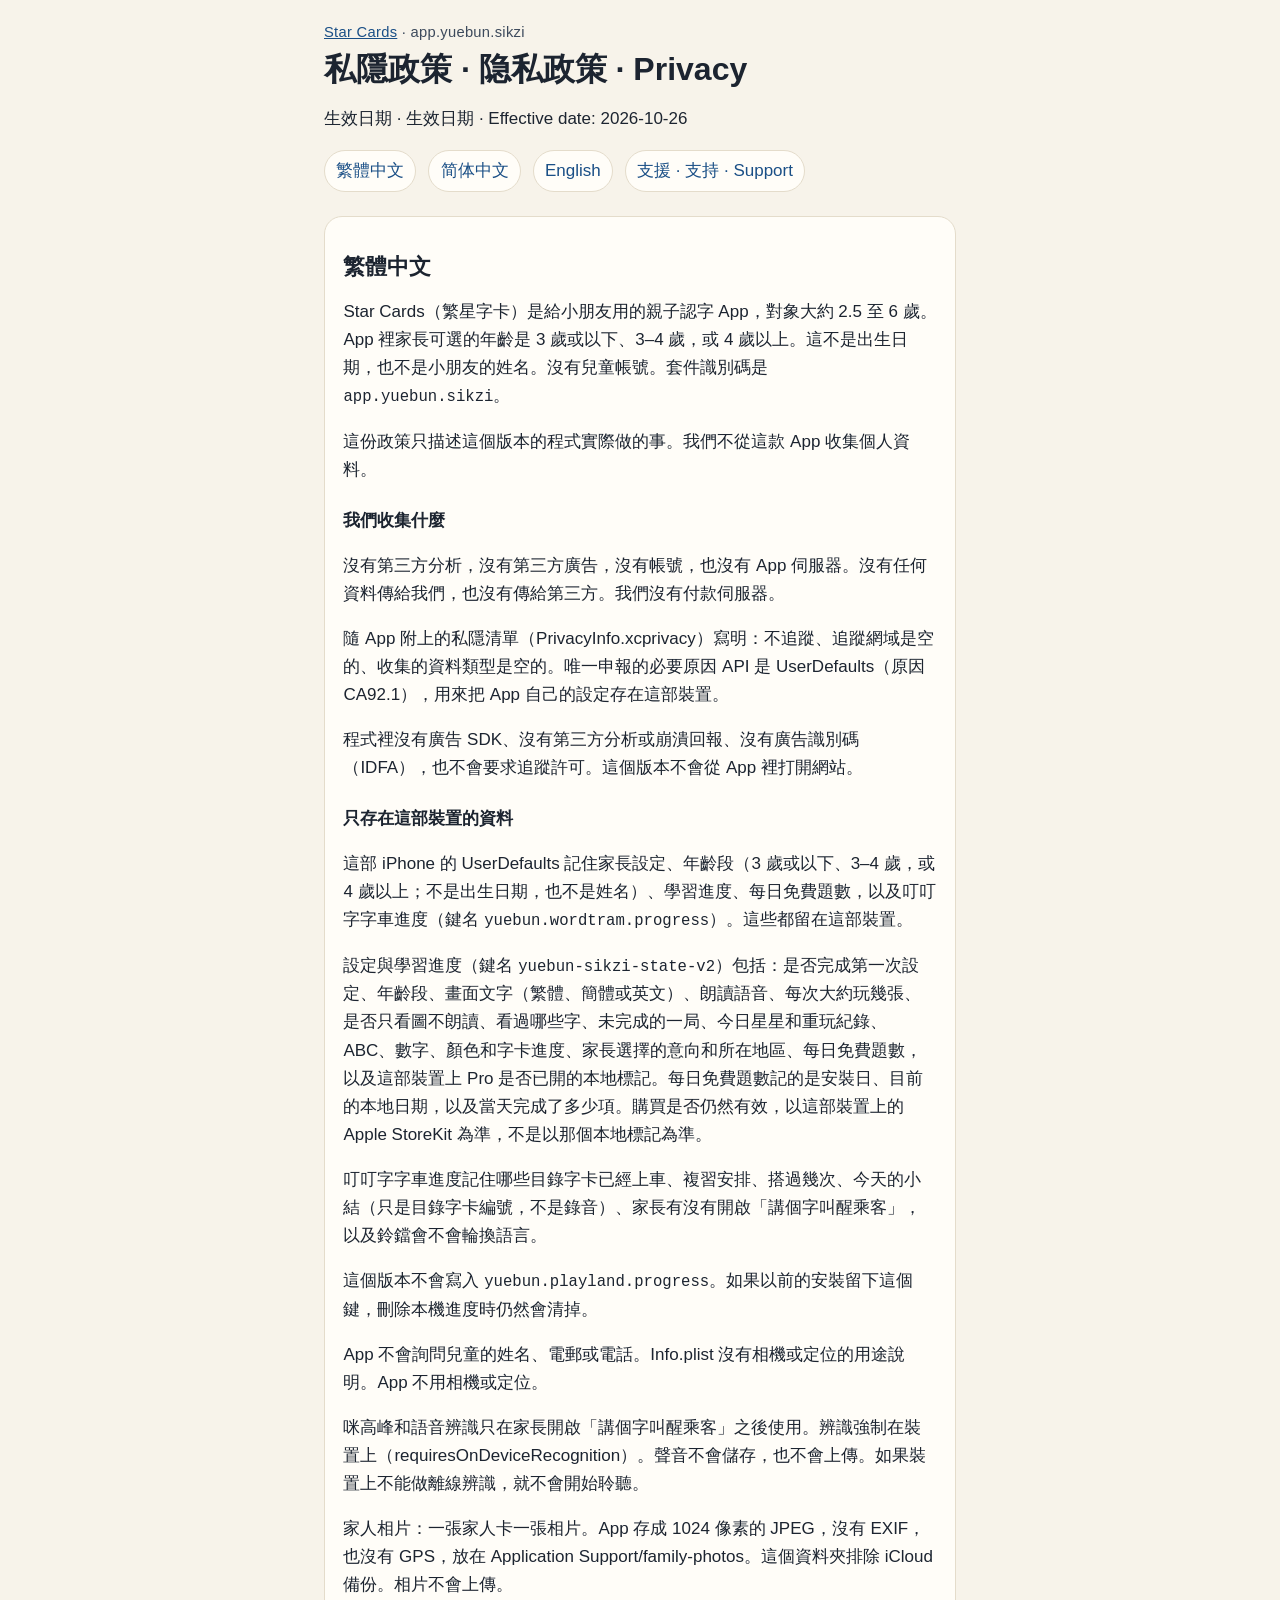
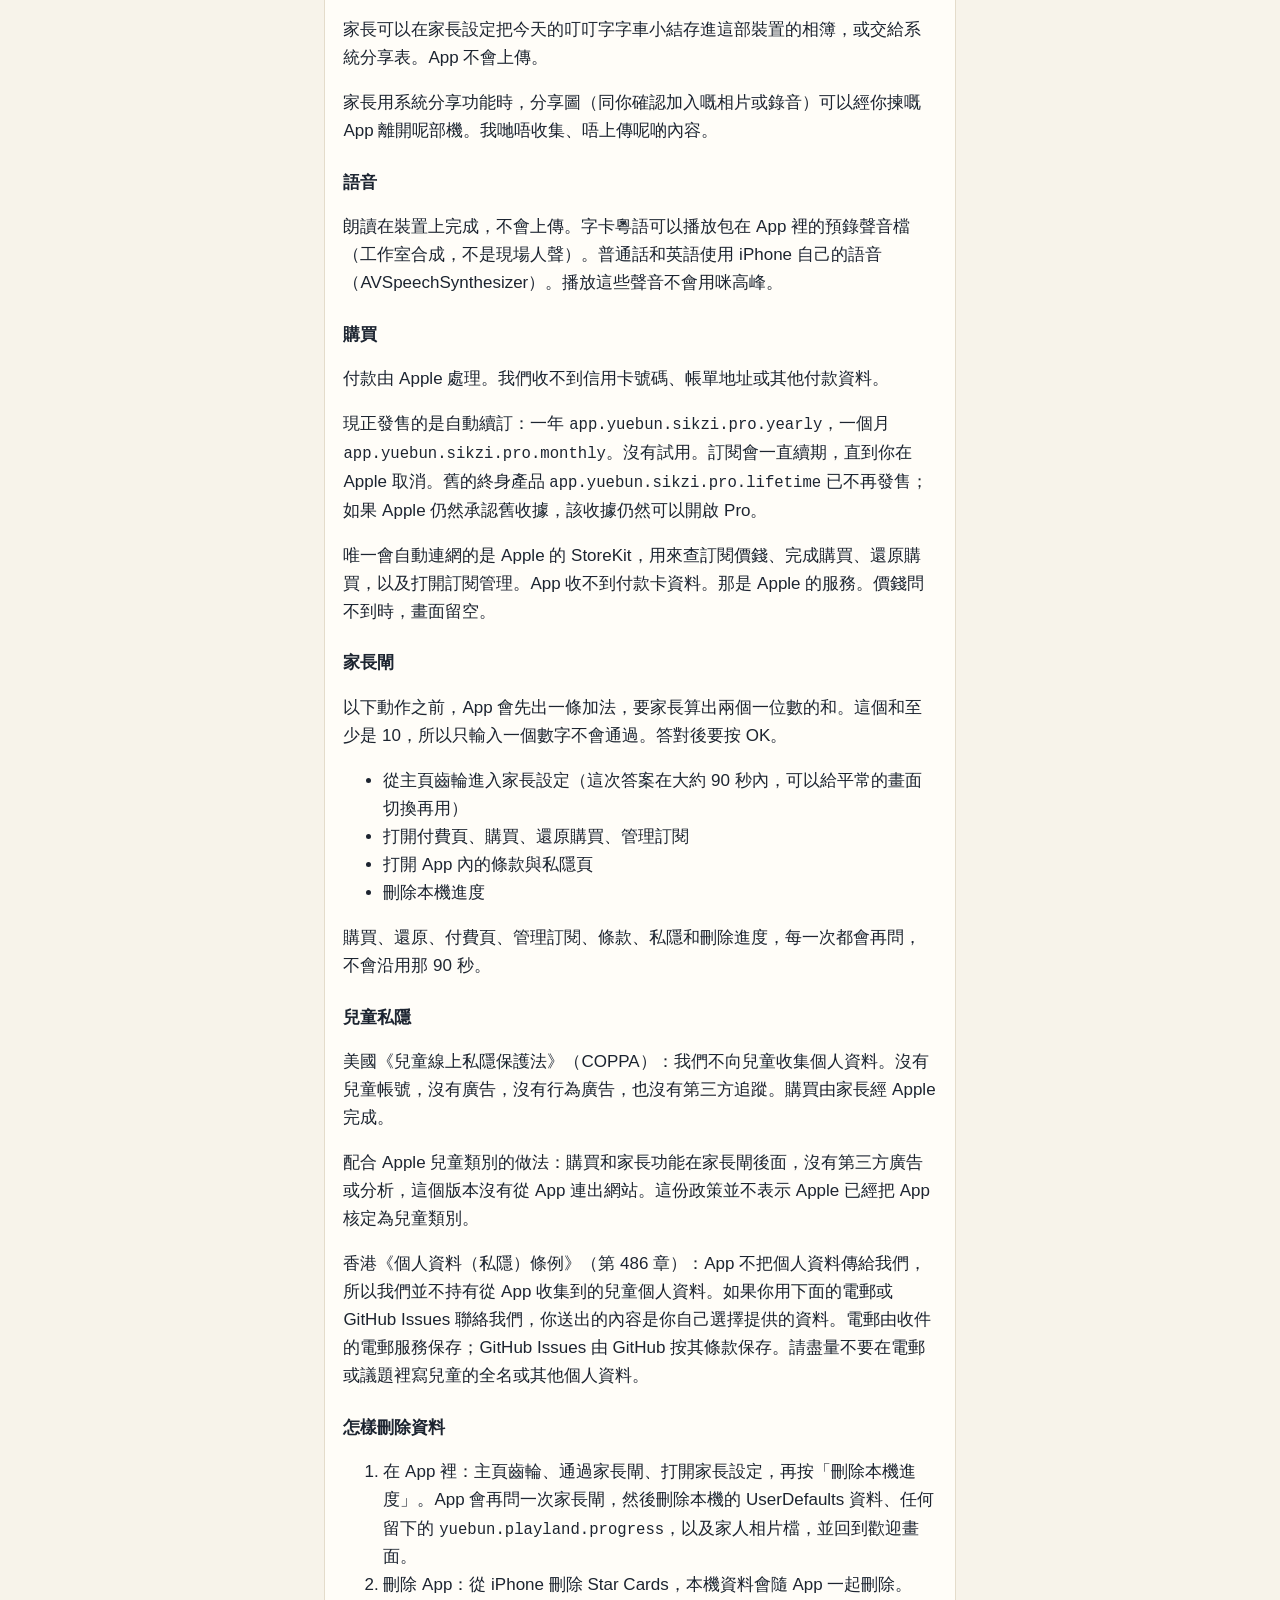
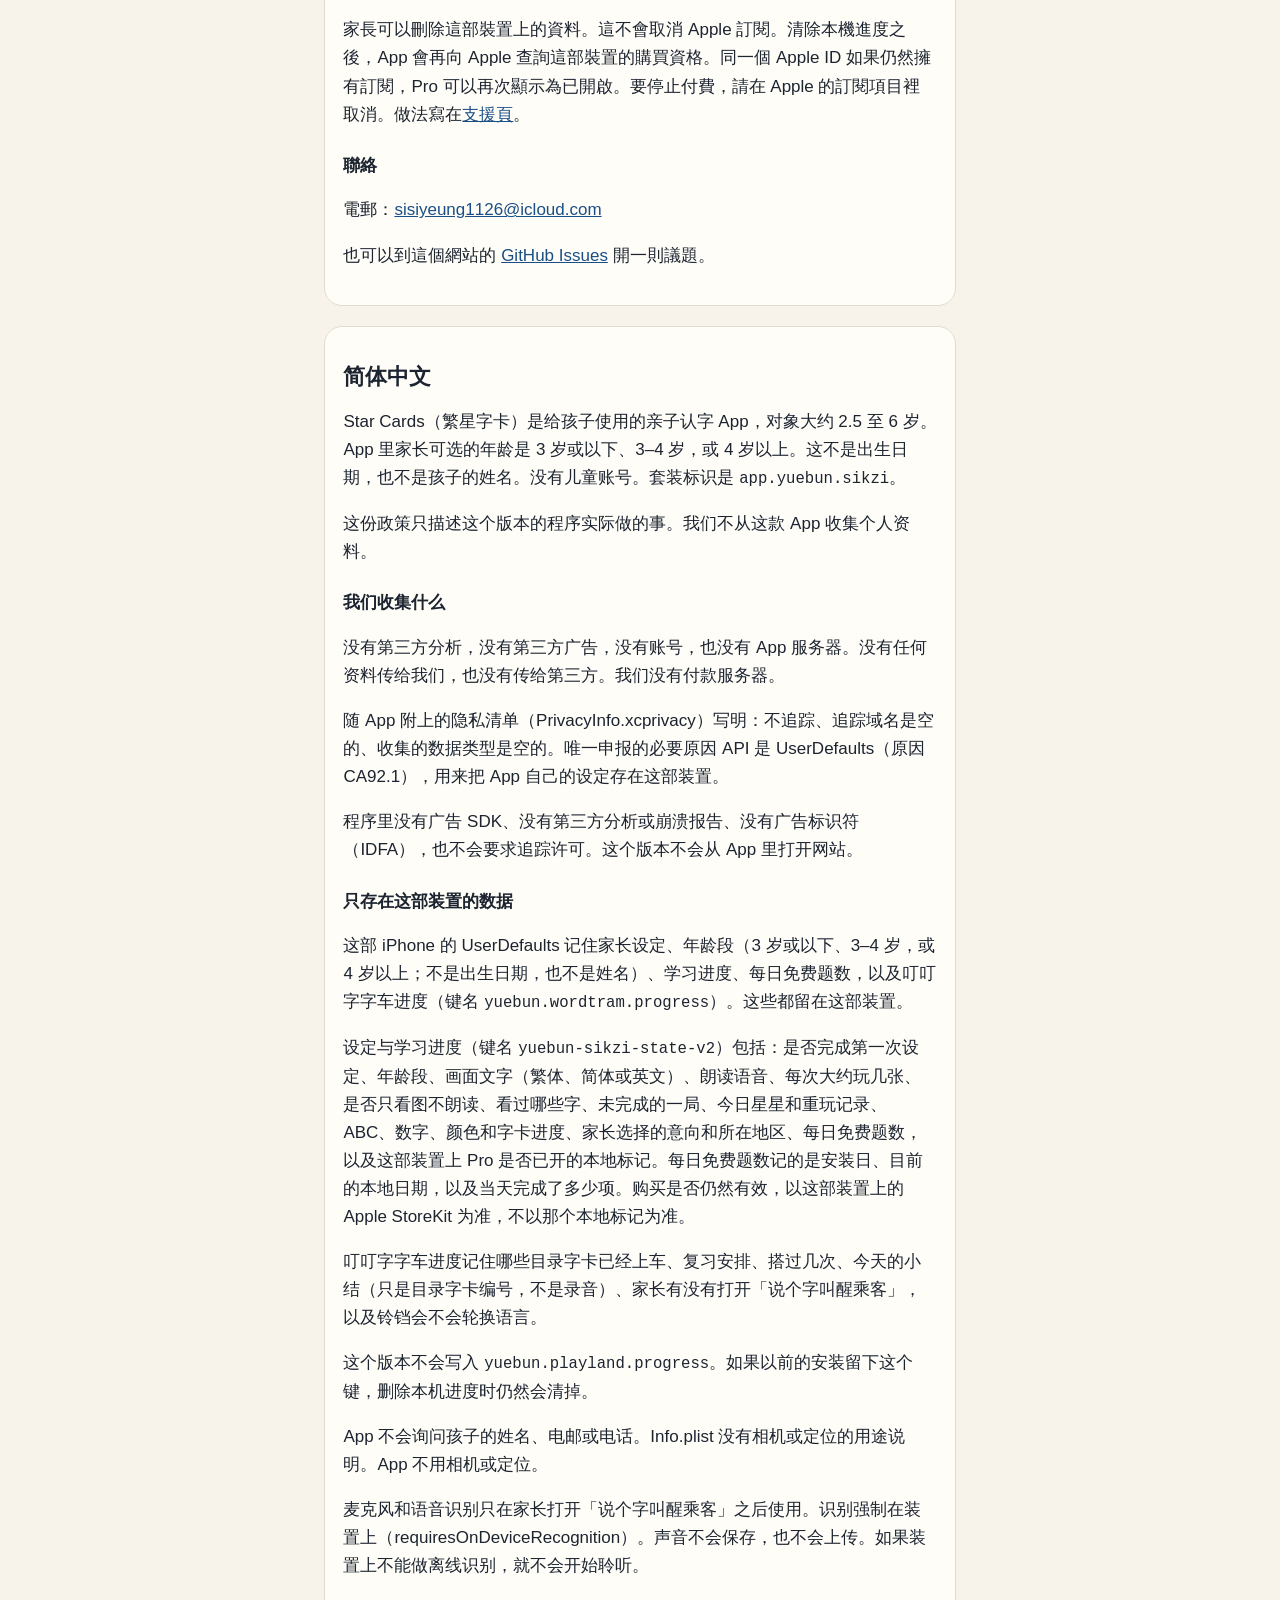
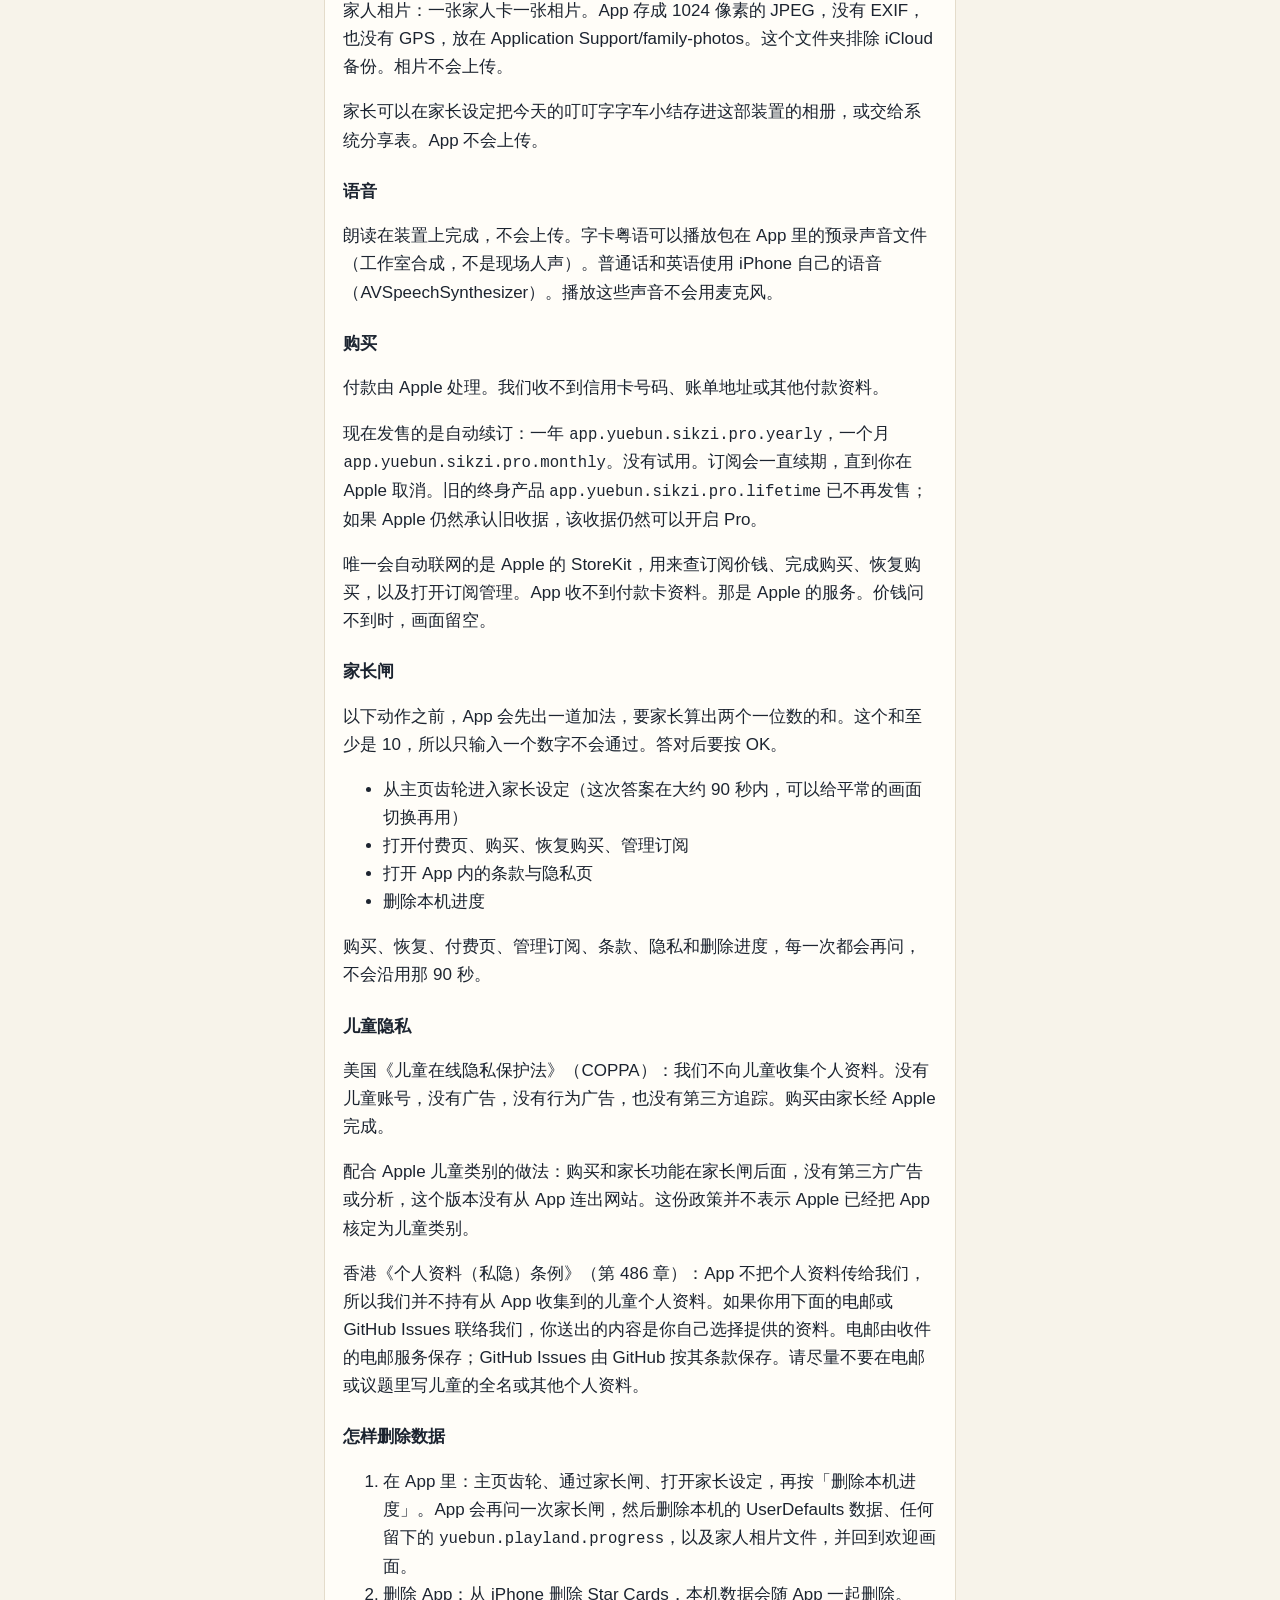
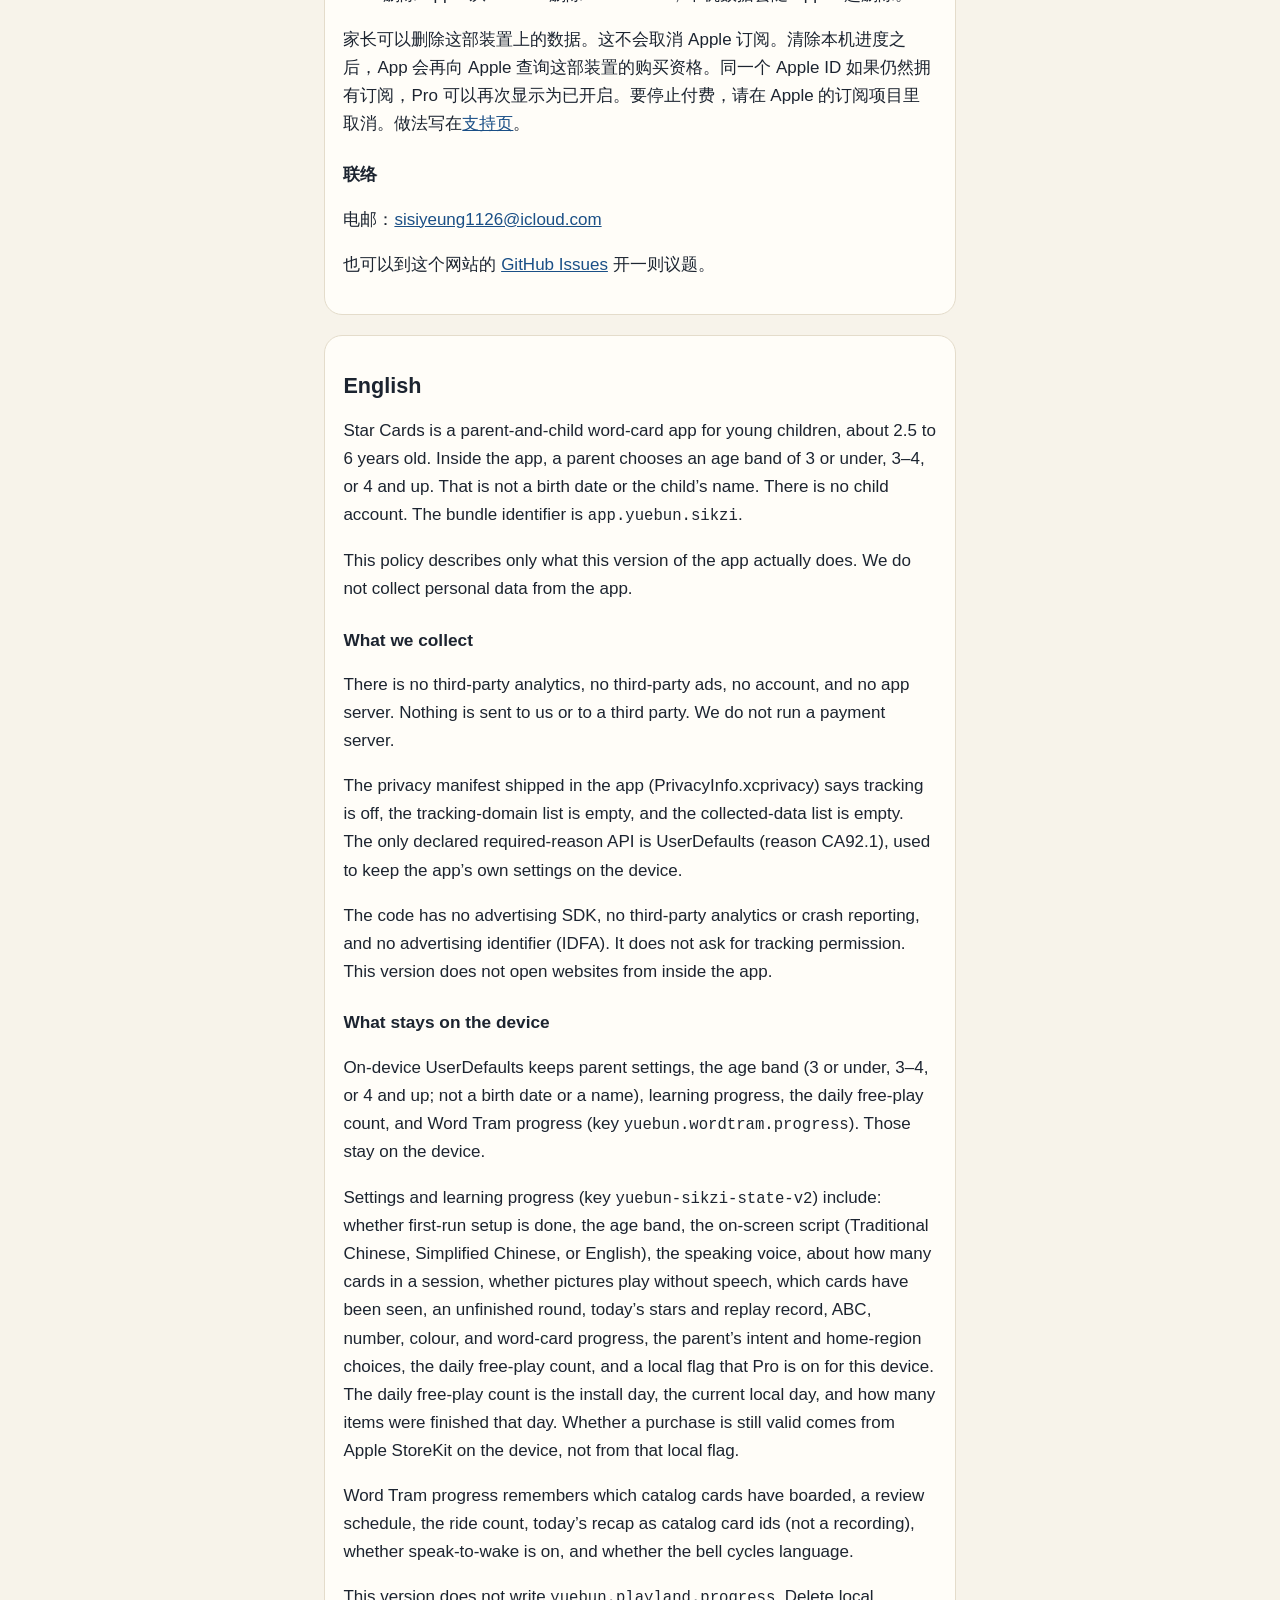
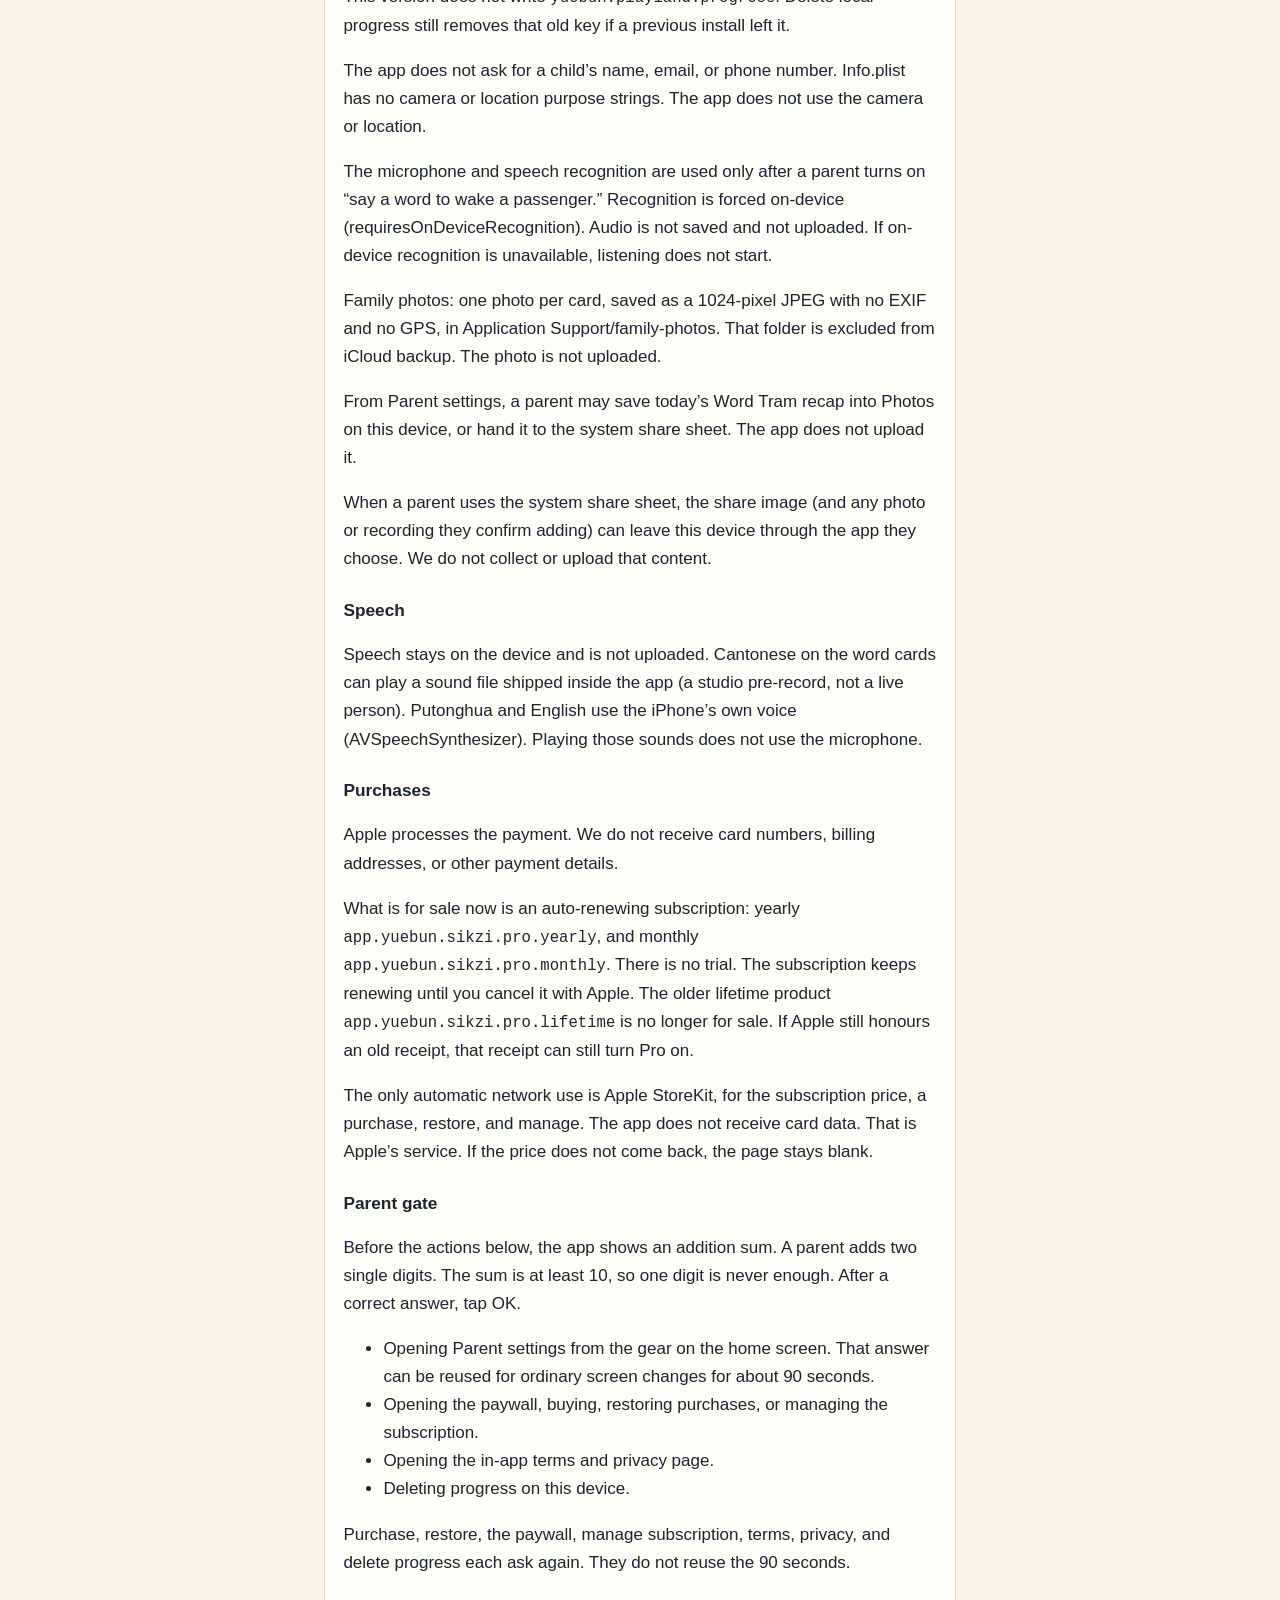
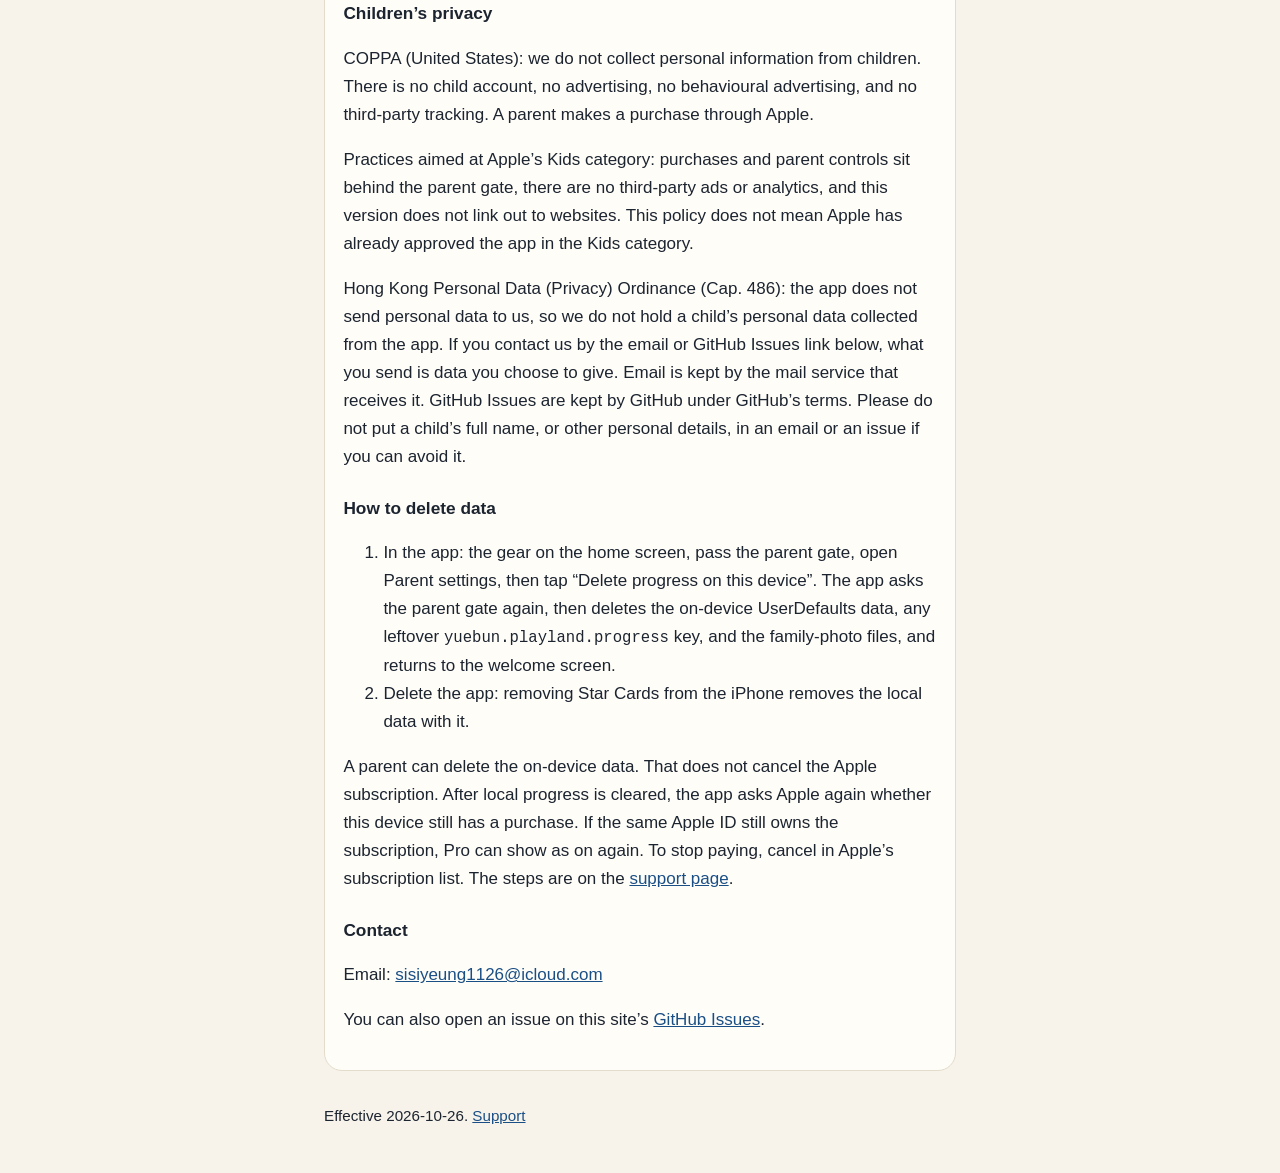
==== commit 7a3e3bba: "docs: state that system share can leave the device Add the approved Traditional Chinese and English " ====
--- a/privacy.html
+++ b/privacy.html
@@ -12,7 +12,7 @@
     <header>
       <p class="kicker"><a href="index.html">Star Cards</a> · app.yuebun.sikzi</p>
       <h1>私隱政策 · 隐私政策 · Privacy</h1>
-      <p>生效日期 · 生效日期 · Effective date: 2026-09-28</p>
+      <p>生效日期 · 生效日期 · Effective date: 2026-10-26</p>
       <nav class="lang" aria-label="Languages">
         <a href="#zh-Hant">繁體中文</a>
         <a href="#zh-Hans">简体中文</a>
@@ -40,6 +40,7 @@
       <p>咪高峰和語音辨識只在家長開啟「講個字叫醒乘客」之後使用。辨識強制在裝置上（requiresOnDeviceRecognition）。聲音不會儲存，也不會上傳。如果裝置上不能做離線辨識，就不會開始聆聽。</p>
       <p>家人相片：一張家人卡一張相片。App 存成 1024 像素的 JPEG，沒有 EXIF，也沒有 GPS，放在 Application Support/family-photos。這個資料夾排除 iCloud 備份。相片不會上傳。</p>
       <p>家長可以在家長設定把今天的叮叮字字車小結存進這部裝置的相簿，或交給系統分享表。App 不會上傳。</p>
+      <p>家長用系統分享功能時，分享圖（同你確認加入嘅相片或錄音）可以經你揀嘅 App 離開呢部機。我哋唔收集、唔上傳呢啲內容。</p>
 
       <h3>語音</h3>
       <p>朗讀在裝置上完成，不會上傳。字卡粵語可以播放包在 App 裡的預錄聲音檔（工作室合成，不是現場人聲）。普通話和英語使用 iPhone 自己的語音（AVSpeechSynthesizer）。播放這些聲音不會用咪高峰。</p>
@@ -150,6 +151,7 @@
       <p>The microphone and speech recognition are used only after a parent turns on “say a word to wake a passenger.” Recognition is forced on-device (requiresOnDeviceRecognition). Audio is not saved and not uploaded. If on-device recognition is unavailable, listening does not start.</p>
       <p>Family photos: one photo per card, saved as a 1024-pixel JPEG with no EXIF and no GPS, in Application Support/family-photos. That folder is excluded from iCloud backup. The photo is not uploaded.</p>
       <p>From Parent settings, a parent may save today’s Word Tram recap into Photos on this device, or hand it to the system share sheet. The app does not upload it.</p>
+      <p>When a parent uses the system share sheet, the share image (and any photo or recording they confirm adding) can leave this device through the app they choose. We do not collect or upload that content.</p>
 
       <h3>Speech</h3>
       <p>Speech stays on the device and is not uploaded. Cantonese on the word cards can play a sound file shipped inside the app (a studio pre-record, not a live person). Putonghua and English use the iPhone’s own voice (AVSpeechSynthesizer). Playing those sounds does not use the microphone.</p>
@@ -187,7 +189,7 @@
     </article>
 
     <footer>
-      <p>Effective 2026-09-28. <a href="support.html">Support</a></p>
+      <p>Effective 2026-10-26. <a href="support.html">Support</a></p>
     </footer>
   </div>
 </body>
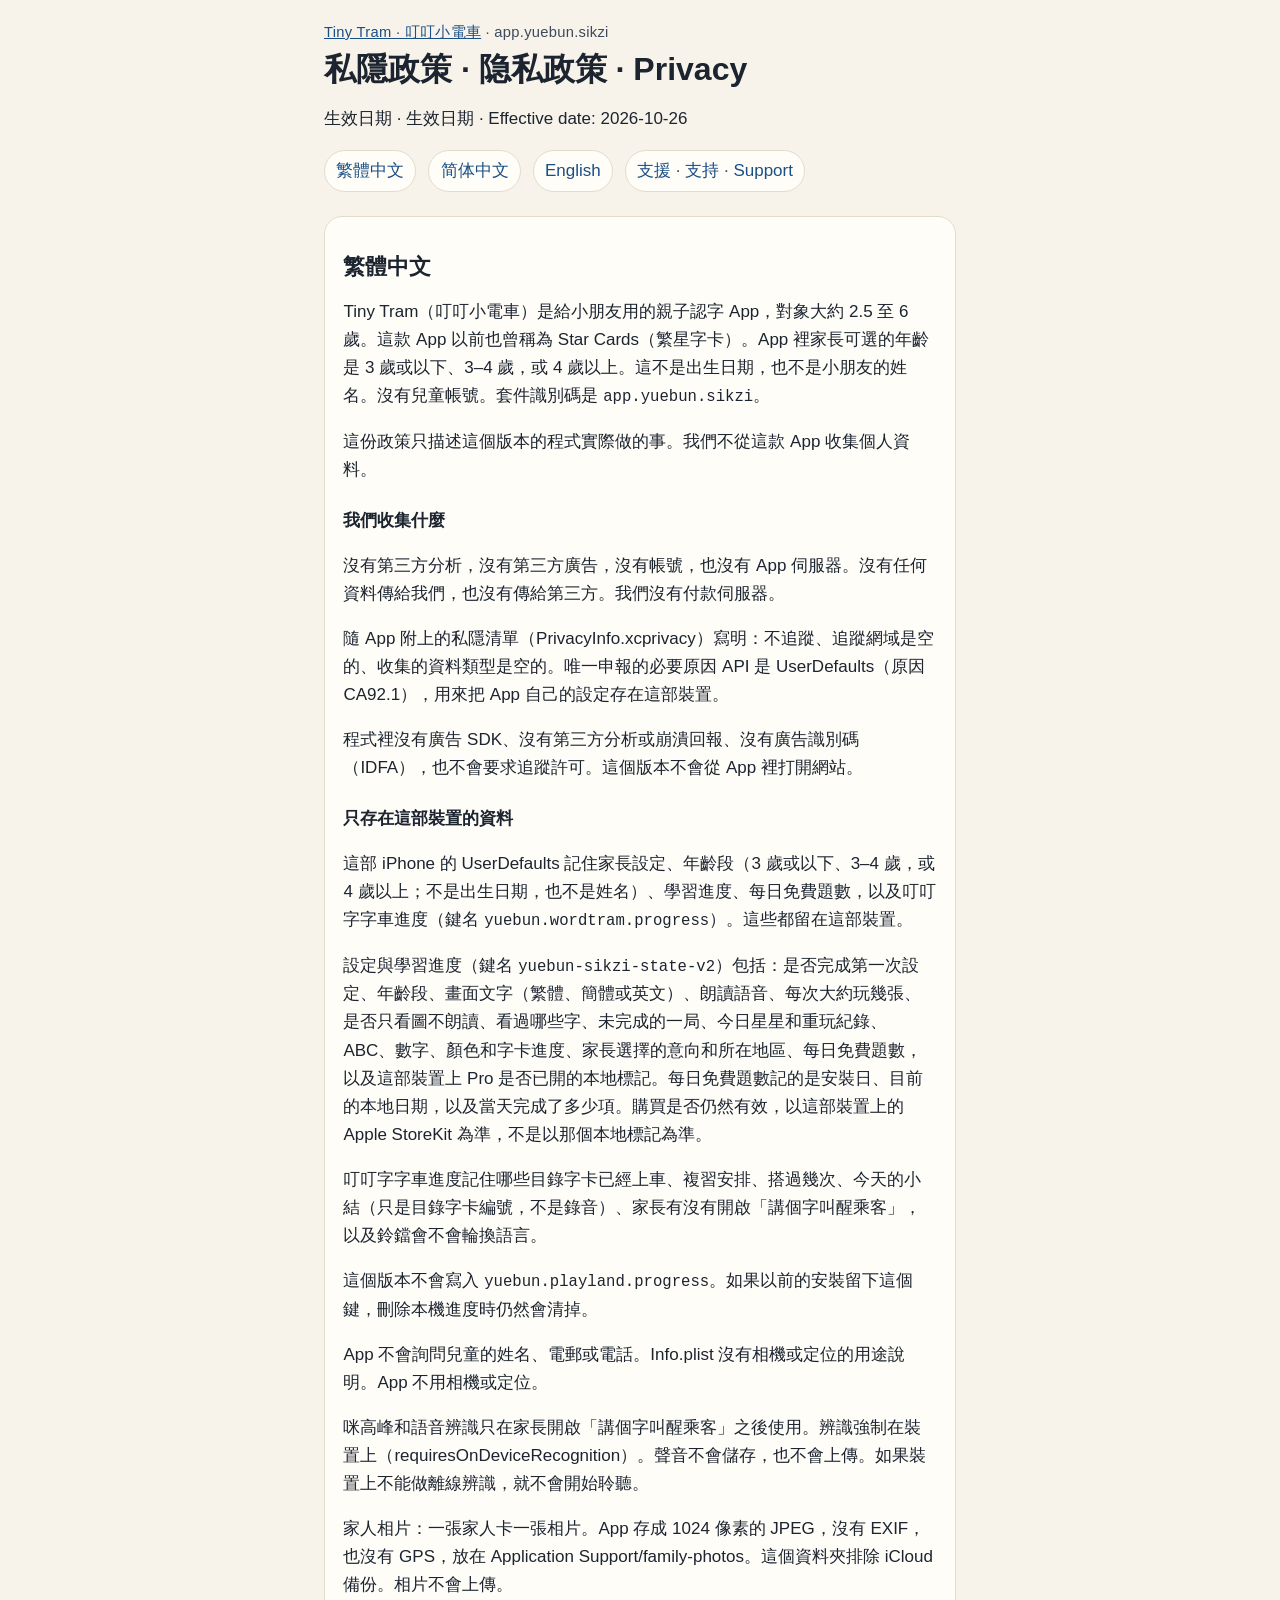
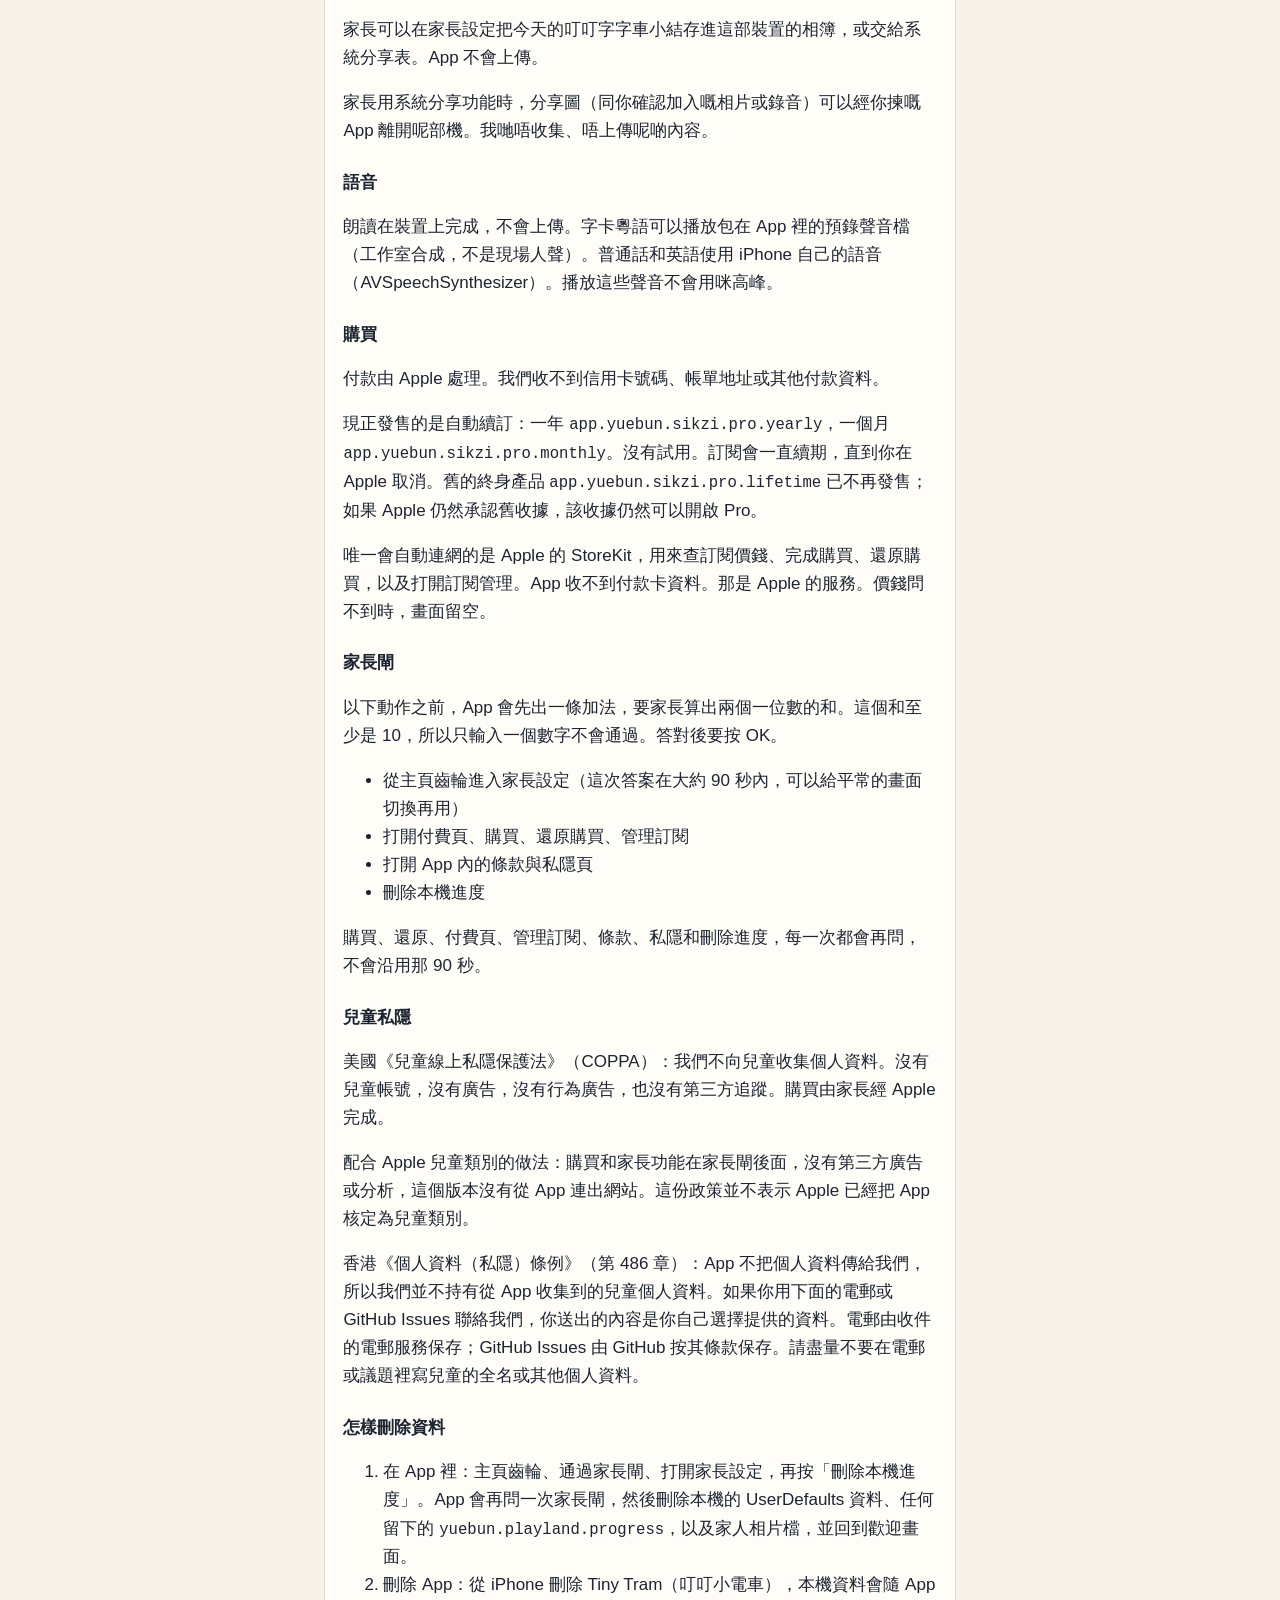
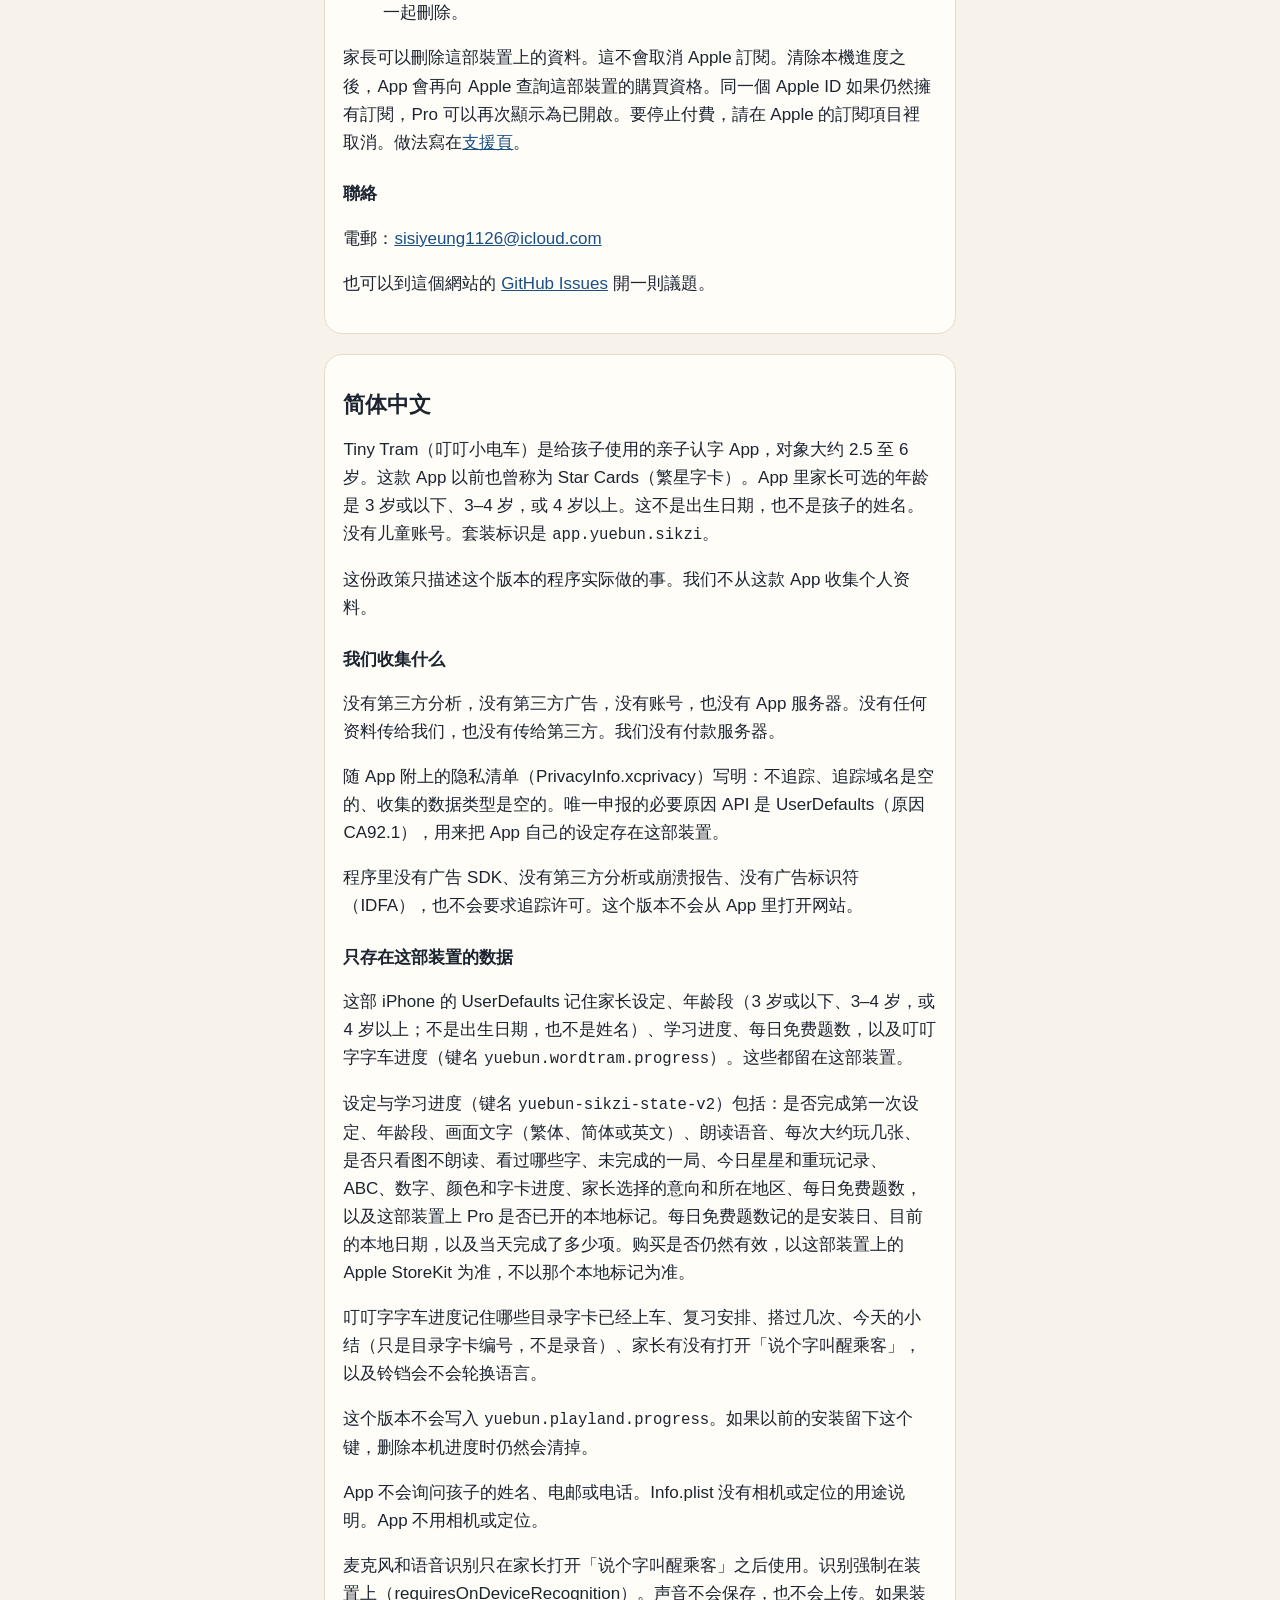
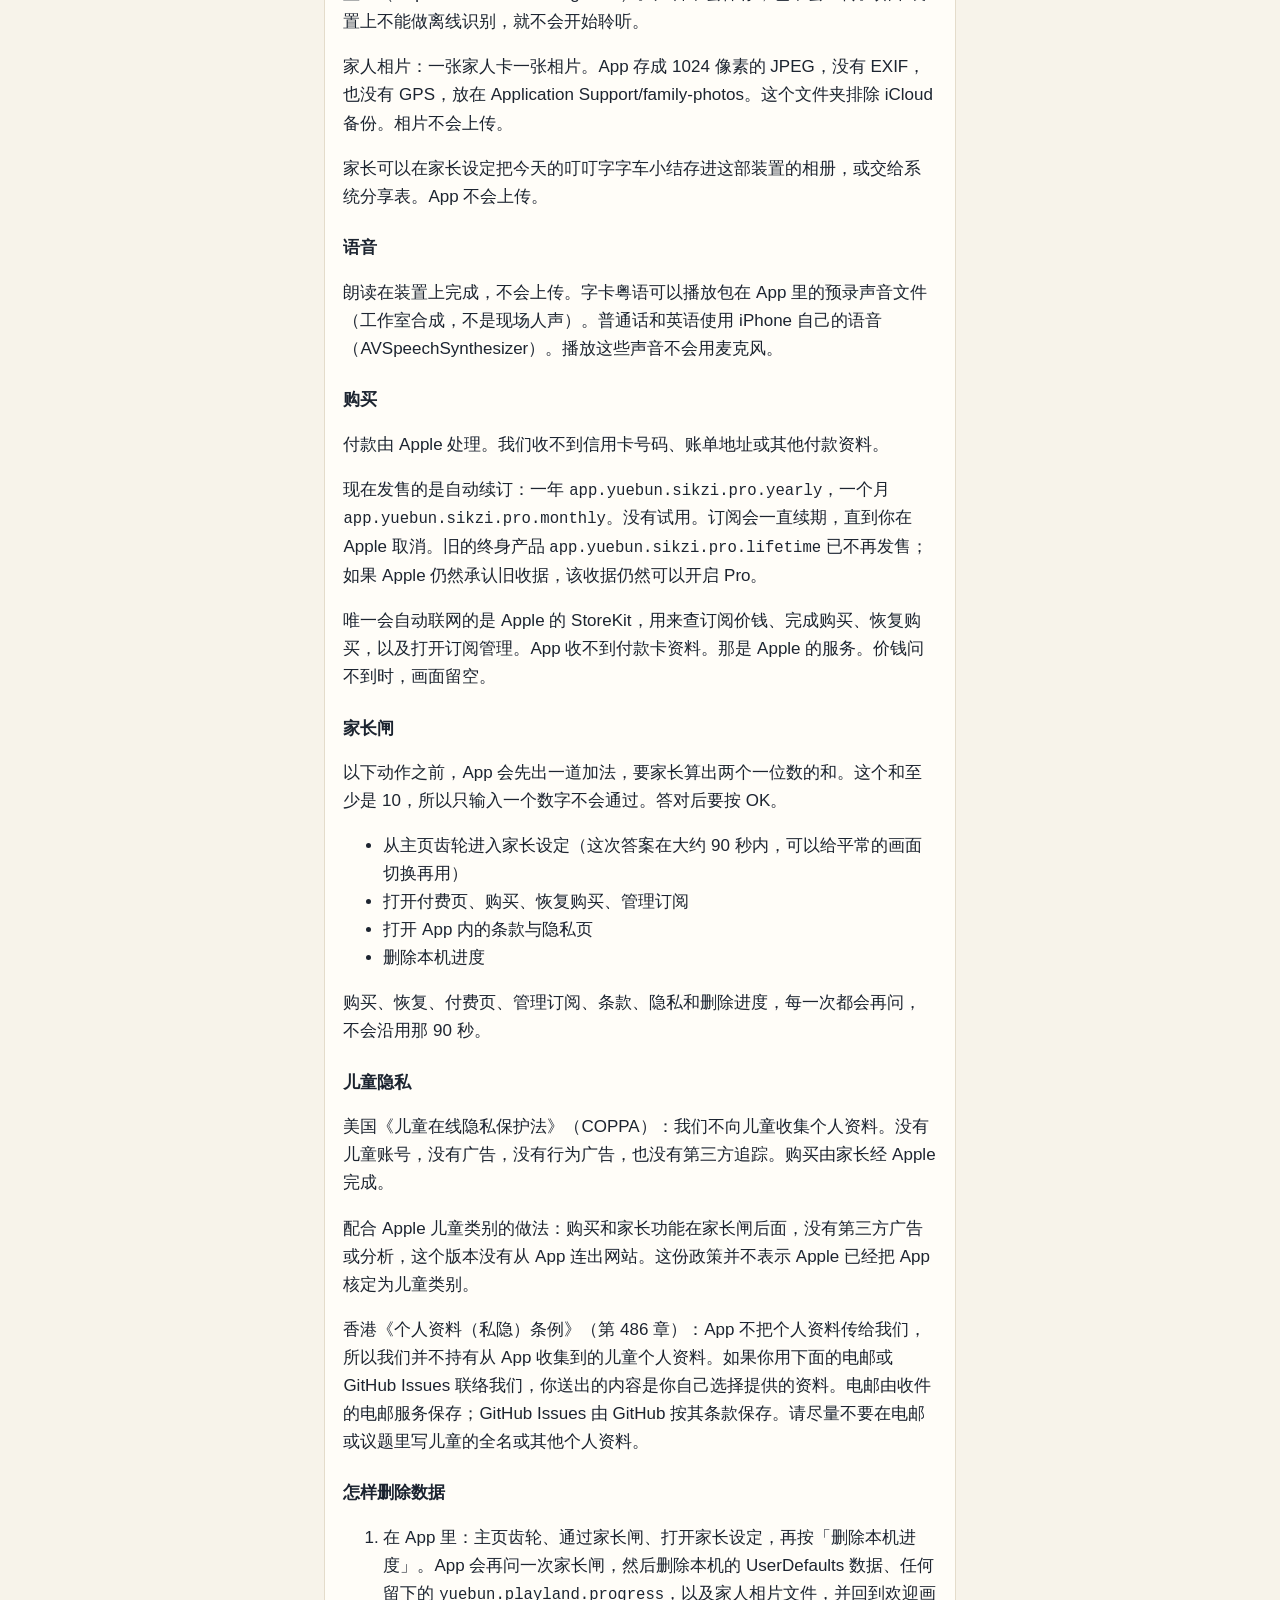
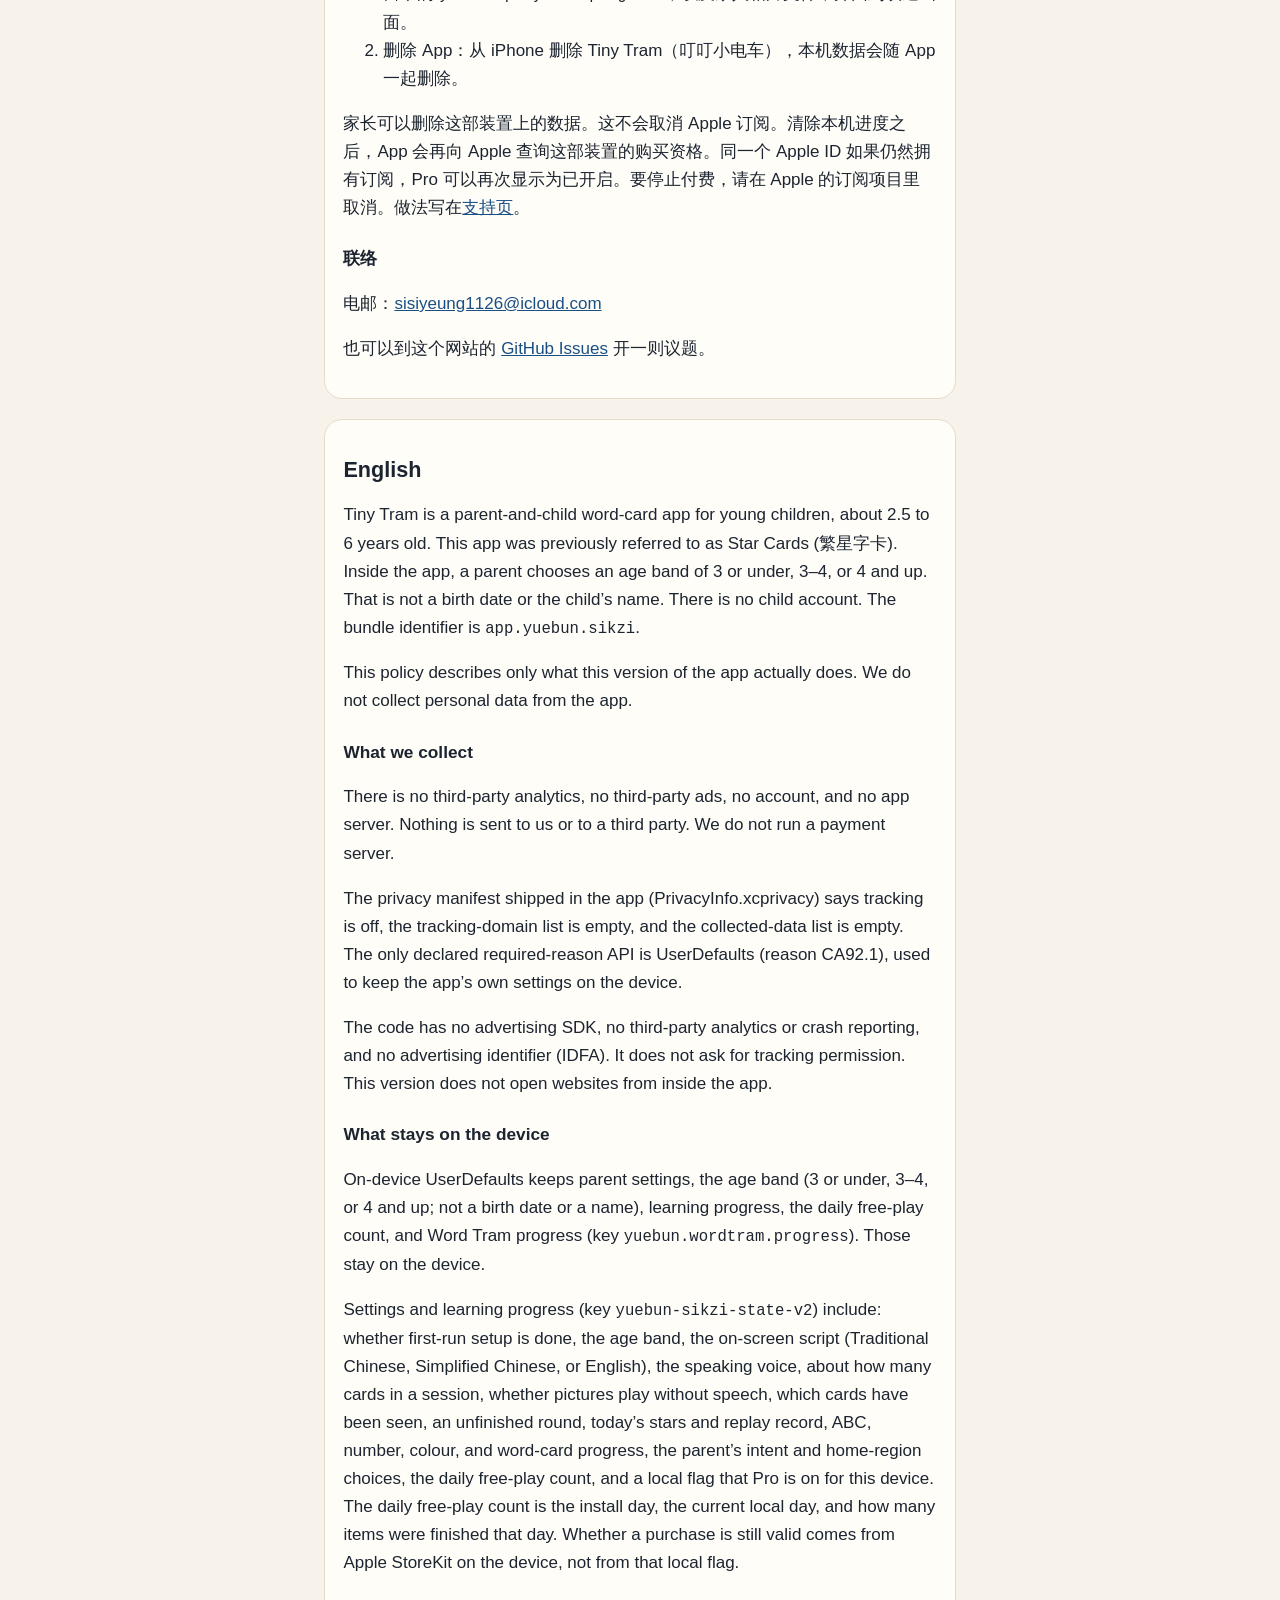
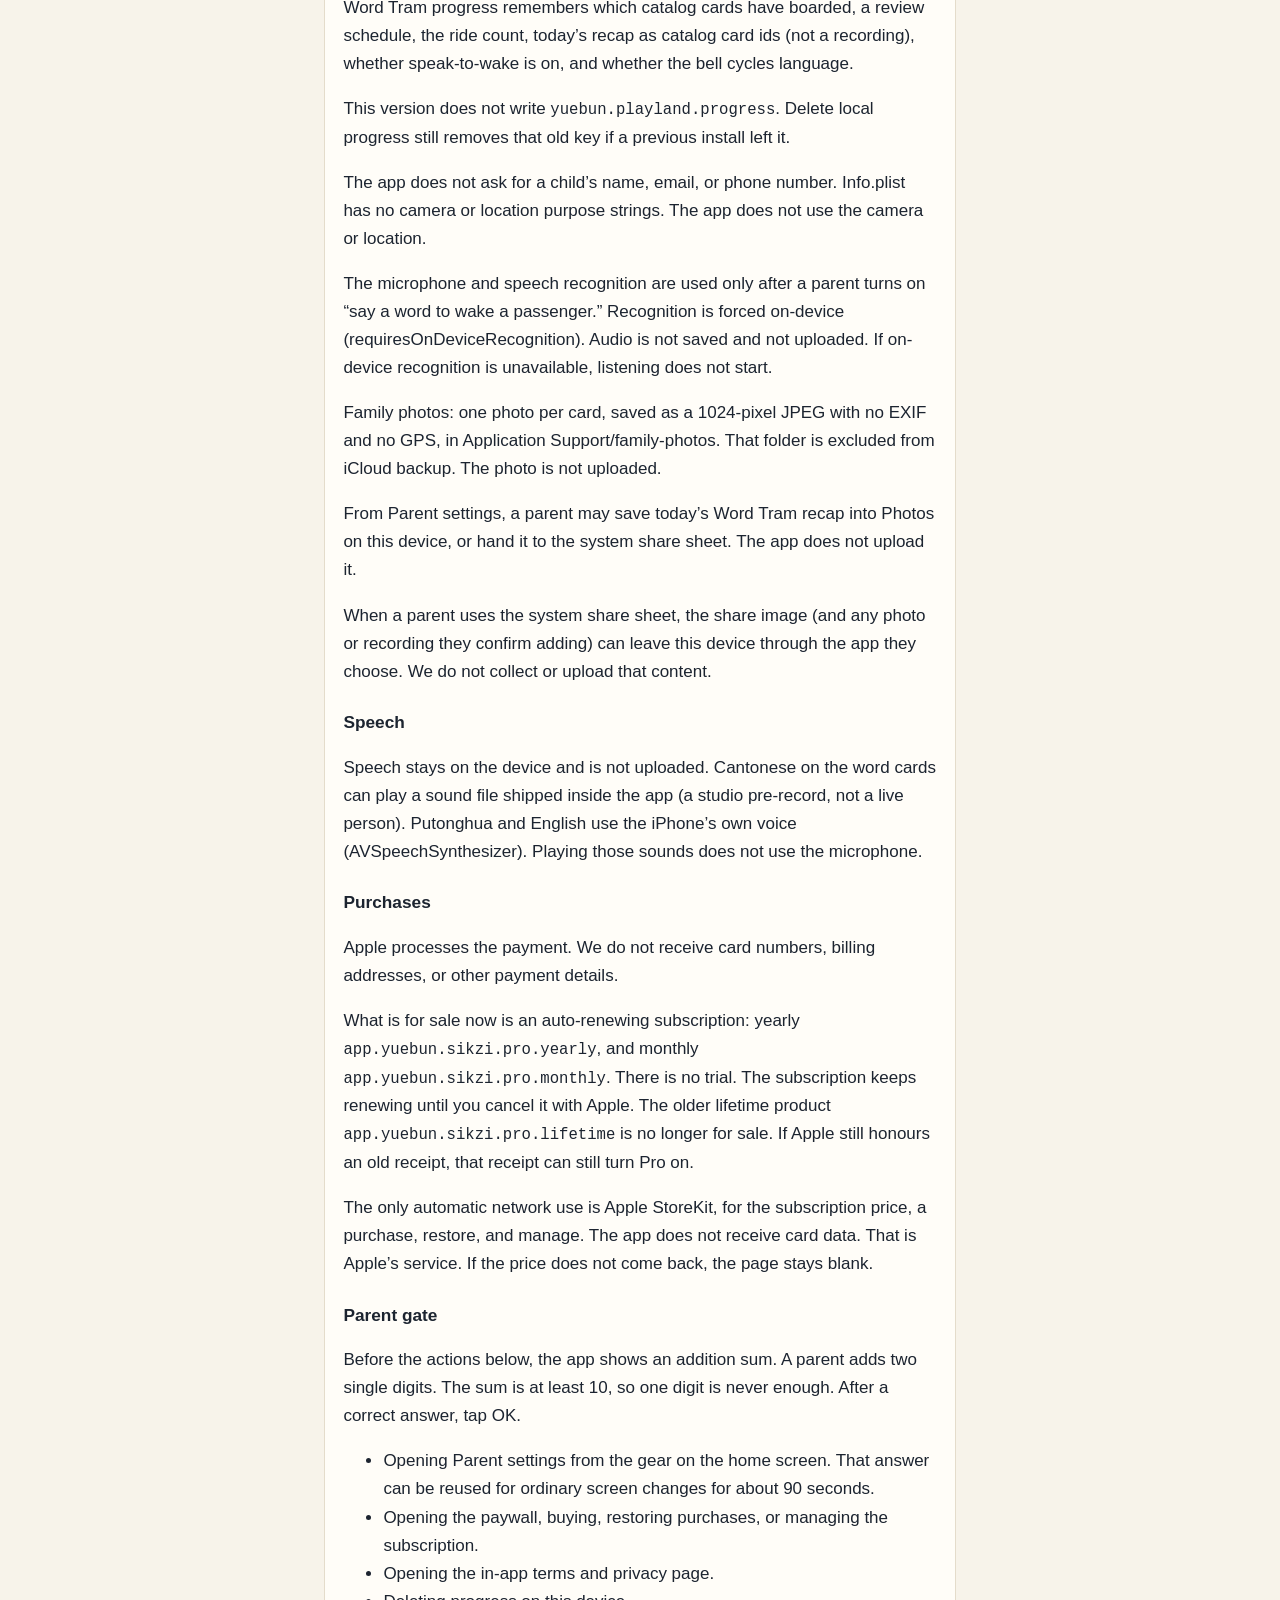
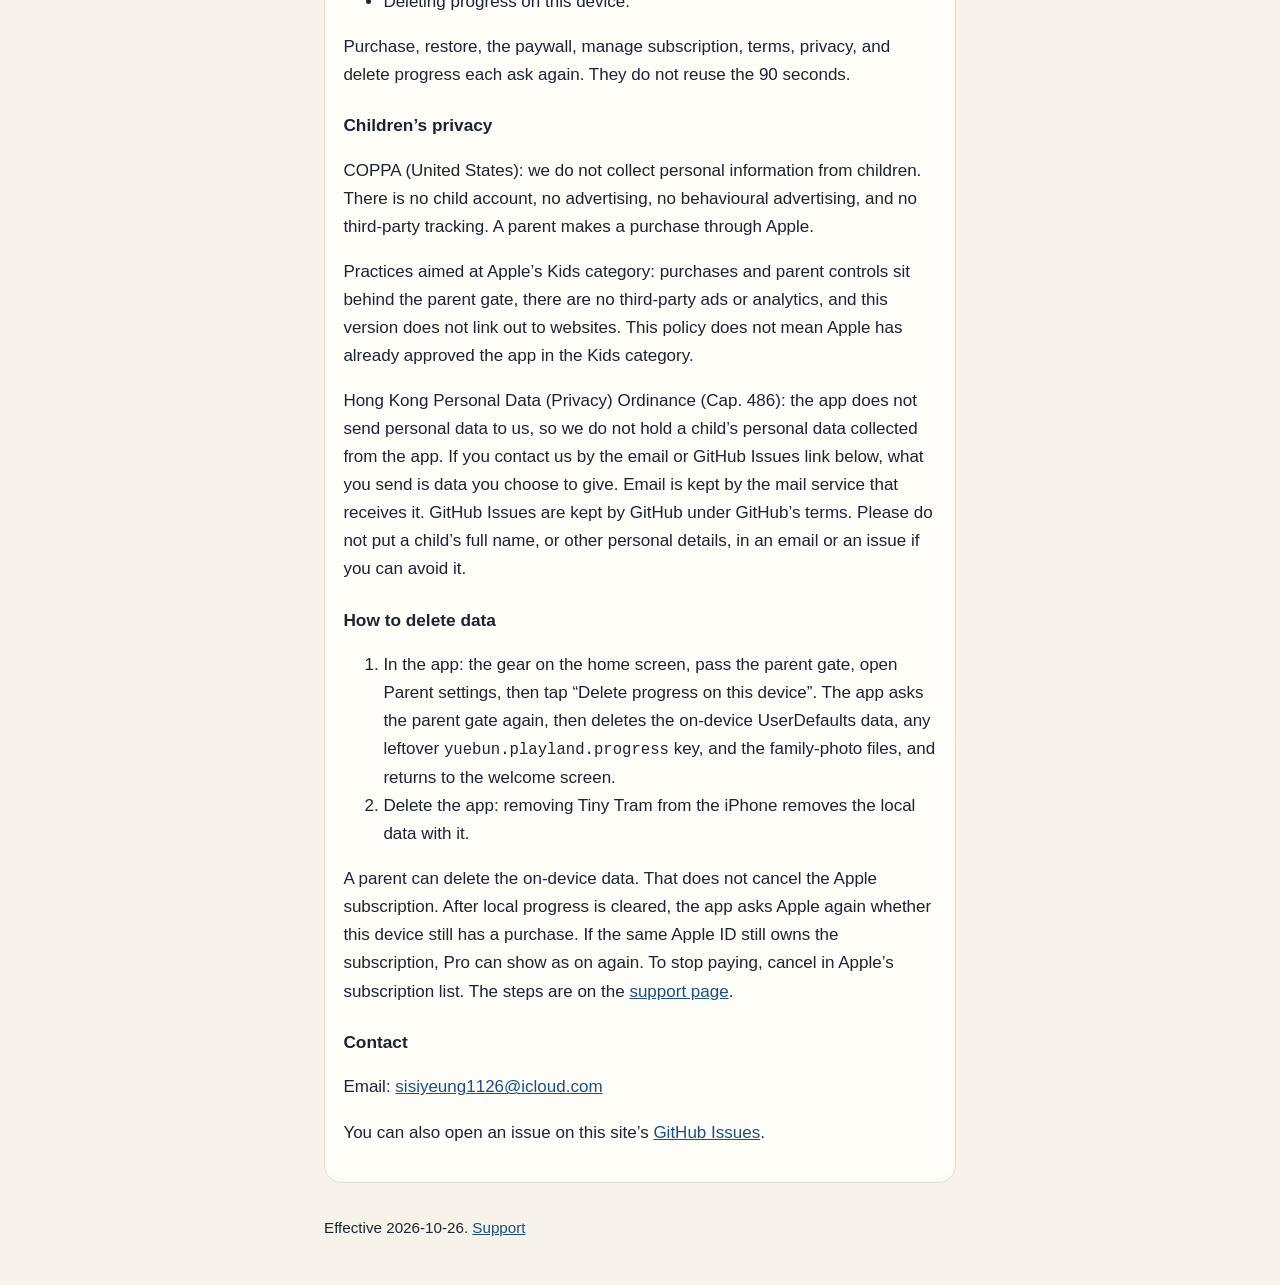
==== commit 03c6f631: "docs: rebrand support pages to Tiny Tram The public home, privacy, and support pages now lead with T" ====
--- a/privacy.html
+++ b/privacy.html
@@ -4,13 +4,13 @@
   <meta charset="utf-8">
   <meta name="viewport" content="width=device-width, initial-scale=1">
   <meta http-equiv="Content-Security-Policy" content="default-src 'none'; style-src 'self'; base-uri 'none'; form-action 'none'">
-  <title>Star Cards 私隱政策 · Privacy</title>
+  <title>Tiny Tram（叮叮小電車）私隱政策 · Privacy</title>
   <link rel="stylesheet" href="style.css">
 </head>
 <body>
   <div class="wrap">
     <header>
-      <p class="kicker"><a href="index.html">Star Cards</a> · app.yuebun.sikzi</p>
+      <p class="kicker"><a href="index.html">Tiny Tram · 叮叮小電車</a> · app.yuebun.sikzi</p>
       <h1>私隱政策 · 隐私政策 · Privacy</h1>
       <p>生效日期 · 生效日期 · Effective date: 2026-10-26</p>
       <nav class="lang" aria-label="Languages">
@@ -23,7 +23,7 @@
 
     <article id="zh-Hant" lang="zh-Hant">
       <h2>繁體中文</h2>
-      <p>Star Cards（繁星字卡）是給小朋友用的親子認字 App，對象大約 2.5 至 6 歲。App 裡家長可選的年齡是 3 歲或以下、3–4 歲，或 4 歲以上。這不是出生日期，也不是小朋友的姓名。沒有兒童帳號。套件識別碼是 <code>app.yuebun.sikzi</code>。</p>
+      <p>Tiny Tram（叮叮小電車）是給小朋友用的親子認字 App，對象大約 2.5 至 6 歲。這款 App 以前也曾稱為 Star Cards（繁星字卡）。App 裡家長可選的年齡是 3 歲或以下、3–4 歲，或 4 歲以上。這不是出生日期，也不是小朋友的姓名。沒有兒童帳號。套件識別碼是 <code>app.yuebun.sikzi</code>。</p>
       <p>這份政策只描述這個版本的程式實際做的事。我們不從這款 App 收集個人資料。</p>
 
       <h3>我們收集什麼</h3>
@@ -68,7 +68,7 @@
       <h3>怎樣刪除資料</h3>
       <ol>
         <li>在 App 裡：主頁齒輪、通過家長閘、打開家長設定，再按「刪除本機進度」。App 會再問一次家長閘，然後刪除本機的 UserDefaults 資料、任何留下的 <code>yuebun.playland.progress</code>，以及家人相片檔，並回到歡迎畫面。</li>
-        <li>刪除 App：從 iPhone 刪除 Star Cards，本機資料會隨 App 一起刪除。</li>
+        <li>刪除 App：從 iPhone 刪除 Tiny Tram（叮叮小電車），本機資料會隨 App 一起刪除。</li>
       </ol>
       <p>家長可以刪除這部裝置上的資料。這不會取消 Apple 訂閱。清除本機進度之後，App 會再向 Apple 查詢這部裝置的購買資格。同一個 Apple ID 如果仍然擁有訂閱，Pro 可以再次顯示為已開啟。要停止付費，請在 Apple 的訂閱項目裡取消。做法寫在<a href="support.html#zh-Hant">支援頁</a>。</p>
 
@@ -79,7 +79,7 @@
 
     <article id="zh-Hans" lang="zh-Hans">
       <h2>简体中文</h2>
-      <p>Star Cards（繁星字卡）是给孩子使用的亲子认字 App，对象大约 2.5 至 6 岁。App 里家长可选的年龄是 3 岁或以下、3–4 岁，或 4 岁以上。这不是出生日期，也不是孩子的姓名。没有儿童账号。套装标识是 <code>app.yuebun.sikzi</code>。</p>
+      <p>Tiny Tram（叮叮小电车）是给孩子使用的亲子认字 App，对象大约 2.5 至 6 岁。这款 App 以前也曾称为 Star Cards（繁星字卡）。App 里家长可选的年龄是 3 岁或以下、3–4 岁，或 4 岁以上。这不是出生日期，也不是孩子的姓名。没有儿童账号。套装标识是 <code>app.yuebun.sikzi</code>。</p>
       <p>这份政策只描述这个版本的程序实际做的事。我们不从这款 App 收集个人资料。</p>
 
       <h3>我们收集什么</h3>
@@ -123,7 +123,7 @@
       <h3>怎样删除数据</h3>
       <ol>
         <li>在 App 里：主页齿轮、通过家长闸、打开家长设定，再按「删除本机进度」。App 会再问一次家长闸，然后删除本机的 UserDefaults 数据、任何留下的 <code>yuebun.playland.progress</code>，以及家人相片文件，并回到欢迎画面。</li>
-        <li>删除 App：从 iPhone 删除 Star Cards，本机数据会随 App 一起删除。</li>
+        <li>删除 App：从 iPhone 删除 Tiny Tram（叮叮小电车），本机数据会随 App 一起删除。</li>
       </ol>
       <p>家长可以删除这部装置上的数据。这不会取消 Apple 订阅。清除本机进度之后，App 会再向 Apple 查询这部装置的购买资格。同一个 Apple ID 如果仍然拥有订阅，Pro 可以再次显示为已开启。要停止付费，请在 Apple 的订阅项目里取消。做法写在<a href="support.html#zh-Hans">支持页</a>。</p>
 
@@ -134,7 +134,7 @@
 
     <article id="en" lang="en">
       <h2>English</h2>
-      <p>Star Cards is a parent-and-child word-card app for young children, about 2.5 to 6 years old. Inside the app, a parent chooses an age band of 3 or under, 3–4, or 4 and up. That is not a birth date or the child’s name. There is no child account. The bundle identifier is <code>app.yuebun.sikzi</code>.</p>
+      <p>Tiny Tram is a parent-and-child word-card app for young children, about 2.5 to 6 years old. This app was previously referred to as Star Cards (繁星字卡). Inside the app, a parent chooses an age band of 3 or under, 3–4, or 4 and up. That is not a birth date or the child’s name. There is no child account. The bundle identifier is <code>app.yuebun.sikzi</code>.</p>
       <p>This policy describes only what this version of the app actually does. We do not collect personal data from the app.</p>
 
       <h3>What we collect</h3>
@@ -179,7 +179,7 @@
       <h3>How to delete data</h3>
       <ol>
         <li>In the app: the gear on the home screen, pass the parent gate, open Parent settings, then tap “Delete progress on this device”. The app asks the parent gate again, then deletes the on-device UserDefaults data, any leftover <code>yuebun.playland.progress</code> key, and the family-photo files, and returns to the welcome screen.</li>
-        <li>Delete the app: removing Star Cards from the iPhone removes the local data with it.</li>
+        <li>Delete the app: removing Tiny Tram from the iPhone removes the local data with it.</li>
       </ol>
       <p>A parent can delete the on-device data. That does not cancel the Apple subscription. After local progress is cleared, the app asks Apple again whether this device still has a purchase. If the same Apple ID still owns the subscription, Pro can show as on again. To stop paying, cancel in Apple’s subscription list. The steps are on the <a href="support.html#en">support page</a>.</p>
 
